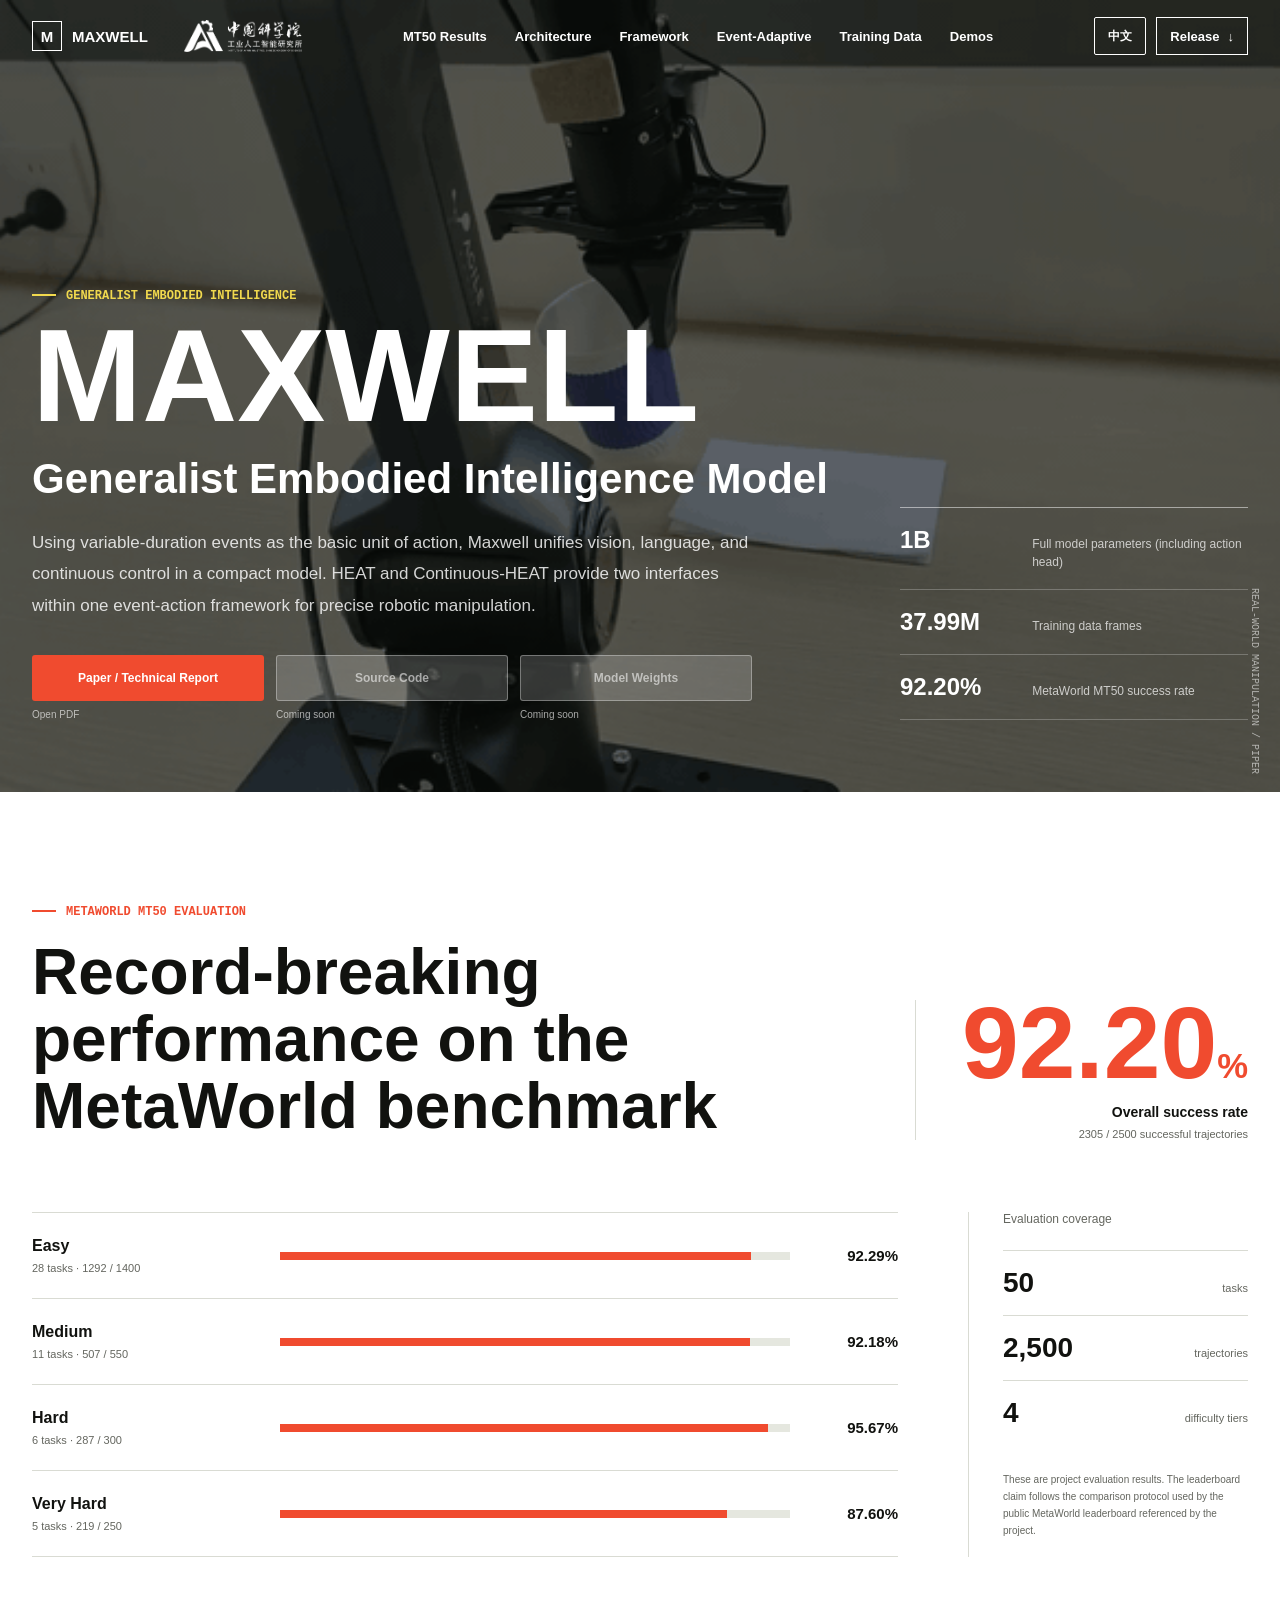
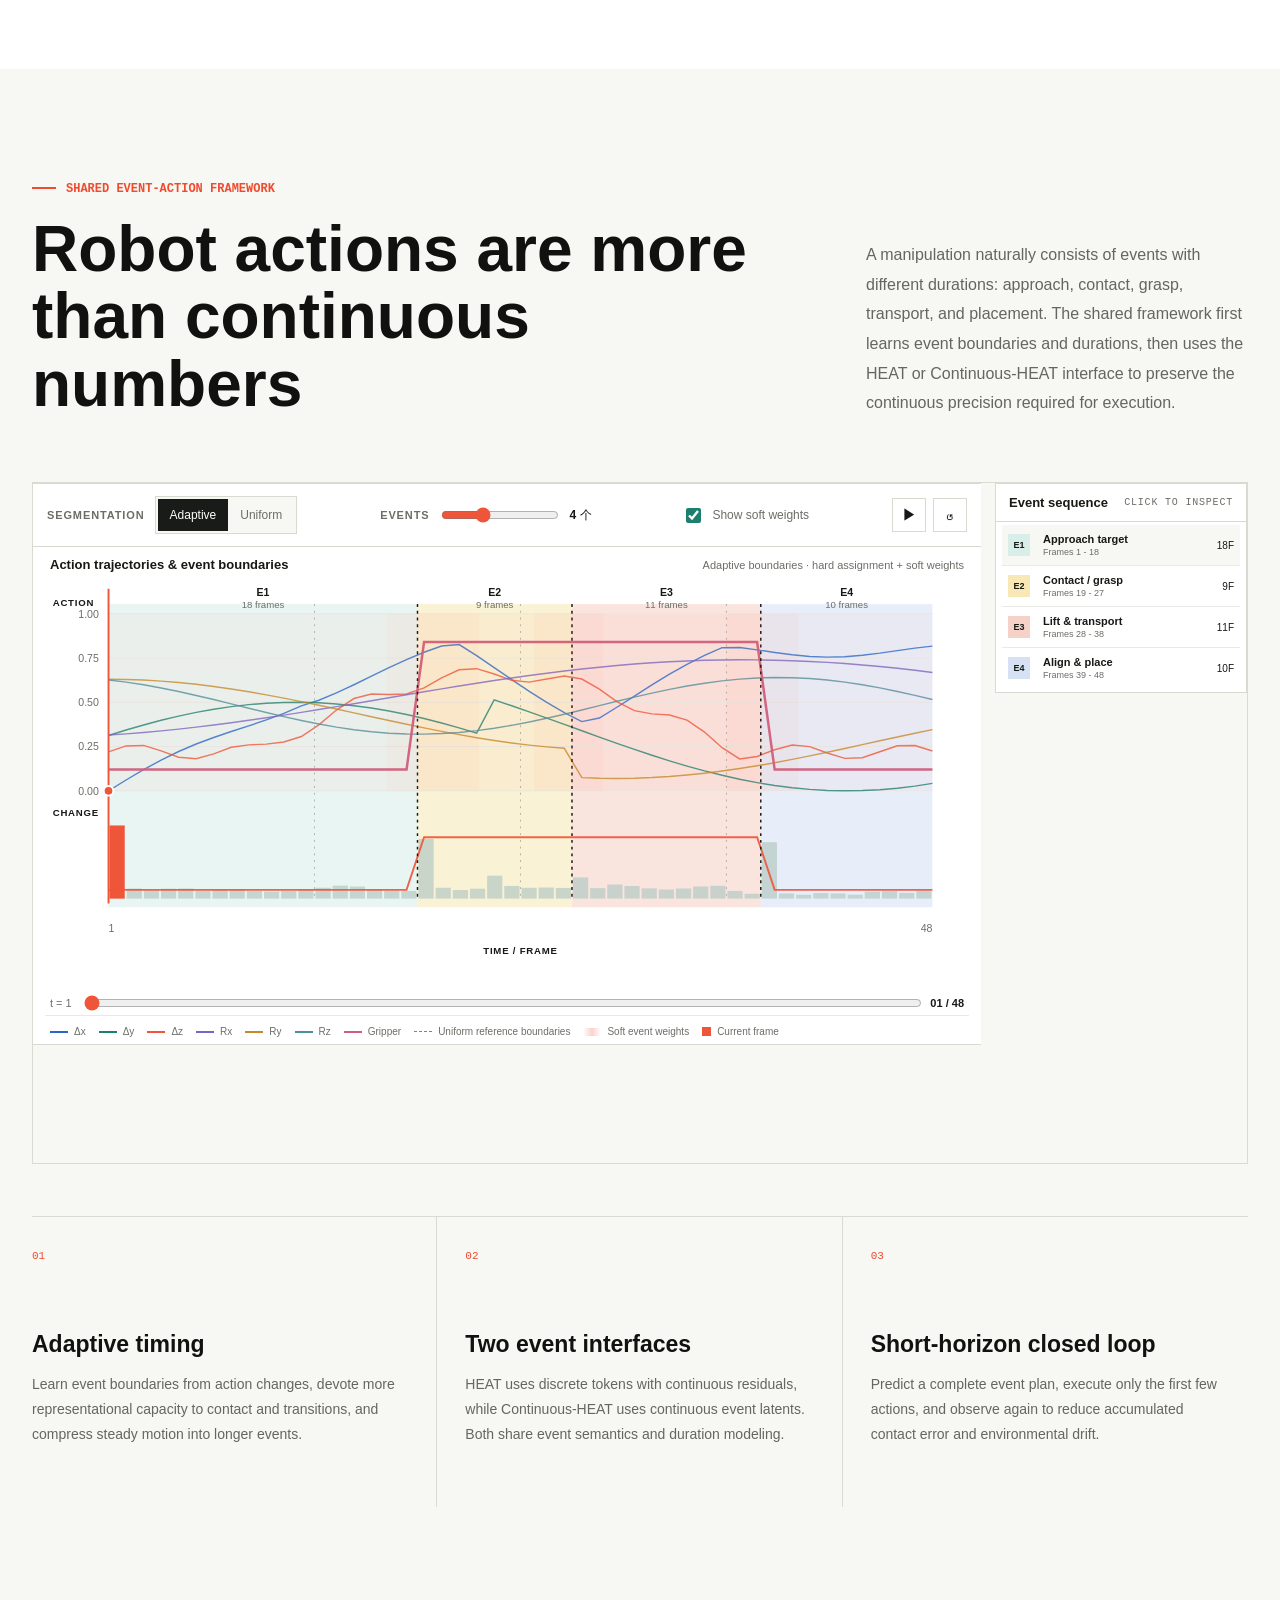
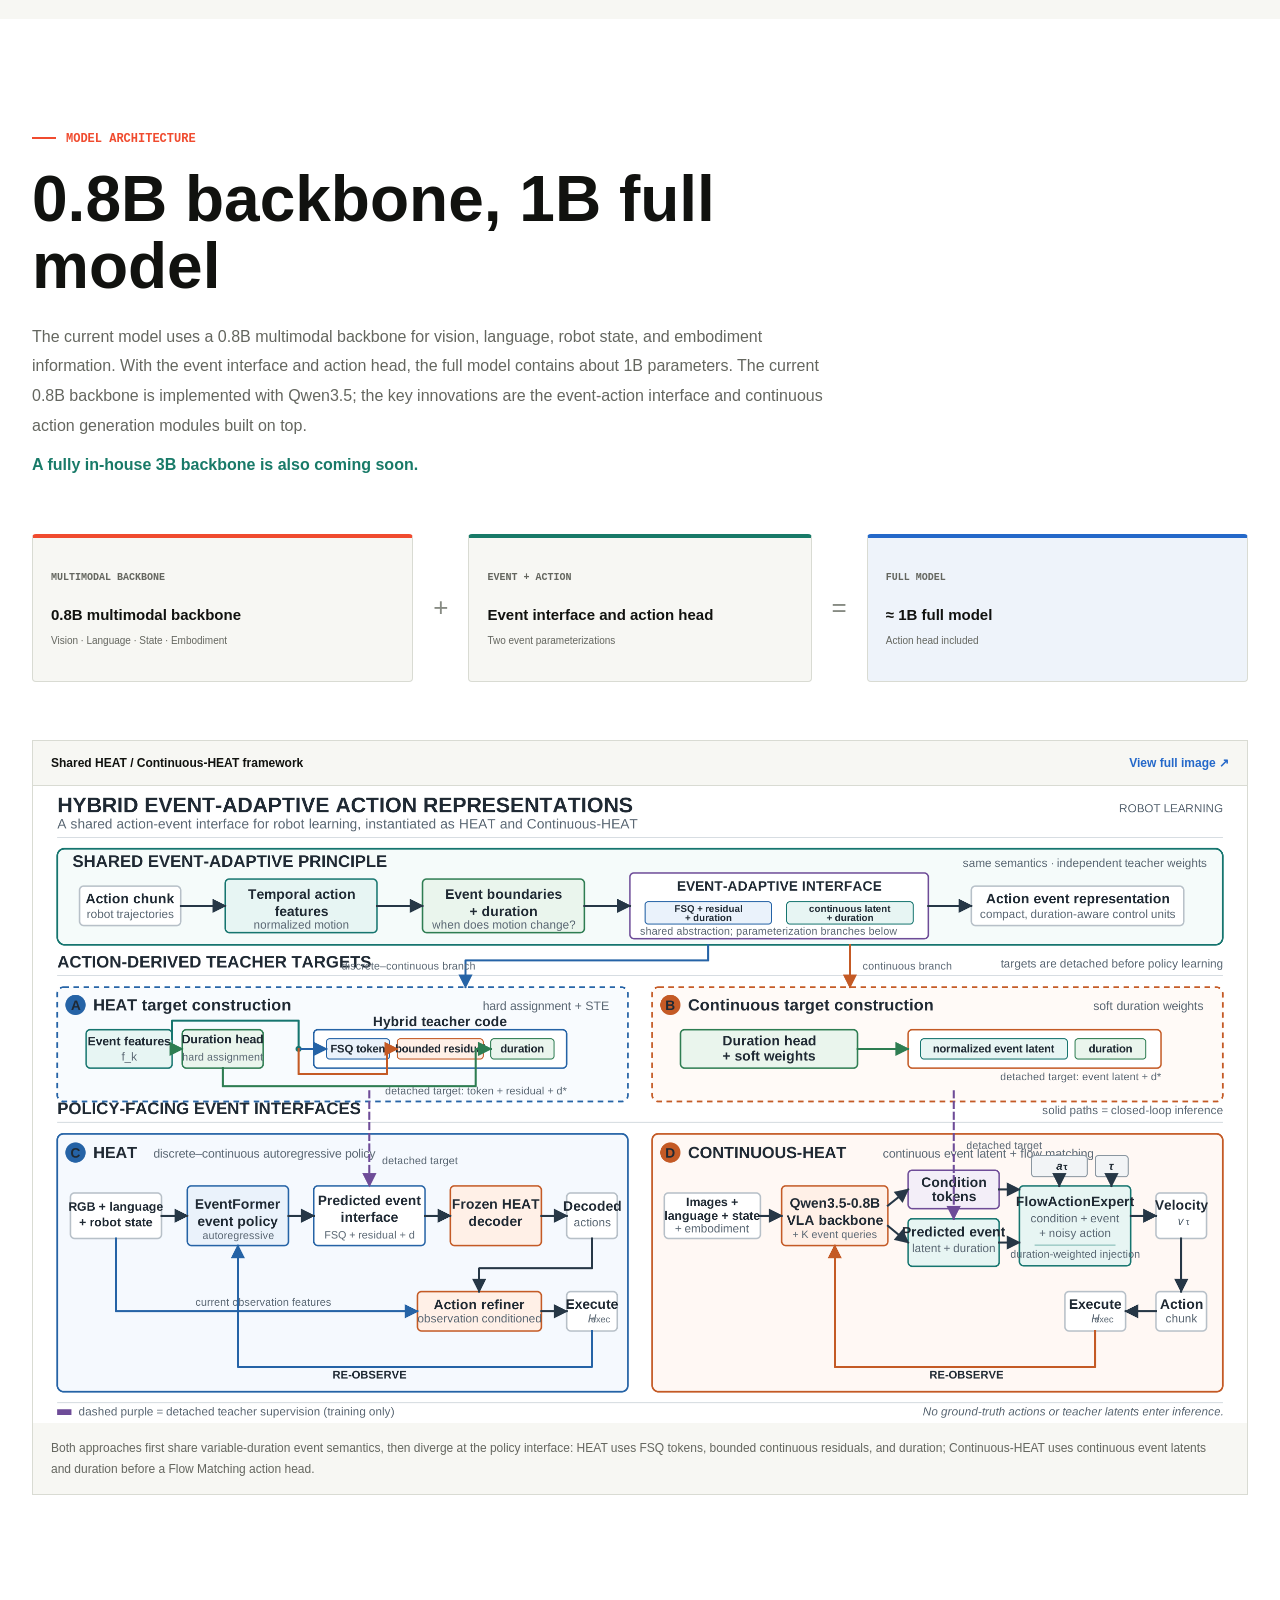
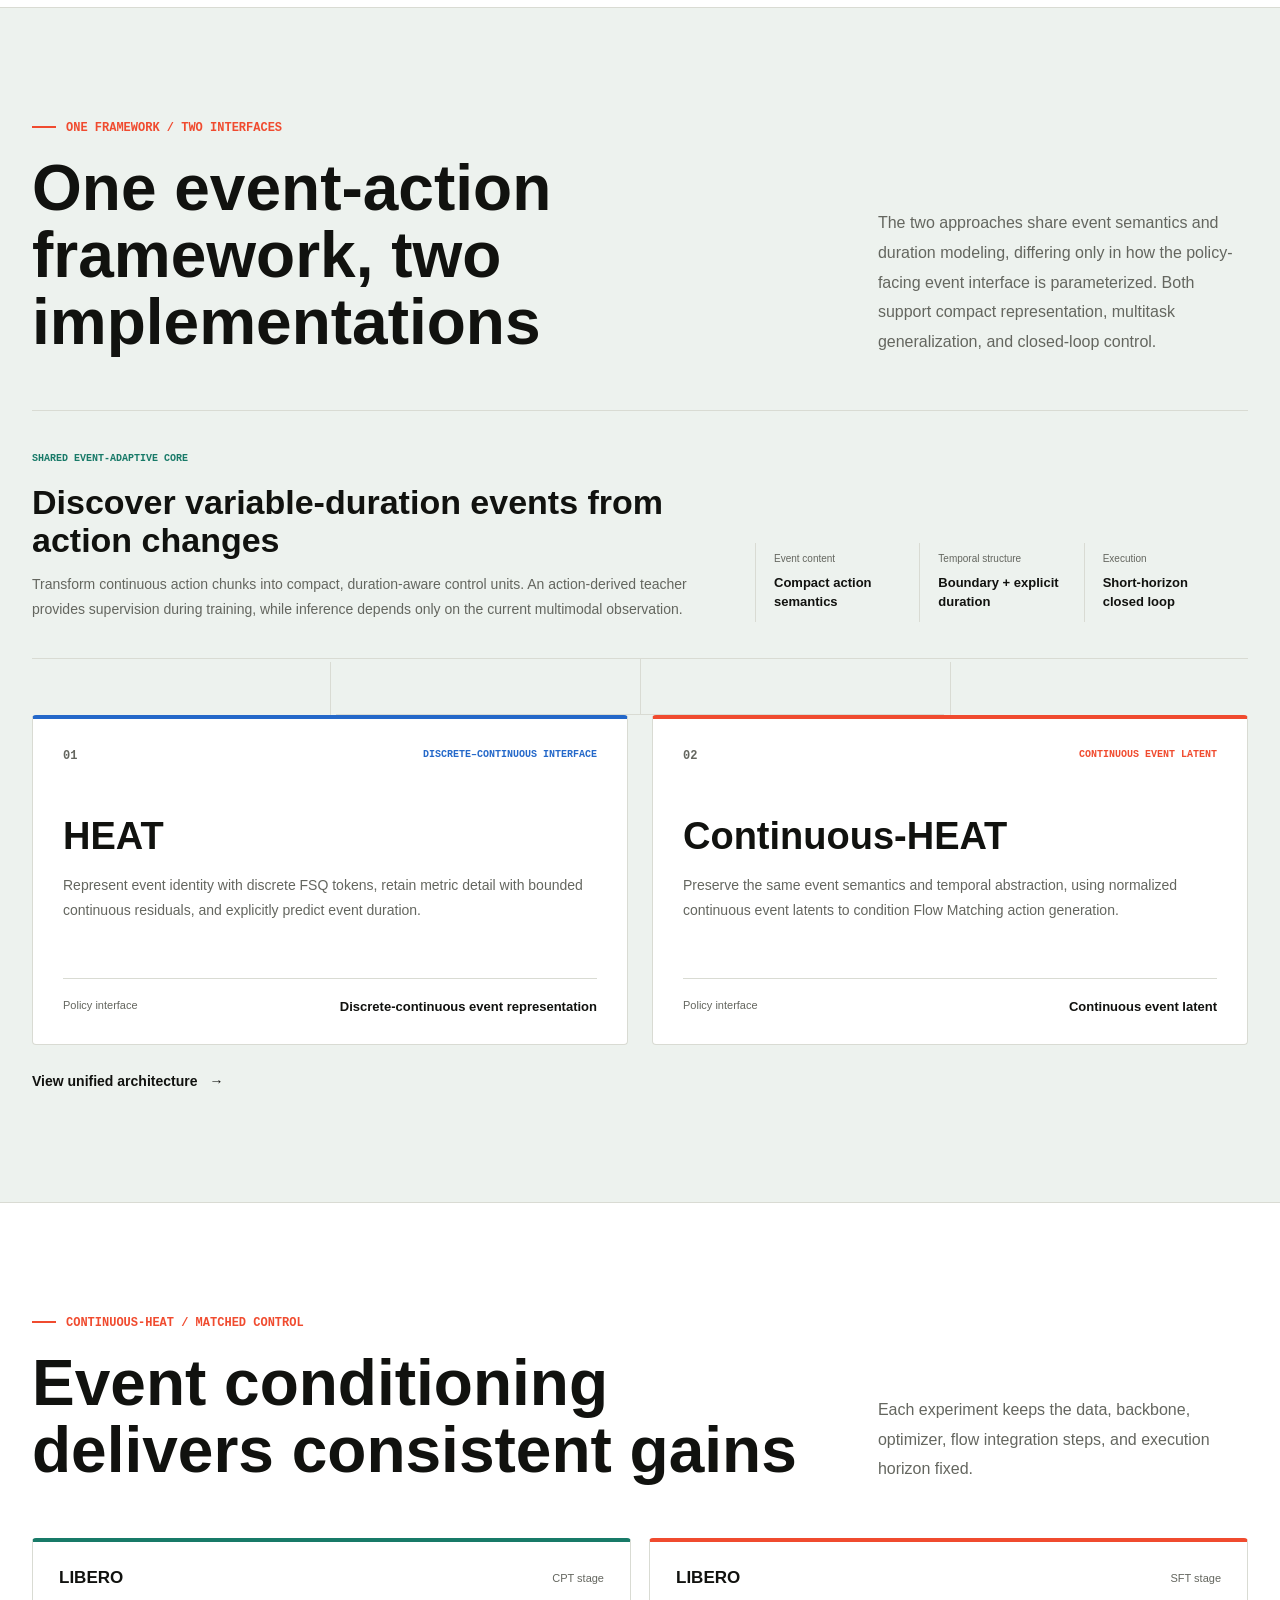
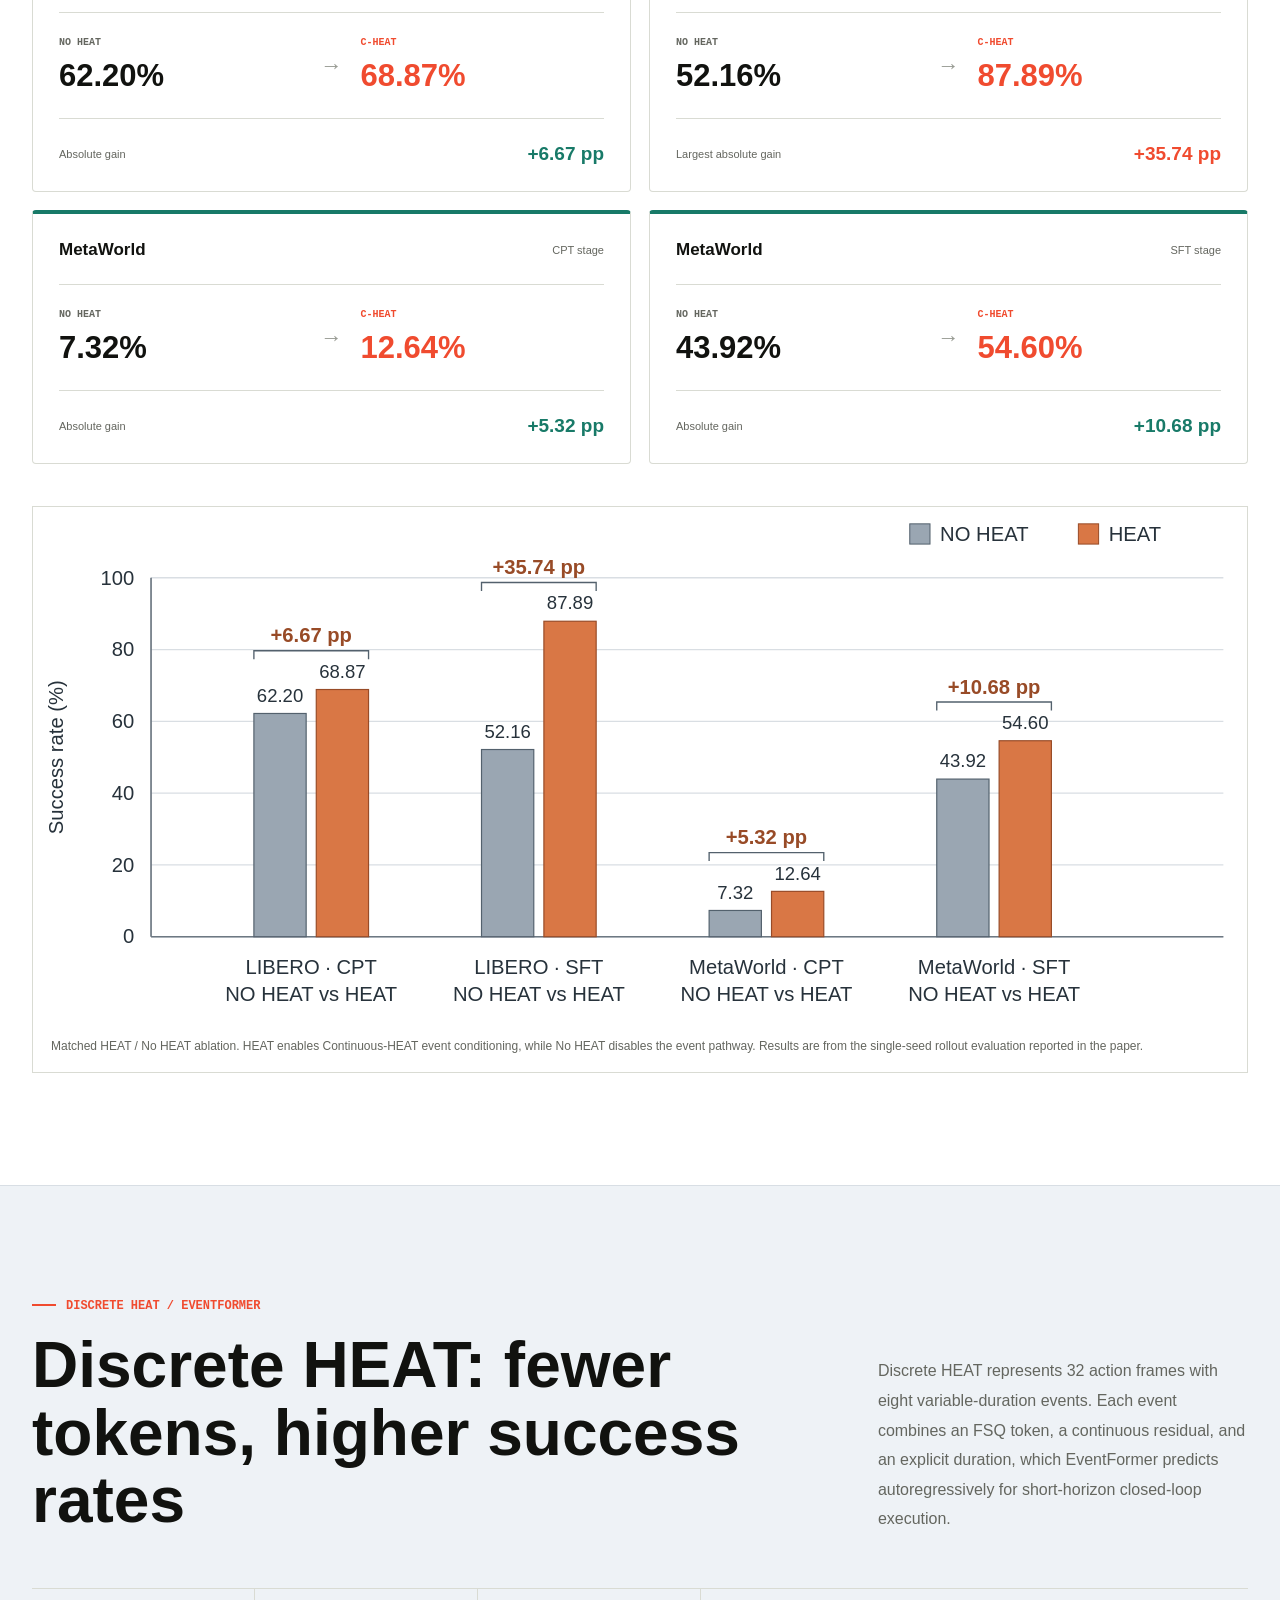
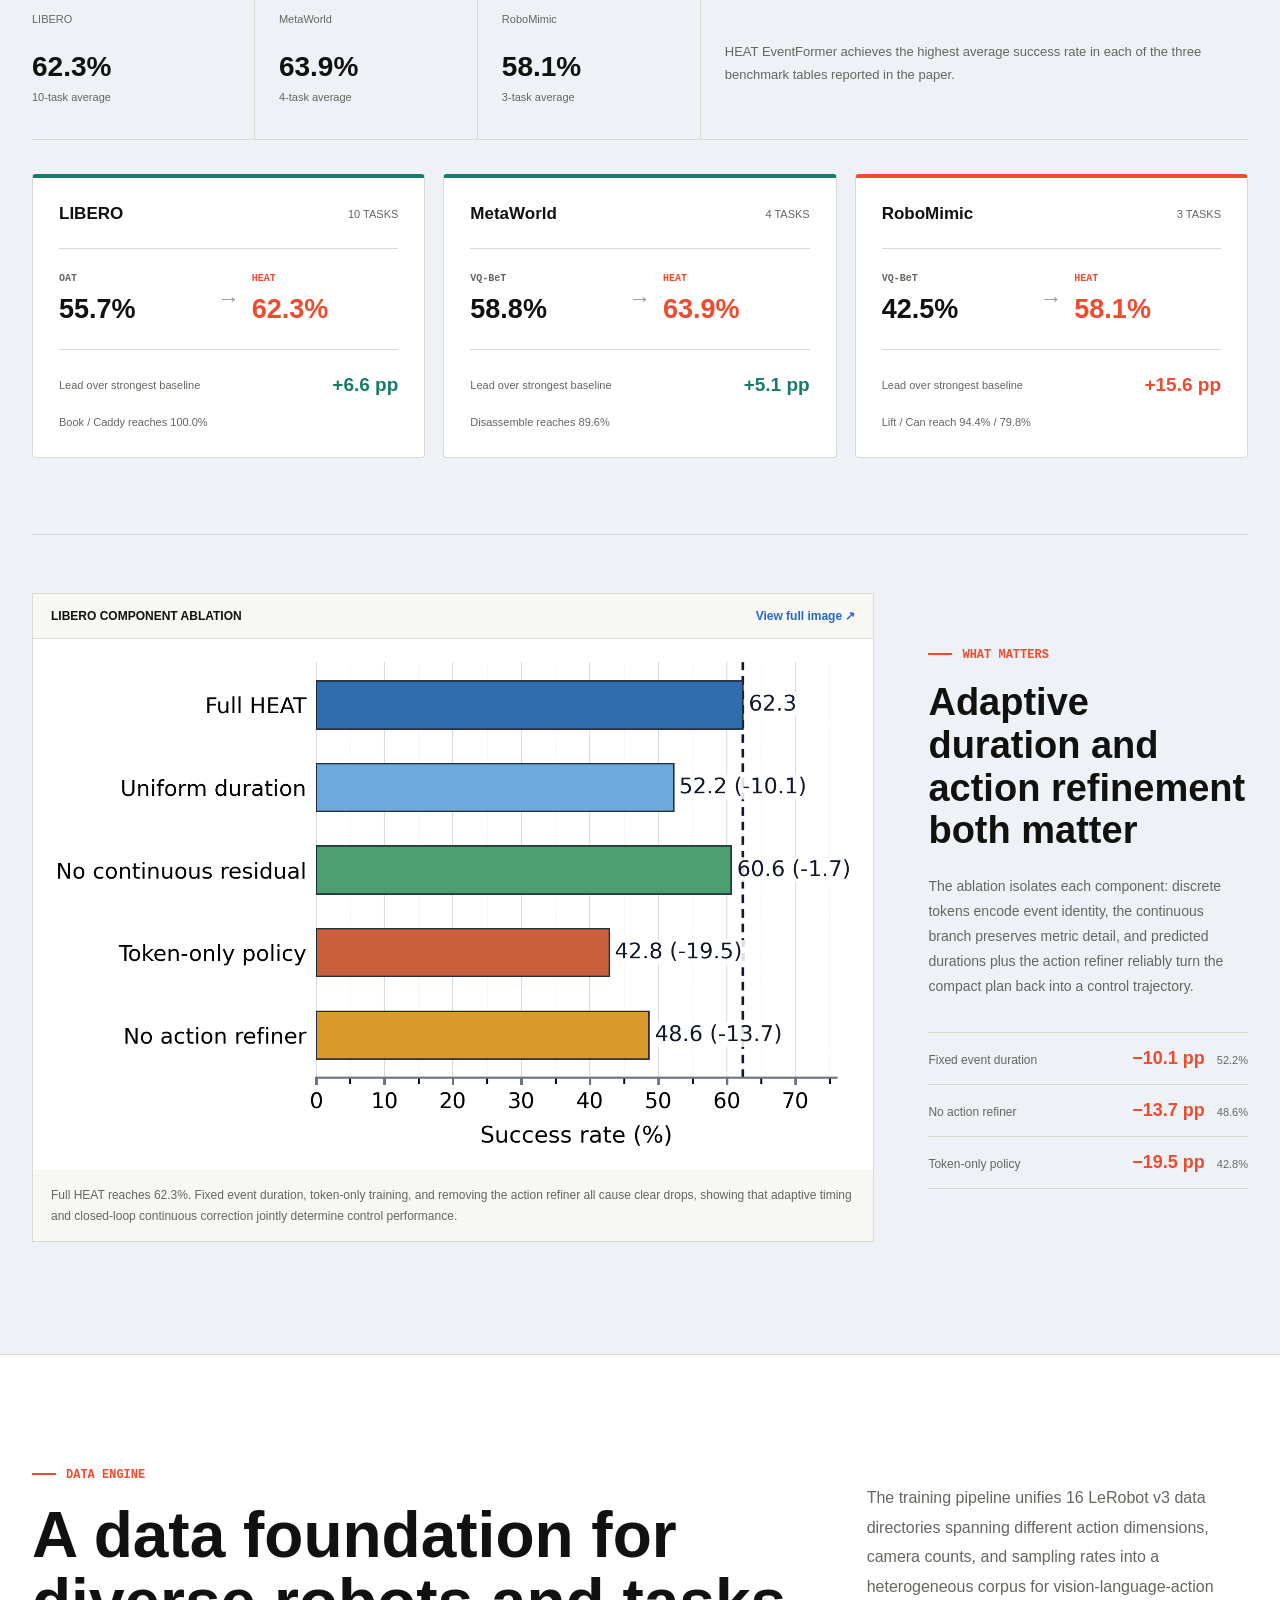
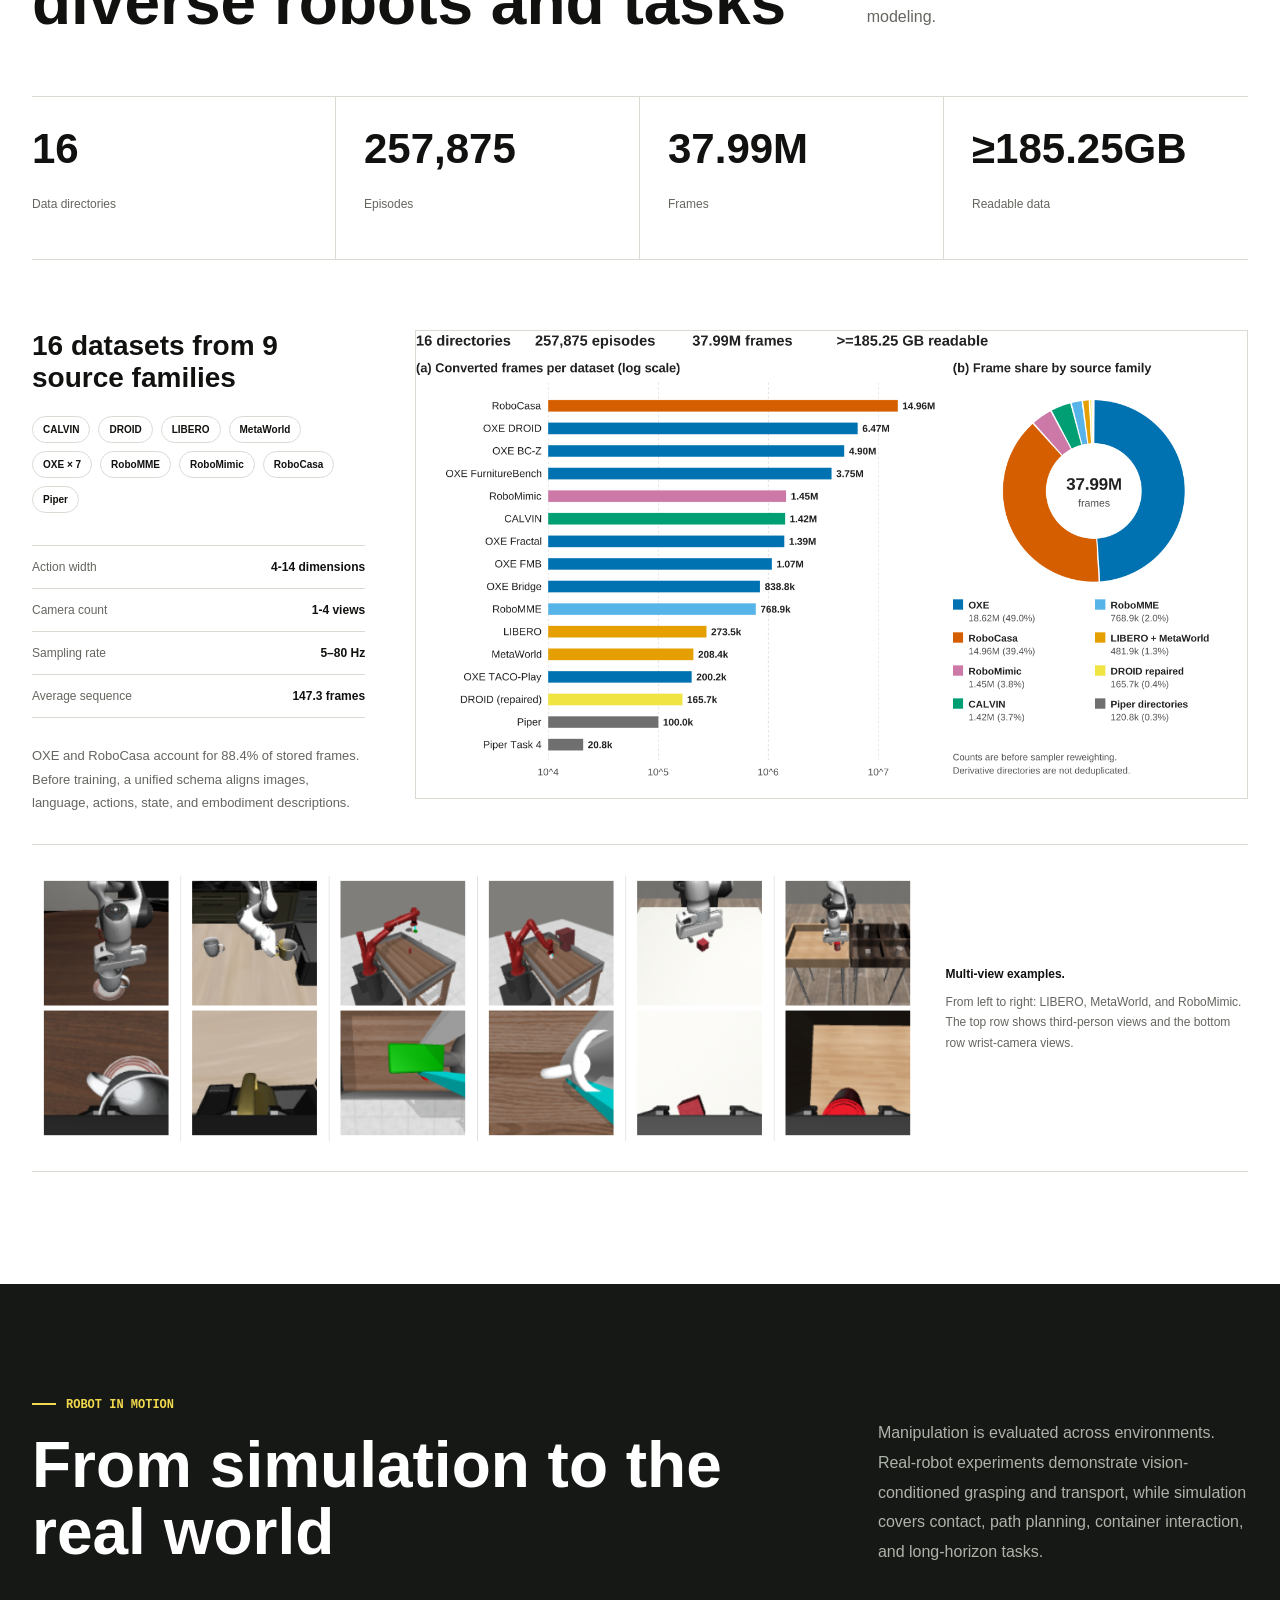
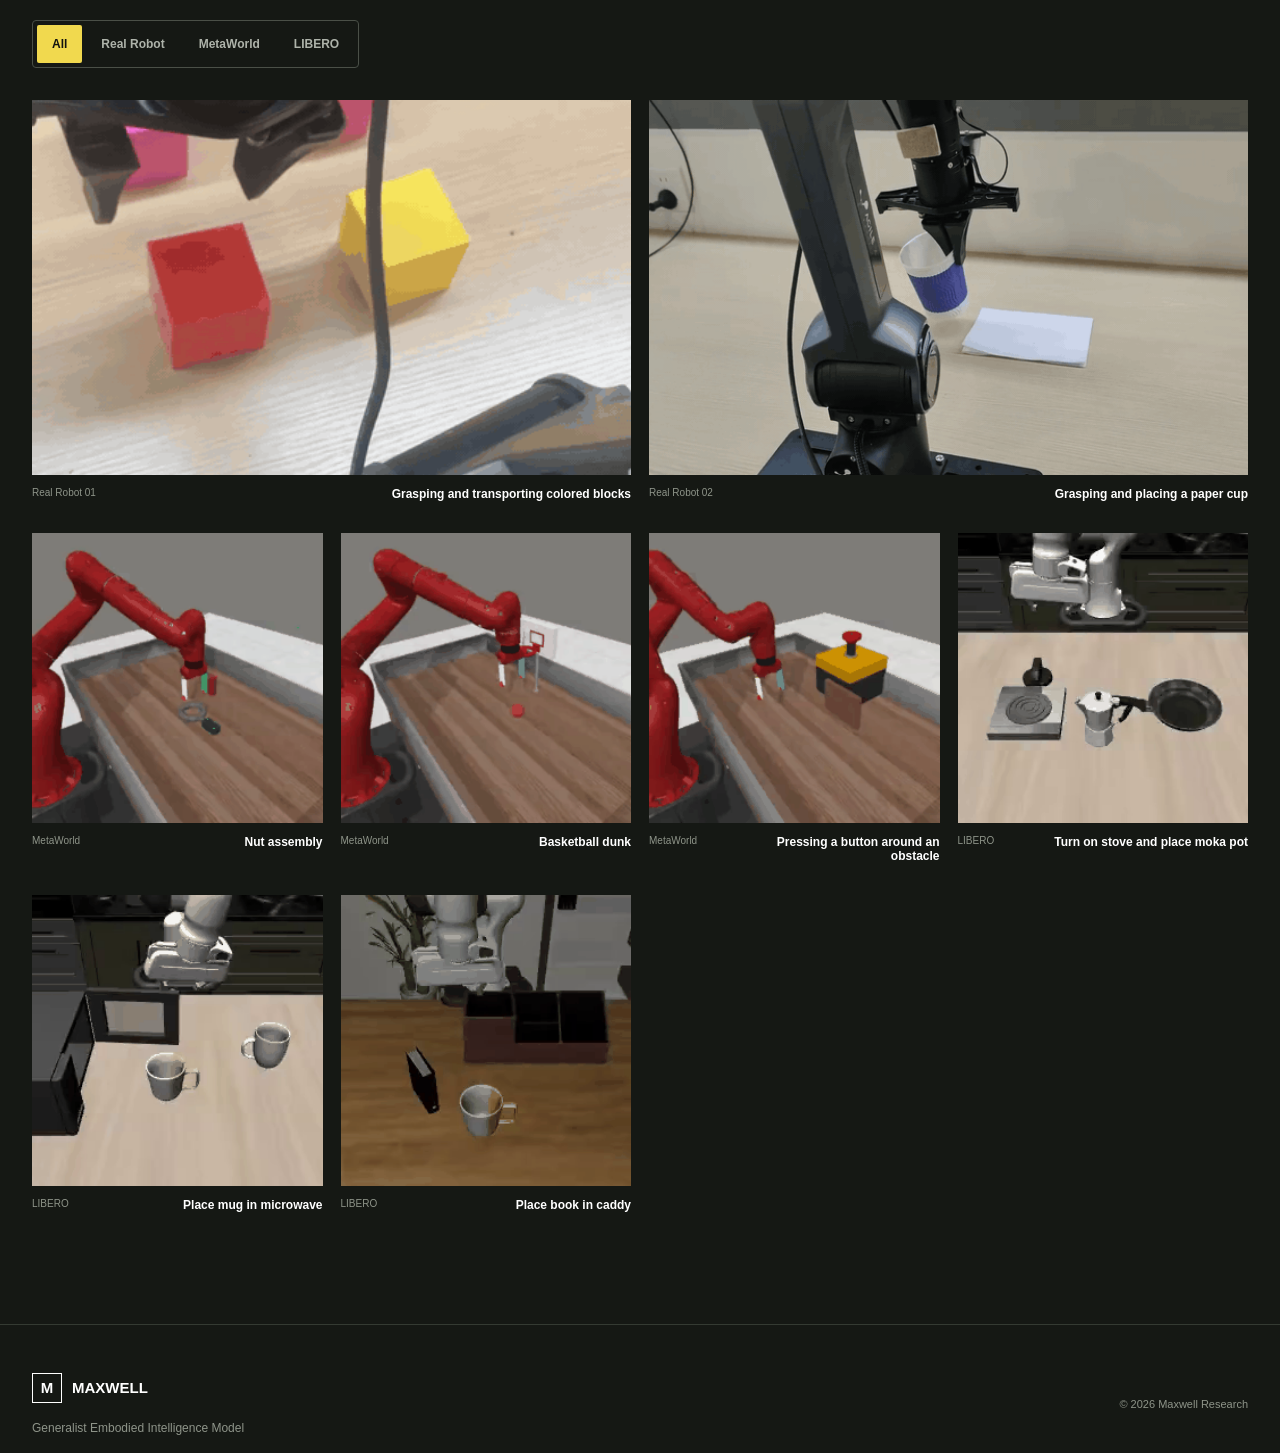
==== index.html @ ae1c8bd9 "Add files via upload" ====
<!doctype html>
<html lang="en">
<head>
  <meta charset="UTF-8">
  <meta name="viewport" content="width=device-width, initial-scale=1">
  <meta name="description" content="Maxwell is a generalist embodied intelligence model that connects multimodal understanding with continuous robot control through event-adaptive action representations.">
  <meta name="theme-color" content="#f7f7f3">
  <title>MAXWELL | Generalist Embodied Intelligence</title>
  <link rel="icon" href="data:,">
  <link rel="stylesheet" href="styles.css">
</head>
<body>
  <a class="skip-link" href="#main">跳转到主要内容</a>

  <header class="site-header" id="top">
    <nav class="nav shell" aria-label="主导航">
      <a class="brand" href="#top" aria-label="Maxwell 首页">
        <span class="brand-mark" aria-hidden="true">M</span>
        <span>MAXWELL</span>
      </a>
      <a class="institute-link nav-institute" href="#top" aria-label="中国科学院工业人工智能研究所">
        <img src="assets/brand/iaii.png" alt="中国科学院工业人工智能研究所">
      </a>
      <div class="nav-links" id="navLinks">
        <a href="#evaluation">MT50 成绩</a>
        <a href="#architecture">模型架构</a>
        <a href="#framework">技术框架</a>
        <a href="#event-adaptive">动态事件</a>
        <a href="#data">训练数据</a>
        <a href="#demos">实验演示</a>
      </div>
      <div class="nav-actions">
        <button class="language-toggle" id="languageToggle" type="button" aria-label="Switch to Chinese" title="Switch to Chinese">中文</button>
        <a class="nav-paper" href="#release-actions">
          发布信息 <span aria-hidden="true">↓</span>
        </a>
        <button class="menu-toggle" type="button" aria-controls="navLinks" aria-expanded="false" aria-label="打开导航" title="导航菜单">
          <span></span><span></span><span></span>
        </button>
      </div>
    </nav>
  </header>

  <main id="main">
    <section class="hero" aria-labelledby="hero-title">
      <img class="hero-media" src="assets/media/real-cup.gif" alt="Maxwell 控制机械臂抓取并移动纸杯的真机实验">
      <div class="hero-shade" aria-hidden="true"></div>
      <div class="hero-grid shell">
        <div class="hero-copy reveal">
          <p class="eyebrow light">GENERALIST EMBODIED INTELLIGENCE</p>
          <h1 id="hero-title">MAXWELL</h1>
          <p class="hero-subtitle">通用具身智能模型</p>
          <p class="hero-intro">以可变时长事件为动作的基本单元，让视觉、语言与连续控制在一个紧凑模型中协同工作。HEAT 与 Continuous-HEAT 在同一事件动作框架下，以两种接口实现面向机器人操作的精细控制。</p>
          <div class="hero-release-actions" id="release-actions" aria-label="论文与模型发布信息">
            <div class="hero-release-item">
              <a class="button button-primary" href="Hybrid_Event_Adaptive_Action_Representations_for_Robot_Learning.pdf" target="_blank" rel="noreferrer">论文 / 技术报告</a>
              <small>查看论文 PDF</small>
            </div>
            <div class="hero-release-item">
              <button class="button button-ghost" type="button" disabled>开源代码</button>
              <small>即将发布</small>
            </div>
            <div class="hero-release-item">
              <button class="button button-ghost" type="button" disabled>模型权重</button>
              <small>即将发布</small>
            </div>
          </div>
        </div>
        <div class="hero-facts reveal" aria-label="核心指标">
          <div><strong>1B</strong><span>完整模型参数规模（含动作头）</span></div>
          <div><strong>37.99M</strong><span>训练数据帧规模</span></div>
          <div><strong>92.20%</strong><span>MetaWorld MT50 成功率</span></div>
        </div>
      </div>
      <div class="hero-caption">REAL-WORLD MANIPULATION / PIPER</div>
    </section>

    <section class="closed section" id="evaluation" aria-labelledby="evaluation-title">
      <div class="shell">
        <div class="closed-heading reveal">
          <div>
            <p class="eyebrow">METAWORLD MT50 EVALUATION</p>
            <h2 id="evaluation-title">性能指标打破 MetaWorld 权威榜单纪录</h2>
          </div>
          <div class="closed-total">
            <strong>92.20<small>%</small></strong>
            <span>总体成功率</span>
            <small>2305 / 2500 条轨迹成功</small>
          </div>
        </div>

        <div class="score-layout">
          <div class="score-bars reveal" aria-label="MetaWorld 难度分档成功率">
            <div class="score-row">
              <div class="score-name"><strong>Easy</strong><span>28 项任务 · 1292 / 1400</span></div>
              <div class="bar-track"><span style="--score: 92.29%"></span></div>
              <strong class="score-value">92.29%</strong>
            </div>
            <div class="score-row">
              <div class="score-name"><strong>Medium</strong><span>11 项任务 · 507 / 550</span></div>
              <div class="bar-track"><span style="--score: 92.18%"></span></div>
              <strong class="score-value">92.18%</strong>
            </div>
            <div class="score-row">
              <div class="score-name"><strong>Hard</strong><span>6 项任务 · 287 / 300</span></div>
              <div class="bar-track"><span style="--score: 95.67%"></span></div>
              <strong class="score-value">95.67%</strong>
            </div>
            <div class="score-row">
              <div class="score-name"><strong>Very Hard</strong><span>5 项任务 · 219 / 250</span></div>
              <div class="bar-track"><span style="--score: 87.60%"></span></div>
              <strong class="score-value">87.60%</strong>
            </div>
          </div>

          <div class="score-summary reveal">
            <p>评测覆盖</p>
            <div><strong>50</strong><span>项任务</span></div>
            <div><strong>2,500</strong><span>条轨迹</span></div>
            <div><strong>4</strong><span>档难度</span></div>
            <small>以上为项目评测数据；榜单表述依据项目所采用的 MetaWorld 公开榜单比较口径。</small>
          </div>
        </div>
      </div>
    </section>

    <section class="method-overview section method-section" id="method" aria-labelledby="method-title">
      <div class="shell">
        <div class="open-title-grid reveal">
          <div>
            <p class="eyebrow">SHARED EVENT-ACTION FRAMEWORK</p>
            <h2 id="method-title">机器人动作，不只是连续数字</h2>
          </div>
          <p>一次操作天然由若干持续时间不同的事件构成：接近、接触、抓取、搬运与放置。共享框架先学习事件边界与时长，再由 HEAT 或 Continuous-HEAT 接口保留真实执行所需的连续精度。</p>
        </div>

        <div class="event-lab-frame reveal" id="event-adaptive" aria-label="动态事件划分交互演示">
          <iframe src="event-adaptive-demo.html?embed=1" title="动态事件划分交互演示" loading="lazy"></iframe>
        </div>

        <div class="principles">
          <article class="principle reveal">
            <span class="principle-number">01</span>
            <h3>自适应时序</h3>
            <p>根据动作变化学习事件边界，把更多表示能力分配给接触与转换阶段，把稳定运动压缩为更长事件。</p>
          </article>
          <article class="principle reveal">
            <span class="principle-number">02</span>
            <h3>双路径事件接口</h3>
            <p>HEAT 采用离散 token 与连续残差，Continuous-HEAT 采用连续事件潜变量；二者共享事件语义与持续时间建模。</p>
          </article>
          <article class="principle reveal">
            <span class="principle-number">03</span>
            <h3>短时域闭环</h3>
            <p>先预测完整事件计划，再只执行前几个动作并重新观察环境，降低接触误差与环境变化的累积影响。</p>
          </article>
        </div>
      </div>
    </section>

    <section class="architecture section" id="architecture" aria-labelledby="architecture-title">
      <div class="shell">
        <div class="section-heading reveal">
          <p class="eyebrow">MODEL ARCHITECTURE</p>
          <h2 id="architecture-title">0.8B 主干，1B 完整模型</h2>
          <p>当前模型以 0.8B 多模态主干承接视觉、语言、机器人状态与本体信息，接入事件接口与动作头后，完整参数规模约为 1B。当前 0.8B 主干采用 Qwen3.5 实现；模型的关键设计位于其上的事件动作接口与连续动作生成模块。<span class="architecture-roadmap">3B 全自研主干版本也即将推出。</span></p>
        </div>

        <div class="architecture-flow reveal" aria-label="模型参数规模构成">
          <div class="flow-node backbone-node"><span class="node-label">MULTIMODAL BACKBONE</span><strong>0.8B 多模态主干</strong><small>视觉 · 语言 · 状态 · 本体</small></div>
          <span class="flow-operator" aria-hidden="true">+</span>
          <div class="flow-node event-node"><span class="node-label">EVENT + ACTION</span><strong>事件接口与动作头</strong><small>两种事件参数化路线</small></div>
          <span class="flow-operator" aria-hidden="true">=</span>
          <div class="flow-node model-total-node"><span class="node-label">FULL MODEL</span><strong>≈ 1B 完整模型</strong><small>包含动作头</small></div>
        </div>

        <figure class="paper-figure reveal">
          <div class="figure-bar">
            <span>HEAT / Continuous-HEAT 共享框架</span>
            <a href="assets/figures/shared-event-action-framework.png" target="_blank" rel="noreferrer">查看原图 <span aria-hidden="true">↗</span></a>
          </div>
          <img src="assets/figures/shared-event-action-framework.png" alt="HEAT 与 Continuous-HEAT 共享的事件自适应动作表征框架，展示事件边界与持续时间学习，以及离散连续和连续潜变量两种策略接口" loading="lazy">
          <figcaption>两种路线先共享可变时长事件语义，再在面向策略的接口层分化：HEAT 使用 FSQ token、有界连续残差与时长；Continuous-HEAT 使用连续事件潜变量与时长，并衔接 Flow Matching 动作头。</figcaption>
        </figure>
      </div>
    </section>

    <section class="framework-intro section" id="framework" aria-labelledby="framework-title">
      <div class="shell">
        <div class="section-heading split-heading reveal">
          <div>
            <p class="eyebrow">ONE FRAMEWORK / TWO INTERFACES</p>
            <h2 id="framework-title">一个事件动作框架，两种实现路线</h2>
          </div>
          <p>两种路线共享事件语义与持续时间建模，只在面向策略的事件接口上采用不同参数化方式，并共同服务于紧凑表征、多任务泛化与闭环控制。</p>
        </div>

        <div class="framework-core reveal">
          <div class="framework-core-copy">
            <span class="framework-label">SHARED EVENT-ADAPTIVE CORE</span>
            <h3>从动作变化中发现可变时长事件</h3>
            <p>把连续动作块转化为紧凑、具备持续时间感知的控制单元；训练阶段由动作派生教师提供监督，推理阶段只依赖当前多模态观察。</p>
          </div>
          <dl class="framework-core-specs">
            <div><dt>事件内容</dt><dd>紧凑动作语义</dd></div>
            <div><dt>时间结构</dt><dd>边界 + 显式时长</dd></div>
            <div><dt>执行机制</dt><dd>短时域闭环</dd></div>
          </dl>
        </div>

        <div class="route-connector reveal" aria-hidden="true"></div>

        <div class="route-grid">
          <article class="route route-heat reveal">
            <div class="route-topline">
              <span class="route-index">01</span>
              <span class="route-label">DISCRETE–CONTINUOUS INTERFACE</span>
            </div>
            <h3>HEAT</h3>
            <p>以 FSQ 离散 token 表达事件身份，以有界连续残差保留度量细节，并显式预测事件持续时间。</p>
            <div class="route-detail"><span>策略接口</span><strong>离散—连续事件表示</strong></div>
          </article>

          <article class="route route-continuous reveal">
            <div class="route-topline">
              <span class="route-index">02</span>
              <span class="route-label">CONTINUOUS EVENT LATENT</span>
            </div>
            <h3>Continuous-HEAT</h3>
            <p>保留相同的事件语义与时间抽象，以归一化连续事件潜变量为 Flow Matching 动作生成提供条件。</p>
            <div class="route-detail"><span>策略接口</span><strong>连续事件潜变量</strong></div>
          </article>
        </div>

        <a class="text-link framework-link reveal" href="#architecture">查看统一架构 <span aria-hidden="true">→</span></a>
      </div>
    </section>

    <section class="results section tint-section" aria-labelledby="results-title">
      <div class="shell">
        <div class="section-heading split-heading reveal">
          <div>
            <p class="eyebrow">CONTINUOUS-HEAT / MATCHED CONTROL</p>
            <h2 id="results-title">事件条件带来稳定增益</h2>
          </div>
          <p>每组实验都保持数据、骨干、优化器、流积分步数与执行时域一致。</p>
        </div>

        <div class="comparison-grid reveal" aria-label="HEAT 与 No HEAT 成功率对照">
          <article class="comparison-card">
            <header><span>LIBERO</span><small>CPT 阶段</small></header>
            <div class="heat-pair">
              <div><span>NO HEAT</span><strong>62.20%</strong></div>
              <span class="pair-arrow" aria-hidden="true">→</span>
              <div class="with-heat"><span>C-HEAT</span><strong>68.87%</strong></div>
            </div>
            <footer><span>绝对增益</span><strong>+6.67 pp</strong></footer>
          </article>
          <article class="comparison-card largest-gain">
            <header><span>LIBERO</span><small>SFT 阶段</small></header>
            <div class="heat-pair">
              <div><span>NO HEAT</span><strong>52.16%</strong></div>
              <span class="pair-arrow" aria-hidden="true">→</span>
              <div class="with-heat"><span>C-HEAT</span><strong>87.89%</strong></div>
            </div>
            <footer><span>最大绝对增益</span><strong>+35.74 pp</strong></footer>
          </article>
          <article class="comparison-card">
            <header><span>MetaWorld</span><small>CPT 阶段</small></header>
            <div class="heat-pair">
              <div><span>NO HEAT</span><strong>7.32%</strong></div>
              <span class="pair-arrow" aria-hidden="true">→</span>
              <div class="with-heat"><span>C-HEAT</span><strong>12.64%</strong></div>
            </div>
            <footer><span>绝对增益</span><strong>+5.32 pp</strong></footer>
          </article>
          <article class="comparison-card">
            <header><span>MetaWorld</span><small>SFT 阶段</small></header>
            <div class="heat-pair">
              <div><span>NO HEAT</span><strong>43.92%</strong></div>
              <span class="pair-arrow" aria-hidden="true">→</span>
              <div class="with-heat"><span>C-HEAT</span><strong>54.60%</strong></div>
            </div>
            <footer><span>绝对增益</span><strong>+10.68 pp</strong></footer>
          </article>
        </div>

        <figure class="chart-figure reveal">
          <img src="assets/figures/heat-vs-noheat.svg" alt="在相同 CPT 或 SFT 训练阶段内，HEAT 与 No HEAT 在 LIBERO 和 MetaWorld 上的成功率对比" loading="lazy">
          <figcaption>HEAT / No HEAT 匹配消融。这里的 HEAT 表示启用 Continuous-HEAT 事件条件，No HEAT 表示关闭事件通路；结果来自论文所列的单次种子 rollout 评测。</figcaption>
        </figure>

      </div>
    </section>

    <section class="discrete-results section" id="discrete-heat" aria-labelledby="discrete-heat-title">
      <div class="shell">
        <div class="section-heading split-heading reveal">
          <div>
            <p class="eyebrow">DISCRETE HEAT / EVENTFORMER</p>
            <h2 id="discrete-heat-title">离散 HEAT：更少 token，更高成功率</h2>
          </div>
          <p>离散版 HEAT 用 8 个可变时长事件表示 32 帧动作，每个事件由 FSQ token、连续残差与显式时长组成，再由 EventFormer 自回归预测并以短时域闭环执行。</p>
        </div>

        <div class="benchmark-strip reveal" aria-label="离散 HEAT 基准成功率">
          <div><span>LIBERO</span><strong>62.3%</strong><small>10 项任务平均</small></div>
          <div><span>MetaWorld</span><strong>63.9%</strong><small>4 项任务平均</small></div>
          <div><span>RoboMimic</span><strong>58.1%</strong><small>3 项任务平均</small></div>
          <p>HEAT EventFormer 在论文列出的三组基准中均达到相应表格的最高平均成功率。</p>
        </div>

        <div class="comparison-grid discrete-comparison-grid reveal" aria-label="离散 HEAT 与各基准最强对照方法的成功率比较">
          <article class="comparison-card discrete-heat-card">
            <header><span>LIBERO</span><small>10 TASKS</small></header>
            <div class="heat-pair">
              <div><span>OAT</span><strong>55.7%</strong></div>
              <span class="pair-arrow" aria-hidden="true">→</span>
              <div class="with-heat"><span>HEAT</span><strong>62.3%</strong></div>
            </div>
            <footer><span>领先最强对照</span><strong>+6.6 pp</strong></footer>
            <small class="task-highlight">Book / Caddy 任务达到 100.0%</small>
          </article>
          <article class="comparison-card discrete-heat-card">
            <header><span>MetaWorld</span><small>4 TASKS</small></header>
            <div class="heat-pair">
              <div><span>VQ-BeT</span><strong>58.8%</strong></div>
              <span class="pair-arrow" aria-hidden="true">→</span>
              <div class="with-heat"><span>HEAT</span><strong>63.9%</strong></div>
            </div>
            <footer><span>领先最强对照</span><strong>+5.1 pp</strong></footer>
            <small class="task-highlight">Disassemble 任务达到 89.6%</small>
          </article>
          <article class="comparison-card discrete-heat-card largest-gain">
            <header><span>RoboMimic</span><small>3 TASKS</small></header>
            <div class="heat-pair">
              <div><span>VQ-BeT</span><strong>42.5%</strong></div>
              <span class="pair-arrow" aria-hidden="true">→</span>
              <div class="with-heat"><span>HEAT</span><strong>58.1%</strong></div>
            </div>
            <footer><span>领先最强对照</span><strong>+15.6 pp</strong></footer>
            <small class="task-highlight">Lift / Can 分别达到 94.4% / 79.8%</small>
          </article>
        </div>

        <div class="experiment-evidence">
          <figure class="heat-experiment-figure reveal">
            <div class="figure-bar">
              <span>LIBERO COMPONENT ABLATION</span>
              <a href="assets/figures/discrete-heat-ablation.png" target="_blank" rel="noreferrer">查看原图 <span aria-hidden="true">↗</span></a>
            </div>
            <img src="assets/figures/discrete-heat-ablation.png" alt="离散 HEAT 在 LIBERO 上的组件消融成功率" loading="lazy">
            <figcaption>完整 HEAT 达到 62.3%。固定事件时长、仅训练 token 或移除动作修正器都会带来明显下降，说明自适应时序与闭环连续修正共同决定最终控制性能。</figcaption>
          </figure>

          <div class="experiment-notes reveal">
            <p class="eyebrow">WHAT MATTERS</p>
            <h3>自适应时长与动作修正不可或缺</h3>
            <p>消融结果把增益拆到具体组件：离散 token 提供事件身份，连续分支保留度量细节，预测时长与动作修正器负责将紧凑计划可靠地还原为控制轨迹。</p>
            <dl class="ablation-metrics">
              <div><dt>固定事件时长</dt><dd><strong>−10.1 pp</strong><span>52.2%</span></dd></div>
              <div><dt>移除动作修正器</dt><dd><strong>−13.7 pp</strong><span>48.6%</span></dd></div>
              <div><dt>仅 token 策略</dt><dd><strong>−19.5 pp</strong><span>42.8%</span></dd></div>
            </dl>
          </div>
        </div>

      </div>
    </section>

    <section class="data section" id="data" aria-labelledby="data-title">
      <div class="shell">
        <div class="data-heading reveal">
          <div>
            <p class="eyebrow">DATA ENGINE</p>
            <h2 id="data-title">面向不同机器人与任务的数据底座</h2>
          </div>
          <p>训练管线统一整理 16 组 LeRobot v3 数据目录，覆盖不同动作维度、相机数量与采集频率，为视觉语言动作模型提供异构训练语料。</p>
        </div>

        <div class="data-metrics reveal">
          <div><strong>16</strong><span>数据目录</span></div>
          <div><strong>257,875</strong><span>Episodes</span></div>
          <div><strong>37.99M</strong><span>Frames</span></div>
          <div><strong>≥185.25GB</strong><span>可读取数据</span></div>
        </div>

        <div class="dataset-layout">
          <div class="dataset-copy reveal">
            <h3>16 组数据，覆盖 9 类来源</h3>
            <div class="dataset-tags" aria-label="数据集来源">
              <span>CALVIN</span><span>DROID</span><span>LIBERO</span><span>MetaWorld</span><span>OXE × 7</span><span>RoboMME</span><span>RoboMimic</span><span>RoboCasa</span><span>Piper</span>
            </div>
            <dl class="data-specs">
              <div><dt>动作宽度</dt><dd>4–14 维</dd></div>
              <div><dt>相机数量</dt><dd>1–4 路</dd></div>
              <div><dt>采集频率</dt><dd>5–80 Hz</dd></div>
              <div><dt>平均序列</dt><dd>147.3 帧</dd></div>
            </dl>
            <p>OXE 与 RoboCasa 合计占已存储帧数的 88.4%。训练前通过统一 schema 对齐图像、语言、动作、状态与本体描述。</p>
          </div>
          <figure class="data-figure reveal">
            <img src="assets/figures/dataset-distribution.png" alt="16 组训练数据的帧数量与来源占比分布" loading="lazy">
          </figure>
        </div>

        <figure class="dataset-samples reveal">
          <img src="assets/figures/dataset-examples.png" alt="LIBERO、MetaWorld 与 RoboMimic 的第三人称和腕部相机样例" loading="lazy">
          <figcaption><strong>多视角样例。</strong> 从左至右为 LIBERO、MetaWorld 与 RoboMimic；上排是第三人称视角，下排是腕部视角。</figcaption>
        </figure>
      </div>
    </section>

    <section class="demos section dark-section" id="demos" aria-labelledby="demos-title">
      <div class="shell">
        <div class="section-heading split-heading reveal">
          <div>
            <p class="eyebrow light">ROBOT IN MOTION</p>
            <h2 id="demos-title">从仿真到真机</h2>
          </div>
          <p>操作能力在不同环境中接受验证。真机实验展示视觉条件下的抓取与搬运；仿真任务覆盖接触、路径规划、容器操作与长序列任务。</p>
        </div>

        <div class="filter-bar reveal" role="group" aria-label="演示筛选">
          <button class="filter-button active" type="button" data-filter="all" aria-pressed="true">全部</button>
          <button class="filter-button" type="button" data-filter="real" aria-pressed="false">真机</button>
          <button class="filter-button" type="button" data-filter="metaworld" aria-pressed="false">MetaWorld</button>
          <button class="filter-button" type="button" data-filter="libero" aria-pressed="false">LIBERO</button>
        </div>

        <div class="demo-grid">
          <figure class="demo-item demo-real demo-portrait reveal" data-group="real">
            <div class="demo-media"><img src="assets/media/real-blocks.gif" alt="机械臂抓取并搬运彩色积木的真机实验" loading="lazy"></div>
            <figcaption><span>真机实验 01</span><strong>彩色积木抓取与搬运</strong></figcaption>
          </figure>
          <figure class="demo-item demo-real demo-wide reveal" data-group="real">
            <div class="demo-media"><img src="assets/media/real-cup.gif" alt="机械臂抓取纸杯并移动到目标位置的真机实验" loading="lazy"></div>
            <figcaption><span>真机实验 02</span><strong>纸杯抓取与定点放置</strong></figcaption>
          </figure>
          <figure class="demo-item reveal" data-group="metaworld">
            <div class="demo-media"><img src="assets/media/metaworld-nut-peg.gif" alt="MetaWorld 螺母套柱仿真任务" loading="lazy"></div>
            <figcaption><span>MetaWorld</span><strong>螺母套柱</strong></figcaption>
          </figure>
          <figure class="demo-item reveal" data-group="metaworld">
            <div class="demo-media"><img src="assets/media/metaworld-basketball.gif" alt="MetaWorld 抓球入筐仿真任务" loading="lazy"></div>
            <figcaption><span>MetaWorld</span><strong>抓球入筐</strong></figcaption>
          </figure>
          <figure class="demo-item reveal" data-group="metaworld">
            <div class="demo-media"><img src="assets/media/metaworld-wall-button.gif" alt="MetaWorld 绕过障碍按下按钮仿真任务" loading="lazy"></div>
            <figcaption><span>MetaWorld</span><strong>绕障按按钮</strong></figcaption>
          </figure>
          <figure class="demo-item reveal" data-group="libero">
            <div class="demo-media"><img src="assets/media/libero-stove-moka.gif" alt="LIBERO 开启炉灶并放置摩卡壶仿真任务" loading="lazy"></div>
            <figcaption><span>LIBERO</span><strong>开灶放壶</strong></figcaption>
          </figure>
          <figure class="demo-item reveal" data-group="libero">
            <div class="demo-media"><img src="assets/media/libero-mug-microwave.gif" alt="LIBERO 将杯子放入微波炉并关闭炉门仿真任务" loading="lazy"></div>
            <figcaption><span>LIBERO</span><strong>移杯入微波炉</strong></figcaption>
          </figure>
          <figure class="demo-item reveal" data-group="libero">
            <div class="demo-media"><img src="assets/media/libero-book-caddy.gif" alt="LIBERO 将书本放入收纳盒后部仿真任务" loading="lazy"></div>
            <figcaption><span>LIBERO</span><strong>书本放入收纳盒</strong></figcaption>
          </figure>
        </div>
      </div>
    </section>

  </main>

  <footer class="footer">
    <div class="shell footer-grid">
      <div>
        <a class="brand footer-brand" href="#top"><span class="brand-mark" aria-hidden="true">M</span><span>MAXWELL</span></a>
        <p>通用具身智能模型</p>
      </div>
      <div class="footer-meta">
        <span>© <span id="year">2026</span> Maxwell Research</span>
      </div>
    </div>
  </footer>

  <script src="script.js"></script>
</body>
</html>
---- styles.css ----
:root {
  color-scheme: light;
  --paper: #f7f7f3;
  --white: #ffffff;
  --ink: #11120f;
  --muted: #64665f;
  --line: #d9dbd3;
  --orange: #f04b2f;
  --yellow: #f1d94e;
  --green: #187a68;
  --blue: #2468c9;
  --dark: #151814;
  --mist-green: #edf2ee;
  --mist-blue: #eef2f6;
  --shell: 1240px;
}

* { box-sizing: border-box; }
html { scroll-behavior: smooth; scroll-padding-top: 78px; }
body {
  min-width: 320px;
  margin: 0;
  overflow-x: hidden;
  background: var(--paper);
  color: var(--ink);
  font-family: Inter, "Helvetica Neue", Arial, "PingFang SC", "Microsoft YaHei", sans-serif;
  letter-spacing: 0;
}
body.nav-open { overflow: hidden; }
img { max-width: 100%; }
button, a { font: inherit; }
a { color: inherit; }

.skip-link {
  position: fixed;
  z-index: 100;
  top: 10px;
  left: 10px;
  padding: 10px 14px;
  background: var(--white);
  color: var(--ink);
  transform: translateY(-150%);
}
.skip-link:focus { transform: translateY(0); }
.shell { width: min(var(--shell), calc(100% - 64px)); margin: 0 auto; }
.section { padding: 112px 0; }

.site-header {
  position: fixed;
  z-index: 50;
  top: 0;
  left: 0;
  width: 100%;
  border-bottom: 1px solid transparent;
  color: var(--white);
  transition: color 180ms ease, background-color 180ms ease, border-color 180ms ease;
}
.site-header.scrolled, .site-header.menu-active {
  border-color: var(--line);
  background: rgba(247, 247, 243, 0.96);
  color: var(--ink);
  backdrop-filter: blur(14px);
}
.institute-link { display: inline-flex; align-items: center; }
.nav-institute img {
  width: 118px;
  height: auto;
  display: block;
  filter: brightness(0) invert(1);
  transition: filter 180ms ease;
}
.site-header.scrolled .nav-institute img, .site-header.menu-active .nav-institute img { filter: none; }
.nav {
  position: relative;
  min-height: 72px;
  display: grid;
  grid-template-columns: auto auto 1fr auto;
  align-items: center;
  gap: 36px;
}
.nav-actions { display: flex; align-items: center; gap: 10px; }
.brand {
  display: inline-flex;
  align-items: center;
  gap: 10px;
  font-size: 15px;
  font-weight: 800;
  text-decoration: none;
}
.brand-mark {
  width: 30px;
  height: 30px;
  display: inline-grid;
  place-items: center;
  border: 1px solid currentColor;
  font-size: 15px;
  line-height: 1;
}
.nav-links { display: flex; justify-content: center; gap: 28px; }
.nav-links a, .nav-paper { font-size: 13px; font-weight: 650; text-decoration: none; }
.nav-links a { position: relative; padding: 26px 0; color: inherit; }
.nav-links a::after {
  position: absolute;
  right: 0;
  bottom: 19px;
  left: 0;
  height: 2px;
  background: var(--orange);
  content: "";
  transform: scaleX(0);
  transform-origin: left;
  transition: transform 160ms ease;
}
.nav-links a:hover::after, .nav-links a:focus-visible::after { transform: scaleX(1); }
.nav-paper {
  min-height: 38px;
  display: inline-flex;
  align-items: center;
  gap: 8px;
  border: 1px solid currentColor;
  padding: 0 13px;
}
.language-toggle {
  min-width: 52px;
  height: 38px;
  border: 1px solid currentColor;
  border-radius: 2px;
  padding: 0 10px;
  background: transparent;
  color: inherit;
  font-size: 12px;
  font-weight: 750;
  cursor: pointer;
  transition: background-color 160ms ease, color 160ms ease;
}
.language-toggle:hover, .language-toggle:focus-visible { background: var(--white); color: var(--ink); }
.site-header.scrolled .language-toggle:hover, .site-header.menu-active .language-toggle:hover { background: var(--ink); color: var(--white); }
.menu-toggle {
  width: 42px;
  height: 42px;
  display: none;
  border: 0;
  background: transparent;
  color: currentColor;
  cursor: pointer;
}
.menu-toggle span {
  width: 20px;
  height: 1px;
  display: block;
  margin: 5px auto;
  background: currentColor;
  transition: transform 160ms ease, opacity 160ms ease;
}
.menu-active .menu-toggle span:nth-child(1) { transform: translateY(6px) rotate(45deg); }
.menu-active .menu-toggle span:nth-child(2) { opacity: 0; }
.menu-active .menu-toggle span:nth-child(3) { transform: translateY(-6px) rotate(-45deg); }

.hero {
  position: relative;
  min-height: 88svh;
  display: flex;
  align-items: end;
  overflow: hidden;
  background: #272b25;
  color: var(--white);
  isolation: isolate;
}
.hero-media, .hero-shade {
  position: absolute;
  z-index: -2;
  inset: 0;
  width: 100%;
  height: 100%;
}
.hero-media { object-fit: cover; object-position: center 48%; }
.hero-shade { z-index: -1; background: rgba(8, 11, 8, 0.58); }
.hero-grid {
  display: grid;
  grid-template-columns: minmax(0, 1.4fr) minmax(240px, 0.6fr);
  gap: 56px;
  align-items: end;
  padding-top: 144px;
  padding-bottom: 72px;
}
.hero-copy { max-width: 850px; }
.eyebrow {
  margin: 0 0 18px;
  color: var(--orange);
  font-family: ui-monospace, SFMono-Regular, Menlo, Consolas, monospace;
  font-size: 12px;
  font-weight: 700;
  line-height: 1.4;
}
.eyebrow.light { color: var(--yellow); }
.eyebrow::before {
  width: 24px;
  height: 2px;
  display: inline-block;
  margin-right: 10px;
  background: currentColor;
  content: "";
  vertical-align: 3px;
}
.hero h1 {
  margin: 0;
  font-size: 132px;
  font-weight: 850;
  line-height: 0.82;
}
.hero-subtitle { margin: 24px 0 0; font-size: 42px; font-weight: 650; }
.hero-intro {
  max-width: 720px;
  margin: 24px 0 0;
  color: rgba(255, 255, 255, 0.82);
  font-size: 17px;
  line-height: 1.85;
}
.hero-release-actions {
  max-width: 720px;
  display: grid;
  grid-template-columns: repeat(3, minmax(0, 1fr));
  gap: 12px;
  margin-top: 34px;
}
.hero-release-item { min-width: 0; }
.hero-release-item .button { width: 100%; min-height: 46px; padding: 0 12px; font-size: 12px; }
.hero-release-item small { display: block; margin-top: 8px; color: rgba(255, 255, 255, 0.64); font-size: 10px; }
.button {
  min-height: 50px;
  display: inline-flex;
  align-items: center;
  justify-content: center;
  gap: 12px;
  border: 1px solid transparent;
  border-radius: 3px;
  padding: 0 20px;
  font-size: 14px;
  font-weight: 750;
  text-decoration: none;
  transition: background-color 160ms ease, color 160ms ease, border-color 160ms ease, transform 160ms ease;
}
.button:hover { transform: translateY(-2px); }
.button-primary { background: var(--orange); color: var(--white); }
.button-primary:hover { background: #d93f26; }
.button-ghost { border-color: rgba(255, 255, 255, 0.58); color: var(--white); }
.button-ghost:hover { border-color: var(--white); background: var(--white); color: var(--ink); }
.button:disabled { opacity: 0.64; cursor: not-allowed; pointer-events: none; }
.hero-facts { border-top: 1px solid rgba(255, 255, 255, 0.5); }
.hero-facts div {
  display: grid;
  grid-template-columns: 0.7fr 1.3fr;
  gap: 16px;
  align-items: baseline;
  padding: 18px 0;
  border-bottom: 1px solid rgba(255, 255, 255, 0.24);
}
.hero-facts strong { font-size: 24px; font-variant-numeric: tabular-nums; }
.hero-facts span { color: rgba(255, 255, 255, 0.72); font-size: 12px; line-height: 1.5; }
.hero-caption {
  position: absolute;
  right: 20px;
  bottom: 18px;
  color: rgba(255, 255, 255, 0.58);
  font-family: ui-monospace, SFMono-Regular, Menlo, Consolas, monospace;
  font-size: 10px;
  writing-mode: vertical-rl;
}

.section-heading { max-width: 800px; margin-bottom: 54px; }
.section-heading h2, .open-title-grid h2, .data-heading h2, .closed-heading h2 {
  margin: 0;
  font-size: 64px;
  font-weight: 800;
  line-height: 1.05;
}
.section-heading > p:last-child, .split-heading > p, .open-title-grid > p, .data-heading > p {
  margin: 22px 0 0;
  color: var(--muted);
  font-size: 16px;
  line-height: 1.85;
}
.split-heading {
  max-width: none;
  display: grid;
  grid-template-columns: minmax(0, 1.15fr) minmax(300px, 0.55fr);
  gap: 72px;
  align-items: end;
}
.split-heading > p { margin: 0 0 4px; }

.framework-core {
  display: grid;
  grid-template-columns: minmax(0, 1.15fr) minmax(420px, 0.85fr);
  gap: 56px;
  align-items: end;
  border-top: 1px solid var(--line);
  border-bottom: 1px solid var(--line);
  padding: 36px 0;
}
.framework-label, .route-label, .route-index {
  font-family: ui-monospace, SFMono-Regular, Menlo, Consolas, monospace;
  font-size: 10px;
  font-weight: 750;
}
.framework-label { color: var(--green); }
.framework-core h3 { margin: 18px 0 12px; font-size: 34px; line-height: 1.12; }
.framework-core-copy p { max-width: 660px; margin: 0; color: var(--muted); font-size: 14px; line-height: 1.8; }
.framework-core-specs { display: grid; grid-template-columns: repeat(3, 1fr); margin: 0; }
.framework-core-specs div { min-width: 0; padding: 10px 18px; border-left: 1px solid var(--line); }
.framework-core-specs dt, .framework-core-specs dd { margin: 0; }
.framework-core-specs dt { color: var(--muted); font-size: 10px; }
.framework-core-specs dd { margin-top: 10px; font-size: 13px; font-weight: 750; line-height: 1.45; }
.route-connector { position: relative; height: 56px; }
.route-connector::before, .route-connector::after { position: absolute; background: var(--line); content: ""; }
.route-connector::before { top: 0; left: 50%; width: 1px; height: 100%; }
.route-connector::after { bottom: 0; left: 25%; width: 50%; height: 1px; }
.route-grid { display: grid; grid-template-columns: repeat(2, minmax(0, 1fr)); gap: 24px; }
.route {
  position: relative;
  min-height: 330px;
  display: flex;
  flex-direction: column;
  border: 1px solid var(--line);
  border-top: 4px solid var(--blue);
  border-radius: 4px;
  padding: 30px;
  background: var(--white);
}
.route::before { position: absolute; top: -57px; left: 50%; width: 1px; height: 53px; background: var(--line); content: ""; }
.route-continuous { border-top-color: var(--orange); }
.route-topline { display: flex; justify-content: space-between; gap: 20px; }
.route-index { color: var(--muted); font-size: 12px; }
.route-label { color: var(--blue); text-align: right; }
.route-continuous .route-label { color: var(--orange); }
.route h3 { margin: 54px 0 16px; font-size: 38px; line-height: 1.05; }
.route p { max-width: 620px; margin: 0; color: var(--muted); font-size: 14px; line-height: 1.8; }
.route-detail {
  display: flex;
  justify-content: space-between;
  gap: 22px;
  margin-top: auto;
  border-top: 1px solid var(--line);
  padding-top: 20px;
}
.route-detail span { color: var(--muted); font-size: 11px; }
.route-detail strong { font-size: 13px; text-align: right; }
.framework-link { margin-top: 28px; }
.text-link {
  display: inline-flex;
  align-items: center;
  gap: 12px;
  width: fit-content;
  color: var(--ink);
  font-size: 14px;
  font-weight: 750;
  text-decoration: none;
}
.text-link span { transition: transform 160ms ease; }
.text-link:hover span { transform: translateX(5px); }

.dark-section { background: var(--dark); color: var(--white); }
.method-section { background: var(--paper); color: var(--ink); }
.method-section .open-title-grid > p { color: var(--muted); }
.method-section .principles { border-top-color: var(--line); }
.method-section .principle { border-right-color: var(--line); }
.method-section .principle p { color: var(--muted); }
.method-section .principle-number { color: var(--orange); }
.open-title-grid {
  display: grid;
  grid-template-columns: minmax(0, 1.2fr) minmax(300px, 0.6fr);
  gap: 70px;
  align-items: end;
  margin-bottom: 64px;
}
.open-title-grid > p, .dark-section .split-heading > p { color: #aeb3aa; }
.event-timeline { border-top: 1px solid #4c5149; border-bottom: 1px solid #4c5149; padding: 34px 0 28px; }
.event-lab-frame { margin: 0; border: 1px solid var(--line); background: var(--paper); }
.event-lab-frame iframe { width: 100%; height: 710px; display: block; border: 0; background: var(--paper); }
.timeline-axis {
  display: flex;
  justify-content: space-between;
  margin-bottom: 10px;
  color: #8f958b;
  font-family: ui-monospace, SFMono-Regular, Menlo, Consolas, monospace;
  font-size: 10px;
}
.timeline-events { display: grid; grid-template-columns: 2fr 3fr 3fr; min-height: 126px; }
.event {
  display: grid;
  grid-template-columns: auto 1fr;
  grid-template-rows: auto auto;
  gap: 4px 16px;
  align-content: center;
  padding: 20px;
  color: var(--ink);
}
.event strong { grid-row: 1 / 3; font-size: 28px; }
.event span { font-size: 17px; font-weight: 750; }
.event small { font-size: 11px; }
.event.reach { background: #a8cbee; }
.event.grasp { background: #f3a36c; }
.event.transport { background: #a9cfa3; }
.timeline-note { margin-top: 14px; color: #aeb3aa; font-size: 12px; text-align: right; }
.principles { display: grid; grid-template-columns: repeat(3, 1fr); margin-top: 52px; border-top: 1px solid #42473f; }
.principle { min-height: 290px; padding: 28px 28px 10px 0; border-right: 1px solid #42473f; }
.principle + .principle { padding-left: 28px; }
.principle:last-child { border-right: 0; }
.principle-number {
  color: var(--yellow);
  font-family: ui-monospace, SFMono-Regular, Menlo, Consolas, monospace;
  font-size: 11px;
}
.principle h3 { margin: 68px 0 14px; font-size: 23px; }
.principle p { margin: 0; color: #aeb3aa; font-size: 14px; line-height: 1.8; }

.architecture { background: var(--white); }
.architecture-roadmap { display: block; margin-top: 10px; color: var(--green); font-weight: 750; }
.architecture-flow {
  display: grid;
  grid-template-columns: minmax(0, 1fr) auto minmax(0, 0.9fr) auto minmax(0, 1fr);
  align-items: center;
  gap: 20px;
  margin: 46px 0 58px;
}
.flow-node {
  min-width: 0;
  min-height: 148px;
  display: flex;
  flex-direction: column;
  justify-content: center;
  border: 1px solid var(--line);
  border-top: 4px solid var(--blue);
  border-radius: 4px;
  padding: 18px;
  background: var(--paper);
}
.flow-node strong { margin: 20px 0 8px; font-size: 15px; line-height: 1.35; }
.flow-node small, .node-label { color: var(--muted); font-size: 10px; line-height: 1.5; }
.node-label { font-family: ui-monospace, SFMono-Regular, Menlo, Consolas, monospace; font-weight: 800; }
.backbone-node { border-top-color: var(--orange); }
.event-node { border-top-color: var(--green); }
.model-total-node { border-top-color: var(--blue); background: #eef3fa; }
.flow-operator { color: #878b83; font-size: 26px; font-weight: 500; }
.paper-figure, .chart-figure, .data-figure, .dataset-samples, .demo-item { margin: 0; }
.paper-figure { border: 1px solid var(--line); background: var(--paper); }
.figure-bar {
  display: flex;
  justify-content: space-between;
  gap: 20px;
  padding: 15px 18px;
  border-bottom: 1px solid var(--line);
  font-size: 12px;
  font-weight: 750;
}
.figure-bar a { color: var(--blue); text-decoration: none; }
.paper-figure img { width: 100%; display: block; background: var(--white); }
.paper-figure figcaption, .chart-figure figcaption, .data-figure figcaption, .dataset-samples figcaption {
  padding: 15px 18px;
  color: var(--muted);
  font-size: 12px;
  line-height: 1.7;
}

.framework-intro {
  border-top: 1px solid var(--line);
  background: var(--mist-green);
}
.tint-section {
  border-top: 1px solid var(--line);
  background: var(--white);
}
.comparison-grid { display: grid; grid-template-columns: repeat(2, minmax(0, 1fr)); gap: 18px; }
.comparison-card { border: 1px solid var(--line); border-top: 4px solid var(--green); border-radius: 4px; padding: 26px; background: var(--white); }
.comparison-card.largest-gain { border-top-color: var(--orange); }
.comparison-card header, .comparison-card footer { display: flex; align-items: center; justify-content: space-between; gap: 18px; }
.comparison-card header span { font-size: 17px; font-weight: 800; }
.comparison-card header small { color: var(--muted); font-size: 11px; }
.heat-pair {
  display: grid;
  grid-template-columns: minmax(0, 1fr) auto minmax(0, 1fr);
  gap: 18px;
  align-items: center;
  margin: 24px 0;
  border-top: 1px solid var(--line);
  border-bottom: 1px solid var(--line);
  padding: 24px 0;
}
.heat-pair > div { min-width: 0; }
.heat-pair span { display: block; color: var(--muted); font-family: ui-monospace, SFMono-Regular, Menlo, Consolas, monospace; font-size: 10px; font-weight: 750; }
.heat-pair strong { display: block; margin-top: 10px; font-size: 31px; font-variant-numeric: tabular-nums; }
.heat-pair .with-heat span, .heat-pair .with-heat strong { color: var(--orange); }
.heat-pair .pair-arrow { color: #989b93; font-family: inherit; font-size: 22px; }
.comparison-card footer span { color: var(--muted); font-size: 11px; }
.comparison-card footer strong { color: var(--green); font-size: 19px; font-variant-numeric: tabular-nums; }
.comparison-card.largest-gain footer strong { color: var(--orange); }
.chart-figure { margin-top: 42px; border: 1px solid var(--line); background: var(--white); }
.chart-figure img { width: 100%; display: block; }
.benchmark-strip {
  display: grid;
  grid-template-columns: repeat(3, 0.55fr) 1.35fr;
  margin-top: 42px;
  border-top: 1px solid var(--line);
  border-bottom: 1px solid var(--line);
}
.benchmark-strip div, .benchmark-strip > p {
  min-height: 150px;
  margin: 0;
  padding: 24px;
  border-right: 1px solid var(--line);
}
.benchmark-strip div:first-child { padding-left: 0; }
.benchmark-strip span, .benchmark-strip small { display: block; color: var(--muted); font-size: 11px; }
.benchmark-strip strong { display: block; margin: 26px 0 8px; font-size: 28px; }
.benchmark-strip > p {
  display: flex;
  align-items: center;
  border-right: 0;
  color: var(--muted);
  font-size: 13px;
  line-height: 1.75;
}

.discrete-results {
  border-top: 1px solid #d8dee4;
  background: var(--mist-blue);
}
.discrete-results .benchmark-strip { margin-top: 0; }
.discrete-comparison-grid { grid-template-columns: repeat(3, minmax(0, 1fr)); margin-top: 34px; }
.discrete-heat-card { min-width: 0; }
.discrete-heat-card .heat-pair { gap: 12px; }
.discrete-heat-card .heat-pair strong { font-size: 27px; }
.task-highlight {
  display: block;
  margin-top: 18px;
  color: var(--muted);
  font-size: 11px;
  line-height: 1.55;
}
.experiment-evidence {
  display: grid;
  grid-template-columns: minmax(0, 1.45fr) minmax(300px, 0.55fr);
  gap: 54px;
  align-items: center;
  margin-top: 76px;
  border-top: 1px solid var(--line);
  padding-top: 58px;
}
.heat-experiment-figure { margin: 0; }
.heat-experiment-figure { border: 1px solid var(--line); background: var(--paper); }
.heat-experiment-figure img { width: 100%; display: block; background: var(--white); }
.heat-experiment-figure figcaption {
  padding: 15px 18px;
  color: var(--muted);
  font-size: 12px;
  line-height: 1.7;
}
.experiment-notes h3 { margin: 0; font-size: 38px; line-height: 1.12; }
.experiment-notes > p:not(.eyebrow) {
  margin: 22px 0 0;
  color: var(--muted);
  font-size: 14px;
  line-height: 1.8;
}
.ablation-metrics { margin: 32px 0 0; border-top: 1px solid var(--line); }
.ablation-metrics > div {
  display: flex;
  align-items: baseline;
  justify-content: space-between;
  gap: 20px;
  padding: 15px 0;
  border-bottom: 1px solid var(--line);
}
.ablation-metrics dt, .ablation-metrics dd { margin: 0; }
.ablation-metrics dt { color: var(--muted); font-size: 12px; }
.ablation-metrics dd { display: flex; align-items: baseline; gap: 12px; }
.ablation-metrics dd strong { color: var(--orange); font-size: 18px; font-variant-numeric: tabular-nums; }
.ablation-metrics dd span { color: var(--muted); font-size: 11px; font-variant-numeric: tabular-nums; }
.data {
  border-top: 1px solid var(--line);
  background: var(--white);
}
.data-heading {
  display: grid;
  grid-template-columns: minmax(0, 1.2fr) minmax(300px, 0.6fr);
  gap: 72px;
  align-items: end;
}
.data-heading > p { margin: 0 0 5px; }
.data-metrics {
  display: grid;
  grid-template-columns: repeat(4, 1fr);
  margin-top: 60px;
  border-top: 1px solid var(--line);
  border-bottom: 1px solid var(--line);
}
.data-metrics div { min-width: 0; min-height: 162px; padding: 28px; border-right: 1px solid var(--line); }
.data-metrics div:first-child { padding-left: 0; }
.data-metrics div:last-child { border-right: 0; }
.data-metrics strong, .data-metrics span { display: block; }
.data-metrics strong { font-size: 42px; font-variant-numeric: tabular-nums; }
.data-metrics span { margin-top: 24px; color: var(--muted); font-size: 12px; }
.dataset-layout {
  display: grid;
  grid-template-columns: minmax(300px, 0.4fr) minmax(0, 1fr);
  gap: 50px;
  align-items: start;
  margin-top: 70px;
}
.dataset-copy { position: sticky; top: 108px; }
.dataset-copy h3 { margin: 0 0 22px; font-size: 28px; }
.dataset-copy > p { margin: 26px 0 0; color: var(--muted); font-size: 13px; line-height: 1.8; }
.dataset-tags { display: flex; flex-wrap: wrap; gap: 8px; }
.dataset-tags span {
  border: 1px solid var(--line);
  border-radius: 100px;
  padding: 7px 10px;
  background: var(--white);
  font-size: 10px;
  font-weight: 750;
}
.data-specs { margin: 32px 0 0; border-top: 1px solid var(--line); }
.data-specs div { display: flex; justify-content: space-between; gap: 20px; padding: 14px 0; border-bottom: 1px solid var(--line); }
.data-specs dt, .data-specs dd { margin: 0; font-size: 12px; }
.data-specs dt { color: var(--muted); }
.data-specs dd { font-weight: 750; }
.data-figure { aspect-ratio: 16 / 9; overflow: hidden; border: 1px solid var(--line); background: var(--white); }
.data-figure img { width: 100%; height: 100%; display: block; object-fit: cover; }
.dataset-samples {
  display: grid;
  grid-template-columns: minmax(0, 1fr) minmax(250px, 0.34fr);
  gap: 24px;
  align-items: center;
  margin-top: 30px;
  border-top: 1px solid var(--line);
  border-bottom: 1px solid var(--line);
  padding: 24px 0;
}
.dataset-samples img { width: 100%; display: block; }
.dataset-samples figcaption { padding: 0; }
.dataset-samples figcaption strong { display: block; margin-bottom: 8px; color: var(--ink); }

.filter-bar {
  width: fit-content;
  display: flex;
  gap: 4px;
  margin-bottom: 32px;
  border: 1px solid #4a4f47;
  border-radius: 4px;
  padding: 4px;
}
.filter-button {
  min-height: 38px;
  border: 0;
  border-radius: 2px;
  padding: 0 15px;
  background: transparent;
  color: #aeb3aa;
  font-size: 12px;
  font-weight: 700;
  cursor: pointer;
}
.filter-button.active { background: var(--yellow); color: var(--ink); }
.demo-grid { display: grid; grid-template-columns: repeat(4, minmax(0, 1fr)); gap: 32px 18px; }
.demo-item { min-width: 0; transition: opacity 180ms ease, transform 180ms ease; }
.demo-item.filtered-out { display: none; }
.demo-real { grid-column: span 2; }
.demo-media { position: relative; overflow: hidden; aspect-ratio: 1; background: #292d28; }
.demo-real .demo-media { aspect-ratio: 16 / 10; }
.demo-portrait .demo-media img { object-position: center 46%; }
.demo-media img {
  width: 100%;
  height: 100%;
  display: block;
  object-fit: cover;
  transition: transform 260ms ease;
}
.demo-item:hover .demo-media img { transform: scale(1.025); }
.demo-item figcaption { display: flex; justify-content: space-between; gap: 14px; padding-top: 12px; }
.demo-item figcaption span { color: #8e9489; font-size: 10px; }
.demo-item figcaption strong { max-width: 70%; font-size: 12px; text-align: right; }

.closed { background: var(--white); }
.closed-heading {
  display: grid;
  grid-template-columns: minmax(0, 1fr) auto;
  gap: 72px;
  align-items: end;
}
.closed-heading .tag { margin-bottom: 22px; }
.closed-heading h2 { max-width: 820px; }
.closed-total {
  display: flex;
  flex-direction: column;
  align-items: flex-end;
  padding-left: 46px;
  border-left: 1px solid var(--line);
}
.closed-total strong {
  color: var(--orange);
  font-size: 102px;
  line-height: 0.85;
  font-variant-numeric: tabular-nums;
}
.closed-total strong small { font-size: 0.34em; }
.closed-total > span { margin-top: 18px; font-size: 14px; font-weight: 750; }
.closed-total > small { margin-top: 8px; color: var(--muted); font-size: 11px; }
.score-layout { display: grid; grid-template-columns: minmax(0, 1fr) 280px; gap: 70px; margin-top: 72px; }
.score-bars { border-top: 1px solid var(--line); }
.score-row {
  display: grid;
  grid-template-columns: 220px minmax(140px, 1fr) 80px;
  gap: 28px;
  align-items: center;
  padding: 24px 0;
  border-bottom: 1px solid var(--line);
}
.score-name strong, .score-name span { display: block; }
.score-name strong { margin-bottom: 7px; font-size: 16px; }
.score-name span { color: var(--muted); font-size: 11px; }
.bar-track { height: 8px; overflow: hidden; background: #e5e7df; }
.bar-track span {
  width: 0;
  height: 100%;
  display: block;
  background: var(--orange);
  transition: width 900ms cubic-bezier(0.2, 0.7, 0.2, 1);
}
.score-bars.visible .bar-track span { width: var(--score); }
.score-value { font-size: 15px; font-variant-numeric: tabular-nums; text-align: right; }
.score-summary { border-left: 1px solid var(--line); padding-left: 34px; }
.score-summary > p { margin: 0 0 24px; color: var(--muted); font-size: 12px; }
.score-summary > div {
  display: flex;
  align-items: baseline;
  justify-content: space-between;
  padding: 16px 0;
  border-top: 1px solid var(--line);
}
.score-summary > div strong { font-size: 28px; }
.score-summary > div span { color: var(--muted); font-size: 11px; }
.score-summary > small { display: block; margin-top: 26px; color: var(--muted); font-size: 10px; line-height: 1.7; }

.footer { border-top: 1px solid #343a32; padding: 48px 0; background: var(--dark); color: var(--white); }
.footer-grid { display: flex; align-items: center; justify-content: space-between; gap: 56px; }
.footer-brand { width: fit-content; }
.footer-grid p { margin: 18px 0 0; color: #8e9489; font-size: 12px; }
.footer-meta { display: flex; flex-direction: column; align-items: flex-end; gap: 12px; color: #8e9489; font-size: 11px; text-align: right; }

.reveal { opacity: 0; transform: translateY(18px); transition: opacity 600ms ease, transform 600ms ease; }
.reveal.visible { opacity: 1; transform: translateY(0); }

@media (max-width: 1080px) {
  .nav-links { gap: 18px; }
  .hero-grid { grid-template-columns: minmax(0, 1fr) 260px; }
  .demo-grid { grid-template-columns: repeat(3, minmax(0, 1fr)); }
}

@media (max-width: 860px) {
  html { scroll-padding-top: 70px; }
  .shell { width: min(var(--shell), calc(100% - 36px)); }
  .section { padding: 84px 0; }
  .nav { min-height: 64px; grid-template-columns: auto 1fr auto; gap: 10px; }
  .nav-institute { justify-self: start; }
  .nav-institute img { width: 90px; }
  .nav-actions { grid-column: 3; }
  .nav-paper { display: none; }
  .menu-toggle { display: block; }
  .nav-links {
    position: fixed;
    top: 64px;
    right: 0;
    bottom: 0;
    left: 0;
    display: flex;
    flex-direction: column;
    justify-content: flex-start;
    gap: 0;
    padding: 30px 18px;
    background: var(--paper);
    color: var(--ink);
    opacity: 0;
    transform: translateY(-12px);
    pointer-events: none;
    transition: opacity 160ms ease, transform 160ms ease;
  }
  .menu-active .nav-links { opacity: 1; transform: translateY(0); pointer-events: auto; }
  .nav-links a { padding: 20px 4px; border-bottom: 1px solid var(--line); font-size: 20px; }
  .nav-links a::after { display: none; }
  .hero { min-height: 86svh; }
  .hero-grid { display: block; padding-top: 124px; padding-bottom: 54px; }
  .hero h1 { font-size: 86px; }
  .hero-subtitle { font-size: 30px; }
  .section-heading h2, .open-title-grid h2, .data-heading h2, .closed-heading h2 { font-size: 48px; }
  .hero-facts { display: grid; grid-template-columns: repeat(3, 1fr); margin-top: 46px; }
  .hero-facts div { display: block; padding: 16px 12px; border-right: 1px solid rgba(255, 255, 255, 0.24); border-bottom: 0; }
  .hero-facts div:first-child { padding-left: 0; }
  .hero-facts div:last-child { border-right: 0; }
  .hero-facts strong, .hero-facts span { display: block; }
  .hero-facts span { margin-top: 8px; }
  .split-heading, .open-title-grid, .data-heading, .closed-heading { grid-template-columns: 1fr; gap: 28px; }
  .split-heading > p, .open-title-grid > p, .data-heading > p { max-width: 620px; }
  .framework-core { grid-template-columns: 1fr; gap: 30px; }
  .principles { grid-template-columns: 1fr; }
  .principle, .principle + .principle {
    min-height: 0;
    padding: 28px 0 34px;
    border-right: 0;
    border-bottom: 1px solid #42473f;
  }
  .principle h3 { margin-top: 30px; }
  .architecture-flow { grid-template-columns: minmax(0, 1fr) auto minmax(0, 1fr) auto minmax(0, 1fr); gap: 10px; }
  .benchmark-strip { grid-template-columns: repeat(3, 1fr); }
  .benchmark-strip > p { grid-column: 1 / -1; min-height: 100px; border-top: 1px solid var(--line); }
  .discrete-comparison-grid { grid-template-columns: 1fr; }
  .experiment-evidence { grid-template-columns: 1fr; gap: 42px; }
  .data-metrics { grid-template-columns: repeat(2, 1fr); }
  .data-metrics div:nth-child(2) { border-right: 0; }
  .data-metrics div:nth-child(-n+2) { border-bottom: 1px solid var(--line); }
  .data-metrics div:nth-child(3) { padding-left: 0; }
  .dataset-layout { grid-template-columns: 1fr; }
  .dataset-copy { position: static; }
  .demo-grid { grid-template-columns: repeat(2, minmax(0, 1fr)); }
  .closed-total { align-items: flex-start; padding: 26px 0 0; border-top: 1px solid var(--line); border-left: 0; }
  .score-layout { grid-template-columns: 1fr; gap: 44px; }
  .score-summary { border-top: 1px solid var(--line); border-left: 0; padding: 26px 0 0; }
}

@media (max-width: 600px) {
  .section { padding: 70px 0; }
  .hero-media { object-position: 62% center; }
  .hero h1 { font-size: 56px; }
  .hero-subtitle { margin-top: 18px; font-size: 23px; }
  .hero-intro { font-size: 14px; line-height: 1.75; }
  .hero-release-actions { gap: 7px; }
  .hero-release-item .button { min-height: 42px; padding: 0 7px; font-size: 11px; }
  .hero-release-item small { font-size: 9px; }
  .hero-facts strong { font-size: 18px; }
  .hero-facts span { font-size: 9px; }
  .hero-caption { display: none; }
  .section-heading, .open-title-grid { margin-bottom: 38px; }
  .section-heading h2, .open-title-grid h2, .data-heading h2, .closed-heading h2 { font-size: 34px; }
  .framework-core { padding: 28px 0; }
  .event-lab-frame iframe { height: 1180px; }
  .framework-core h3 { font-size: 27px; }
  .framework-core-specs { grid-template-columns: 1fr; }
  .framework-core-specs div { padding: 12px 0; border-top: 1px solid var(--line); border-left: 0; }
  .route-connector { display: none; }
  .route-grid { grid-template-columns: 1fr; gap: 18px; margin-top: 24px; }
  .route { min-height: 290px; padding: 24px; }
  .route::before { display: none; }
  .route h3 { margin-top: 42px; font-size: 30px; }
  .timeline-events { min-height: 0; }
  .event { display: flex; flex-direction: column; gap: 8px; padding: 14px 10px; }
  .event strong { font-size: 20px; }
  .event span { min-height: 38px; font-size: 12px; }
  .architecture-flow { grid-template-columns: 1fr; }
  .flow-node { min-height: 112px; }
  .flow-operator { line-height: 1; text-align: center; }
  .flow-node strong { margin-top: 12px; }
  .paper-figure img { width: 100%; }
  .comparison-grid { grid-template-columns: 1fr; }
  .comparison-card { padding: 22px; }
  .heat-pair { gap: 12px; }
  .heat-pair strong { font-size: 27px; }
  .benchmark-strip { grid-template-columns: 1fr; }
  .benchmark-strip div, .benchmark-strip div:first-child, .benchmark-strip > p {
    min-height: 110px;
    padding: 20px 0;
    border-right: 0;
    border-bottom: 1px solid var(--line);
  }
  .benchmark-strip > p { grid-column: auto; border-top: 0; }
  .benchmark-strip strong { margin-top: 18px; }
  .experiment-notes h3 { font-size: 29px; }
  .data-metrics div { min-height: 130px; padding: 22px 16px; }
  .data-metrics strong { font-size: 24px; }
  .dataset-samples { grid-template-columns: 1fr; }
  .filter-bar { width: 100%; overflow-x: auto; }
  .filter-button { flex: 1 0 auto; padding: 0 12px; }
  .demo-grid { grid-template-columns: 1fr; }
  .demo-real { grid-column: auto; }
  .score-row { grid-template-columns: 1fr auto; gap: 14px; }
  .bar-track { grid-column: 1 / -1; grid-row: 2; }
  .score-value { grid-column: 2; grid-row: 1; }
  .footer-grid { align-items: flex-start; flex-direction: column; }
  .footer-meta { width: 100%; align-items: flex-start; text-align: left; }
}

@media (max-width: 370px) {
  .brand > span:last-child { display: none; }
  .nav-institute img { width: 82px; }
}

@media (prefers-reduced-motion: reduce) {
  html { scroll-behavior: auto; }
  *, *::before, *::after {
    scroll-behavior: auto !important;
    transition-duration: 0.01ms !important;
    animation-duration: 0.01ms !important;
    animation-iteration-count: 1 !important;
  }
  .reveal { opacity: 1; transform: none; }
}
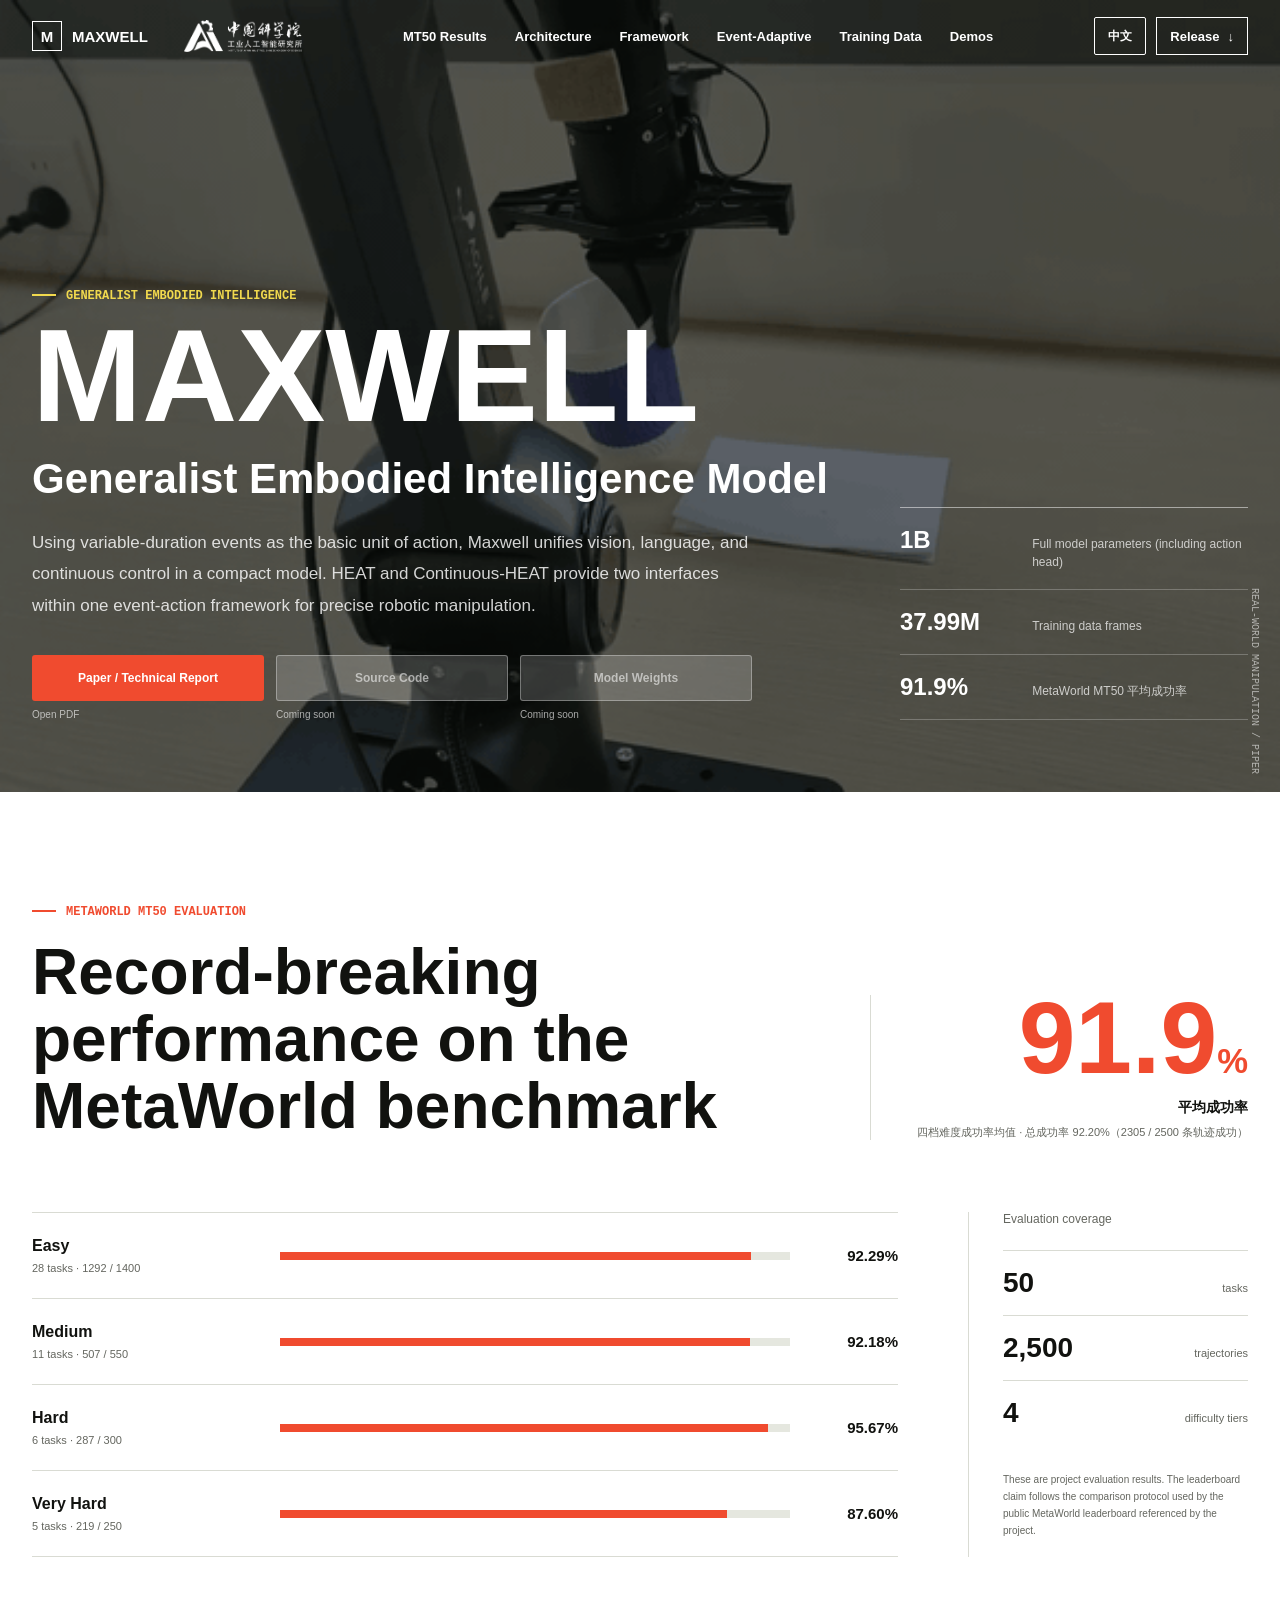
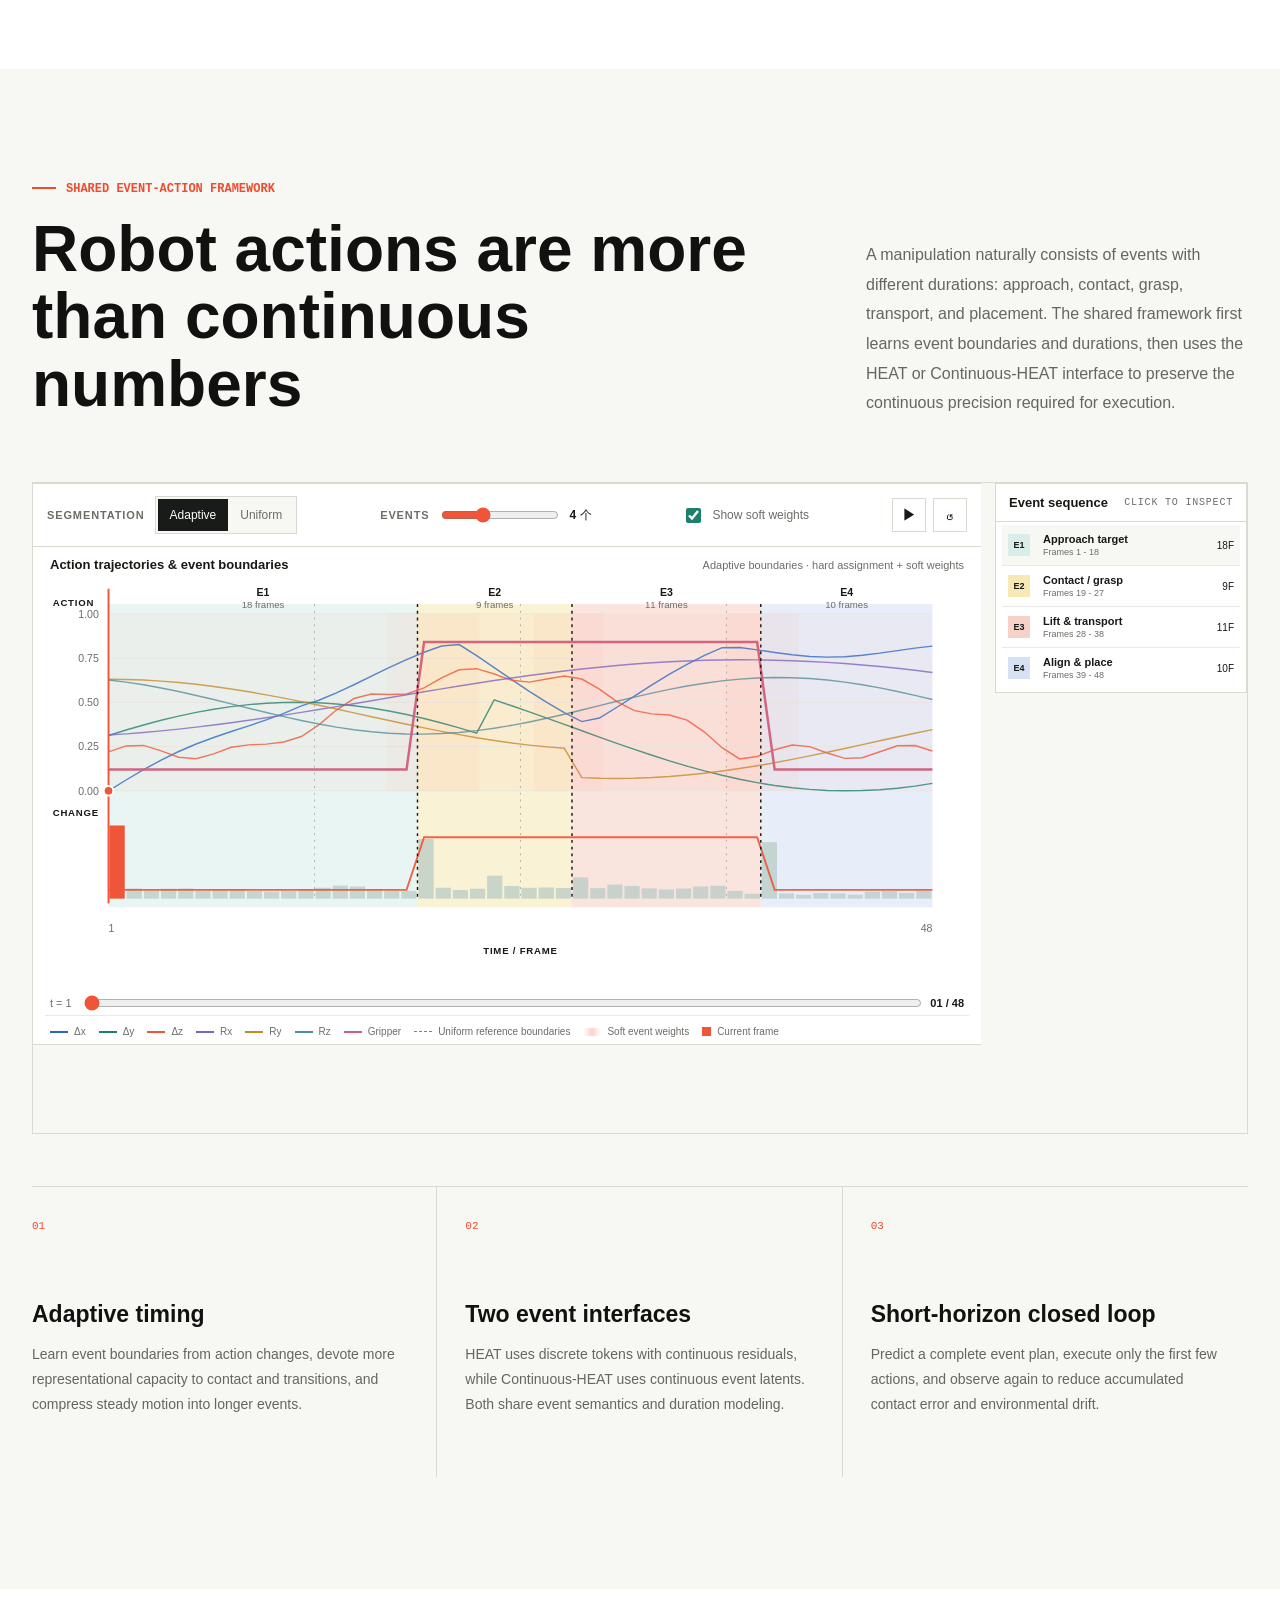
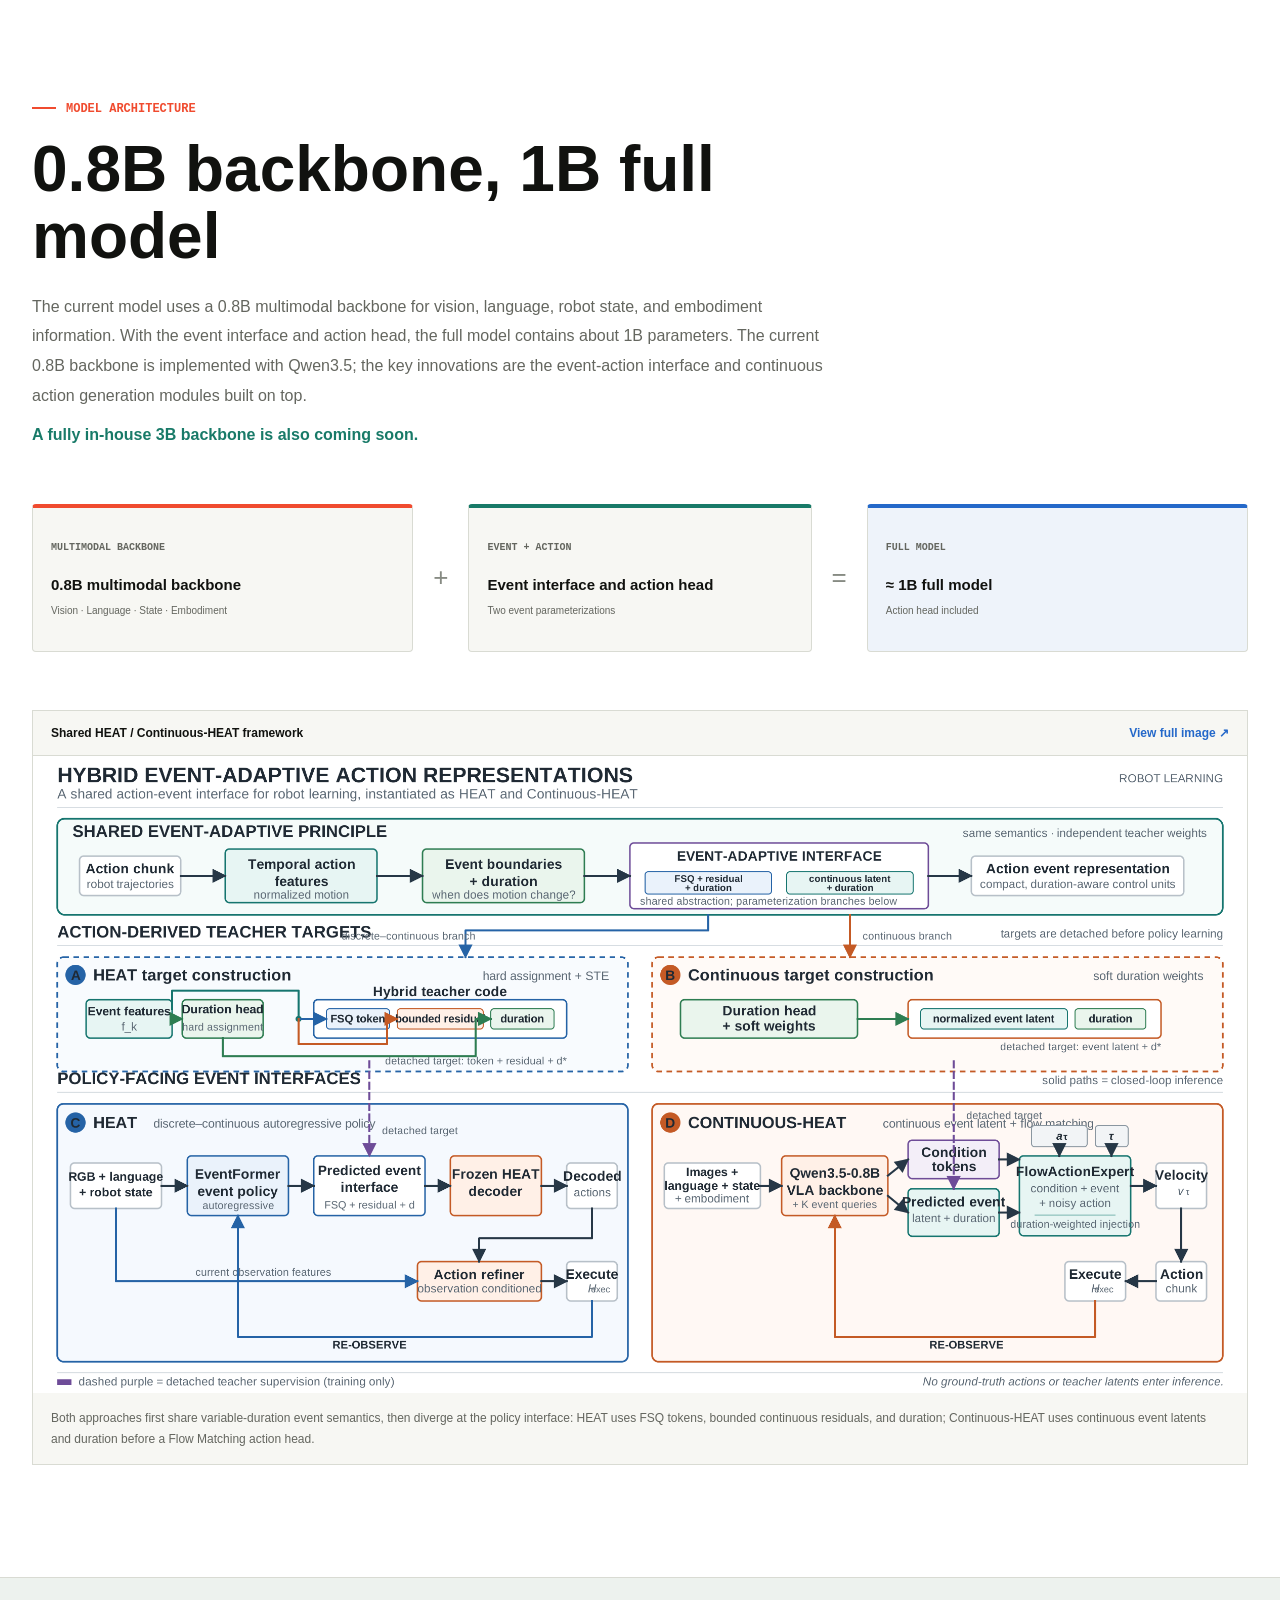
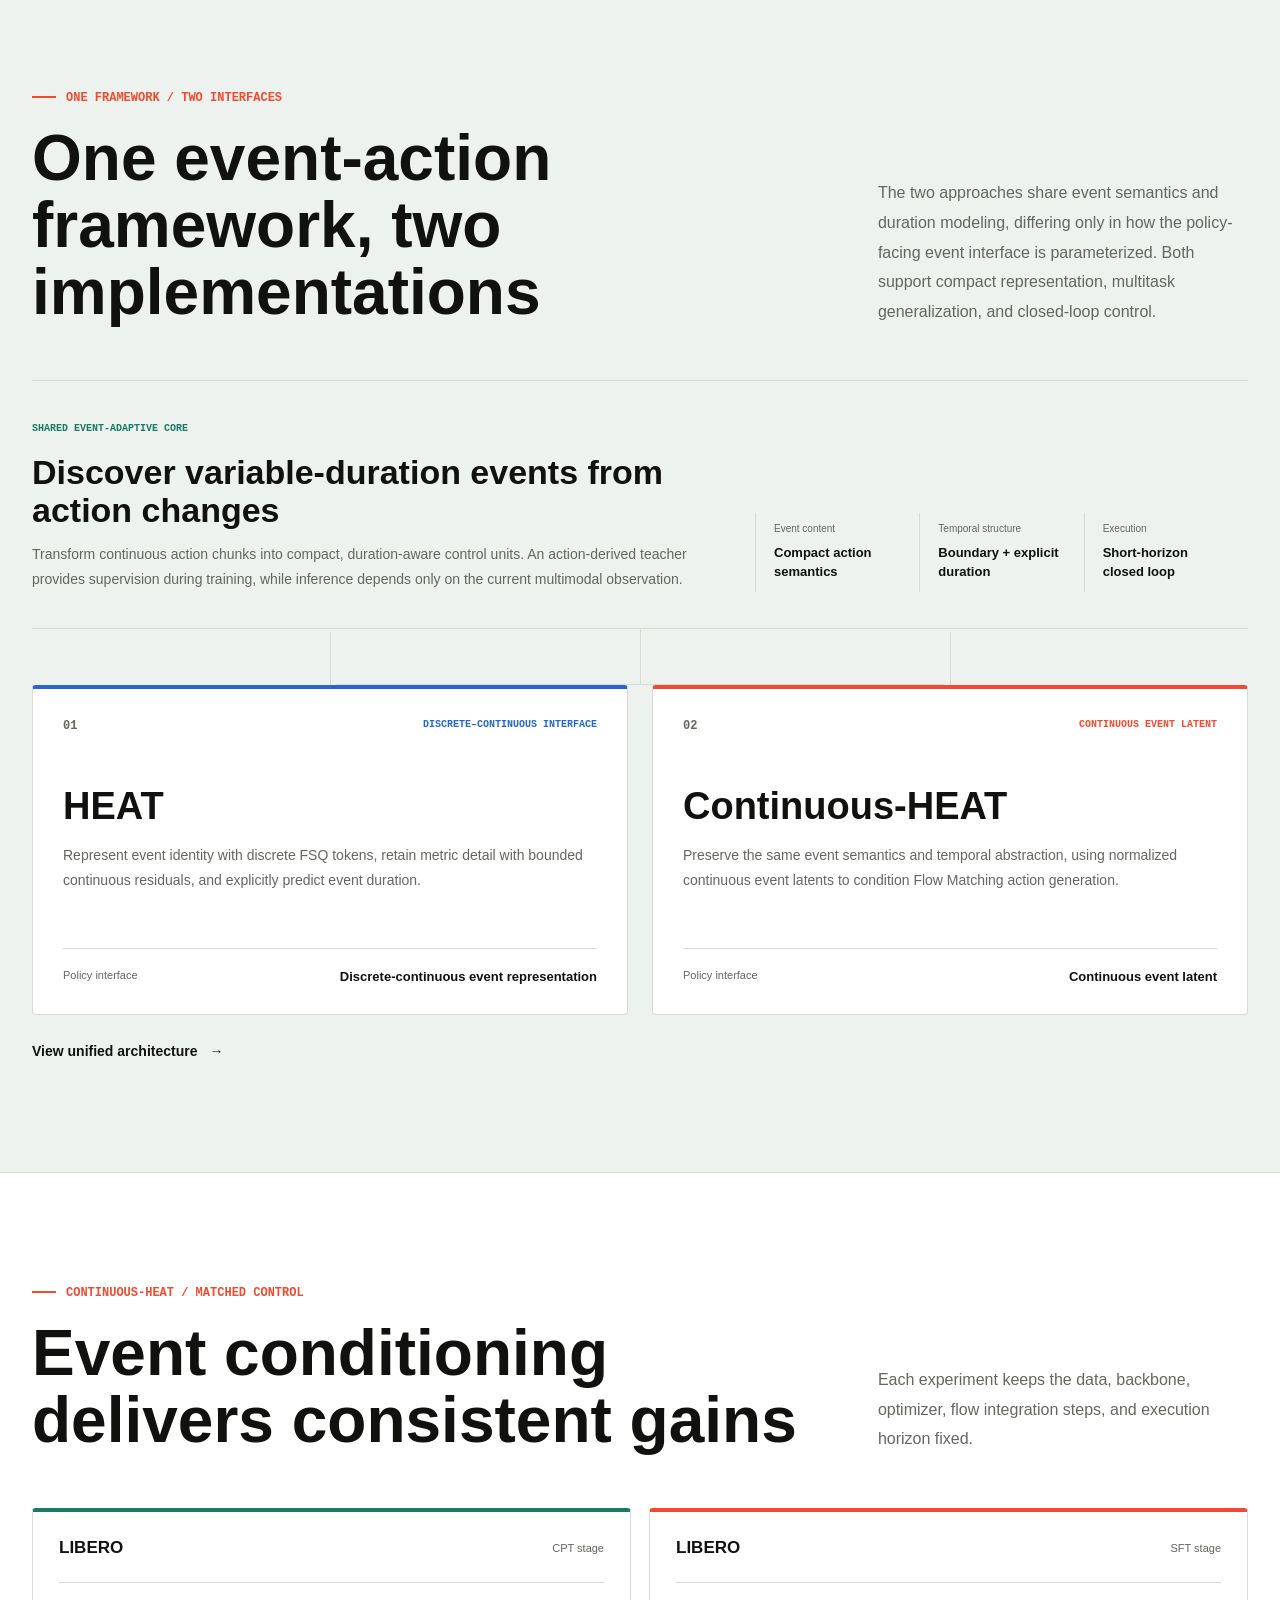
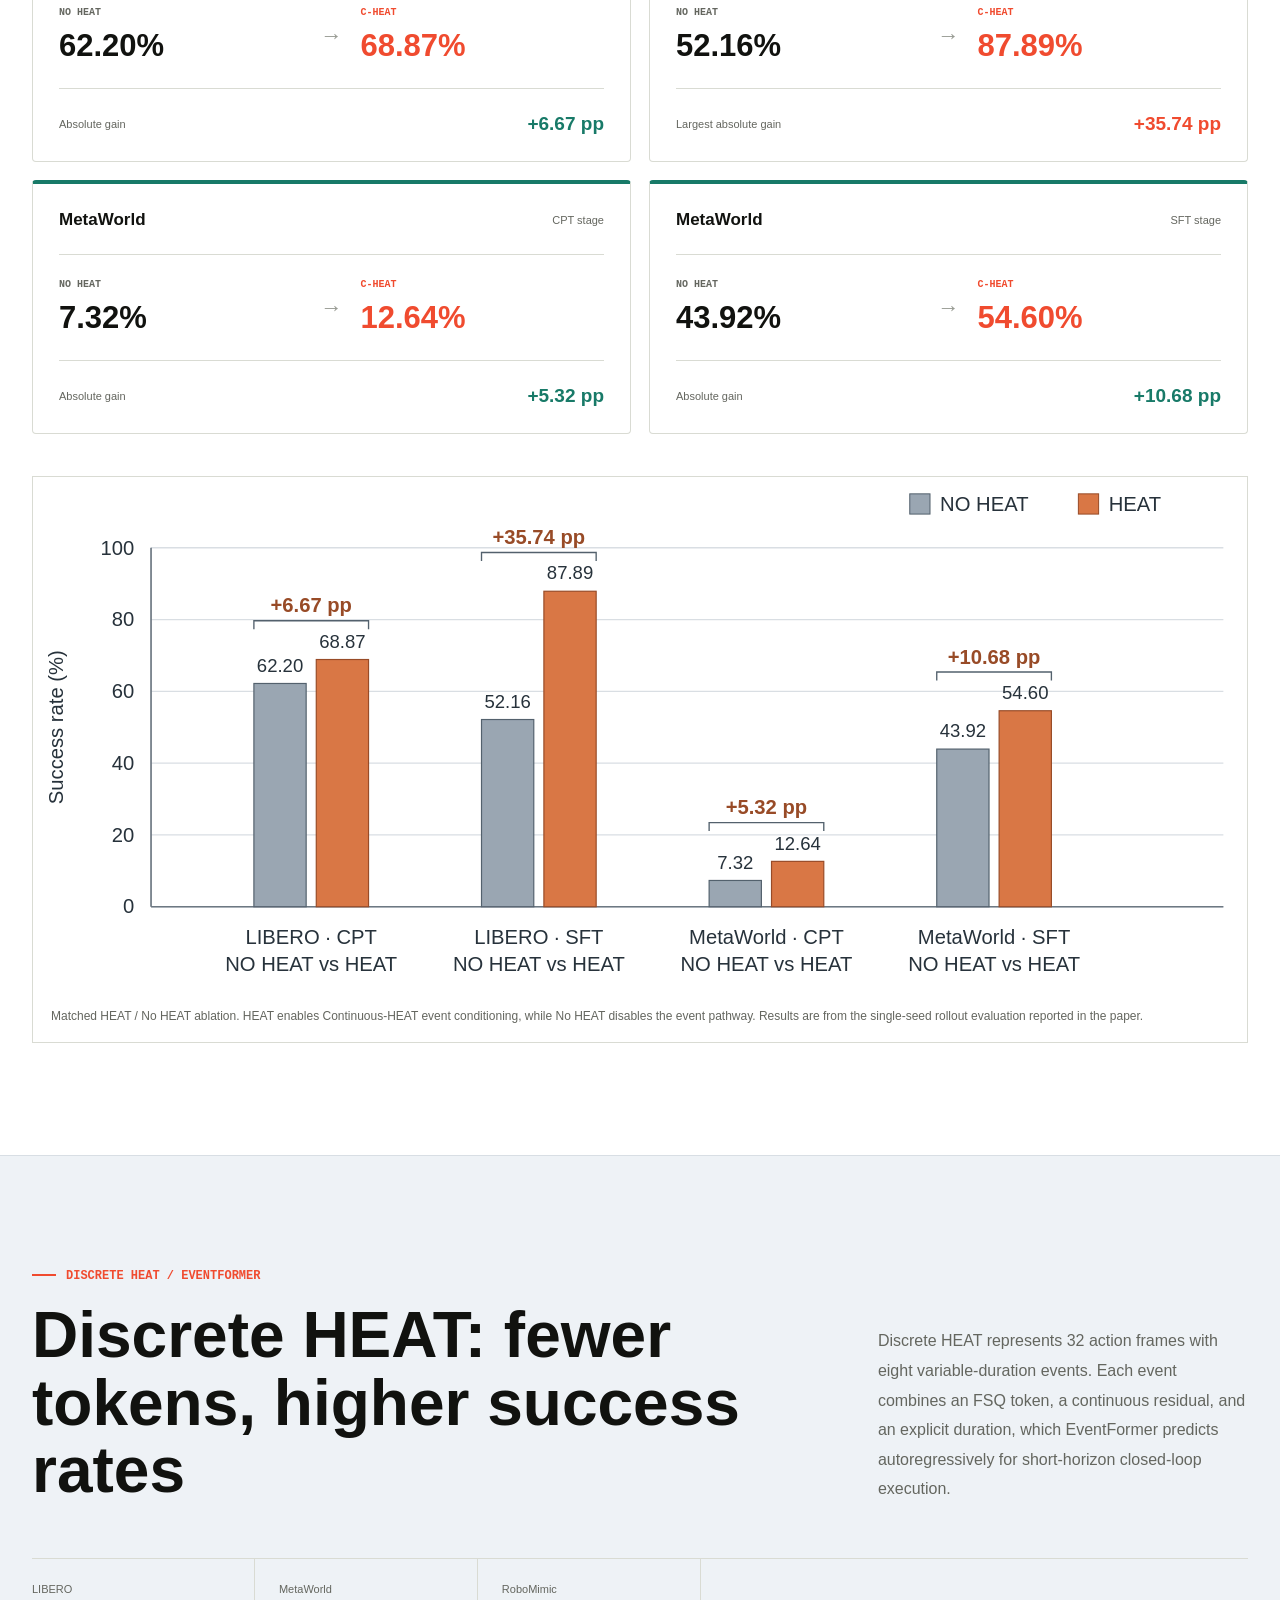
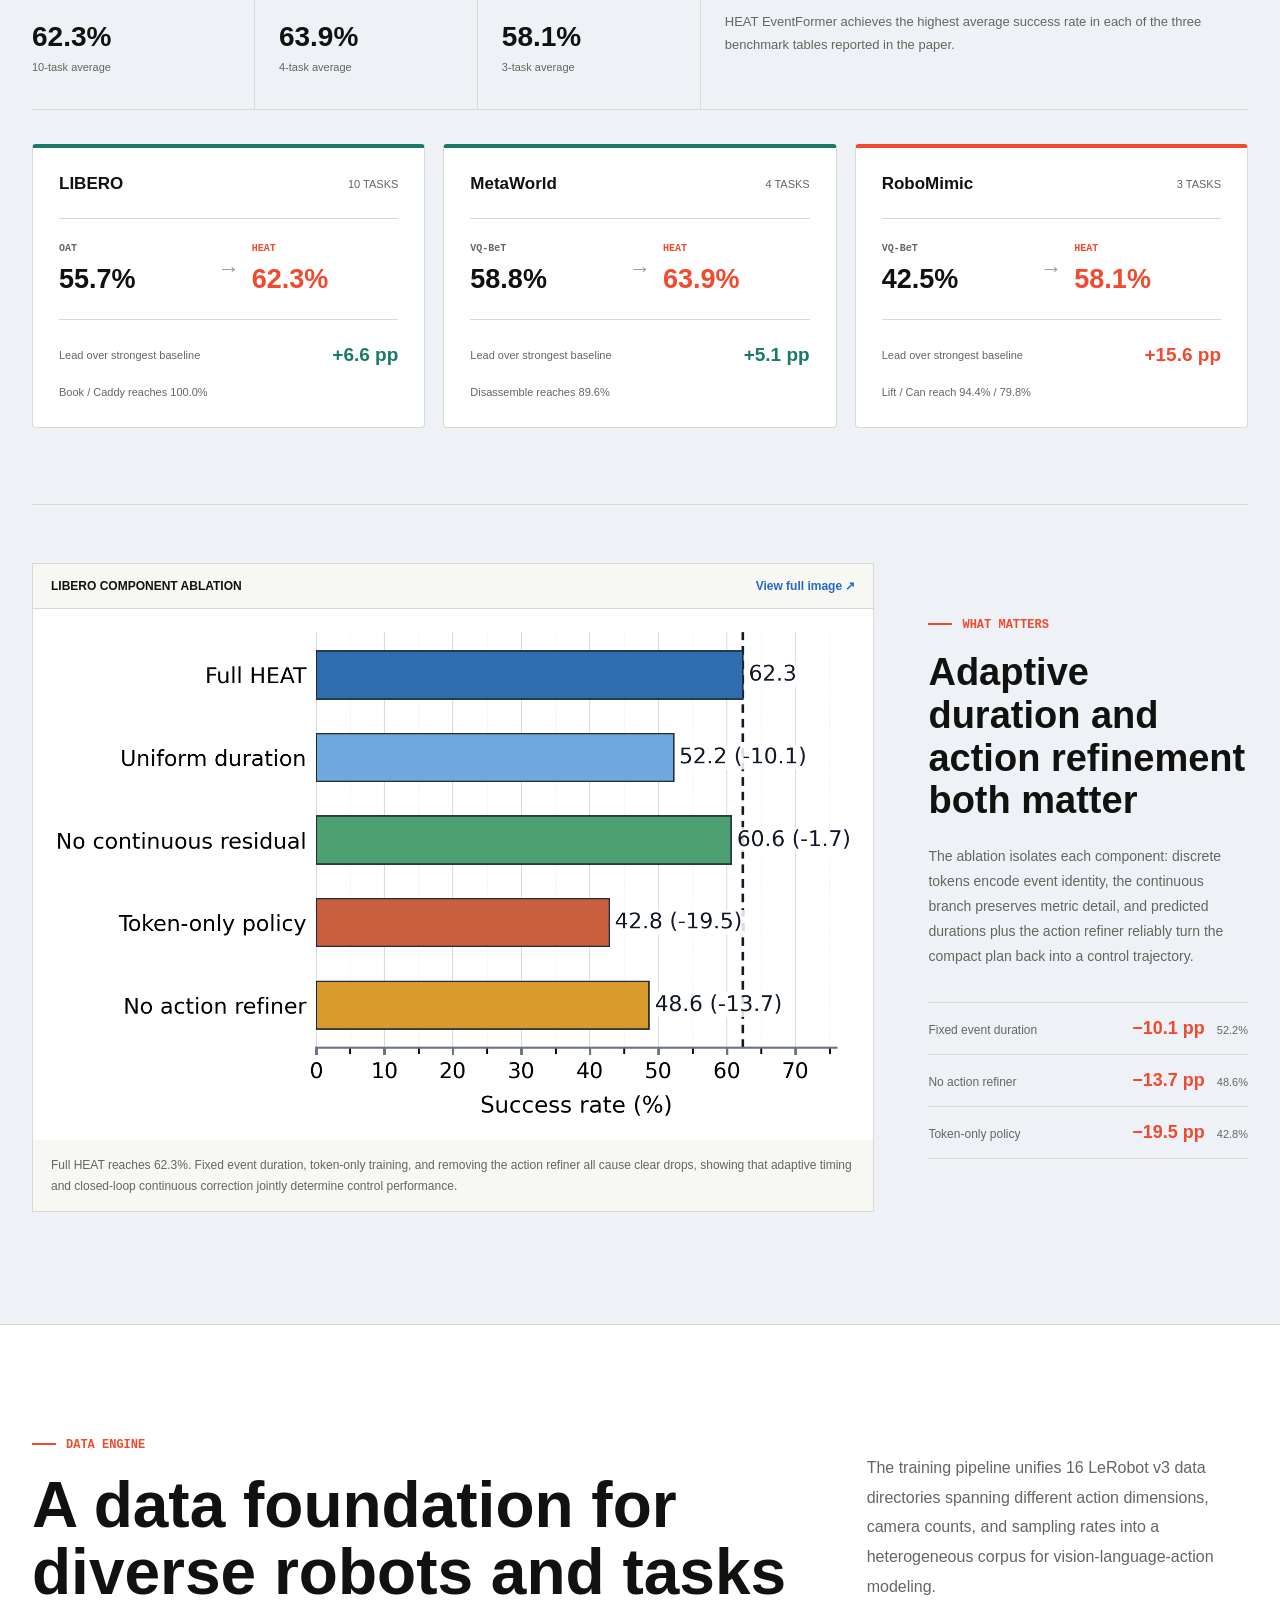
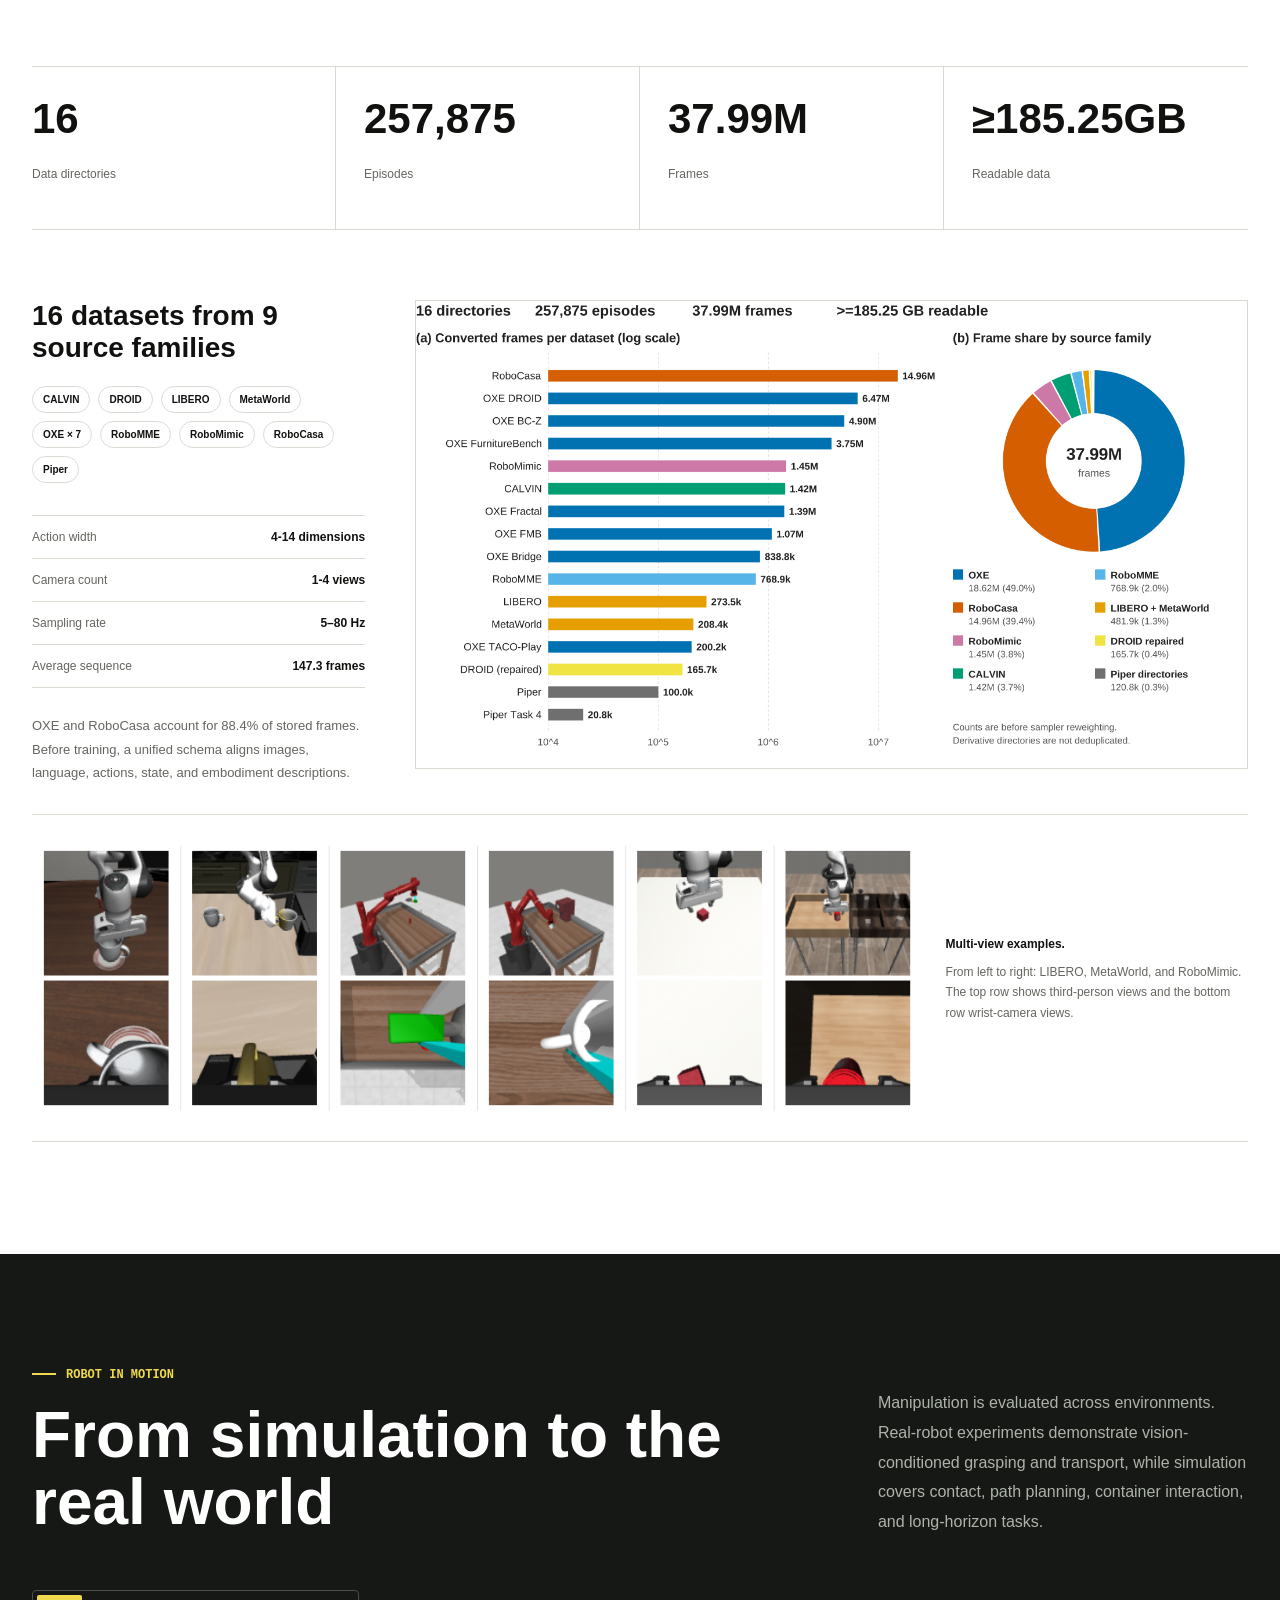
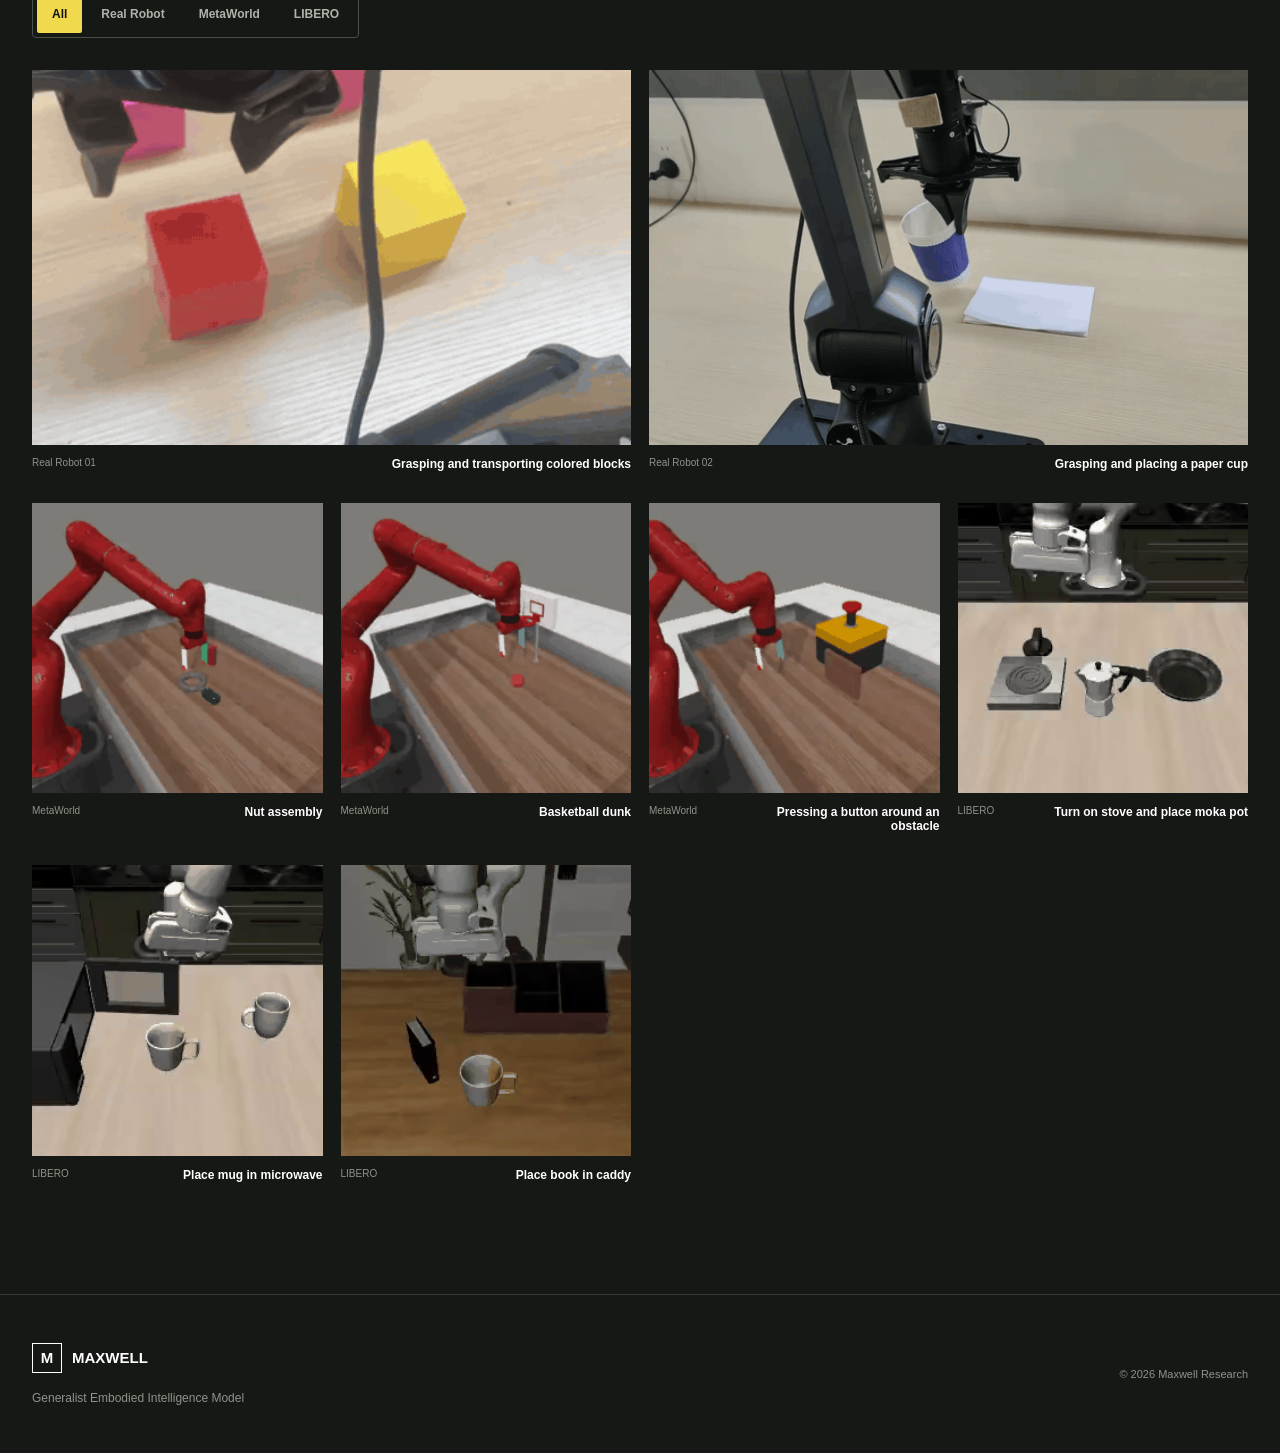
==== commit 91586d5e: "Update index.html" ====
--- a/index.html
+++ b/index.html
@@ -69,7 +69,7 @@
         <div class="hero-facts reveal" aria-label="核心指标">
           <div><strong>1B</strong><span>完整模型参数规模（含动作头）</span></div>
           <div><strong>37.99M</strong><span>训练数据帧规模</span></div>
-          <div><strong>92.20%</strong><span>MetaWorld MT50 成功率</span></div>
+          <div><strong>91.9%</strong><span>MetaWorld MT50 平均成功率</span></div>
         </div>
       </div>
       <div class="hero-caption">REAL-WORLD MANIPULATION / PIPER</div>
@@ -83,9 +83,9 @@
             <h2 id="evaluation-title">性能指标打破 MetaWorld 权威榜单纪录</h2>
           </div>
           <div class="closed-total">
-            <strong>92.20<small>%</small></strong>
-            <span>总体成功率</span>
-            <small>2305 / 2500 条轨迹成功</small>
+            <strong>91.9<small>%</small></strong>
+            <span>平均成功率</span>
+            <small>四档难度成功率均值 · 总成功率 92.20%（2305 / 2500 条轨迹成功）</small>
           </div>
         </div>
 
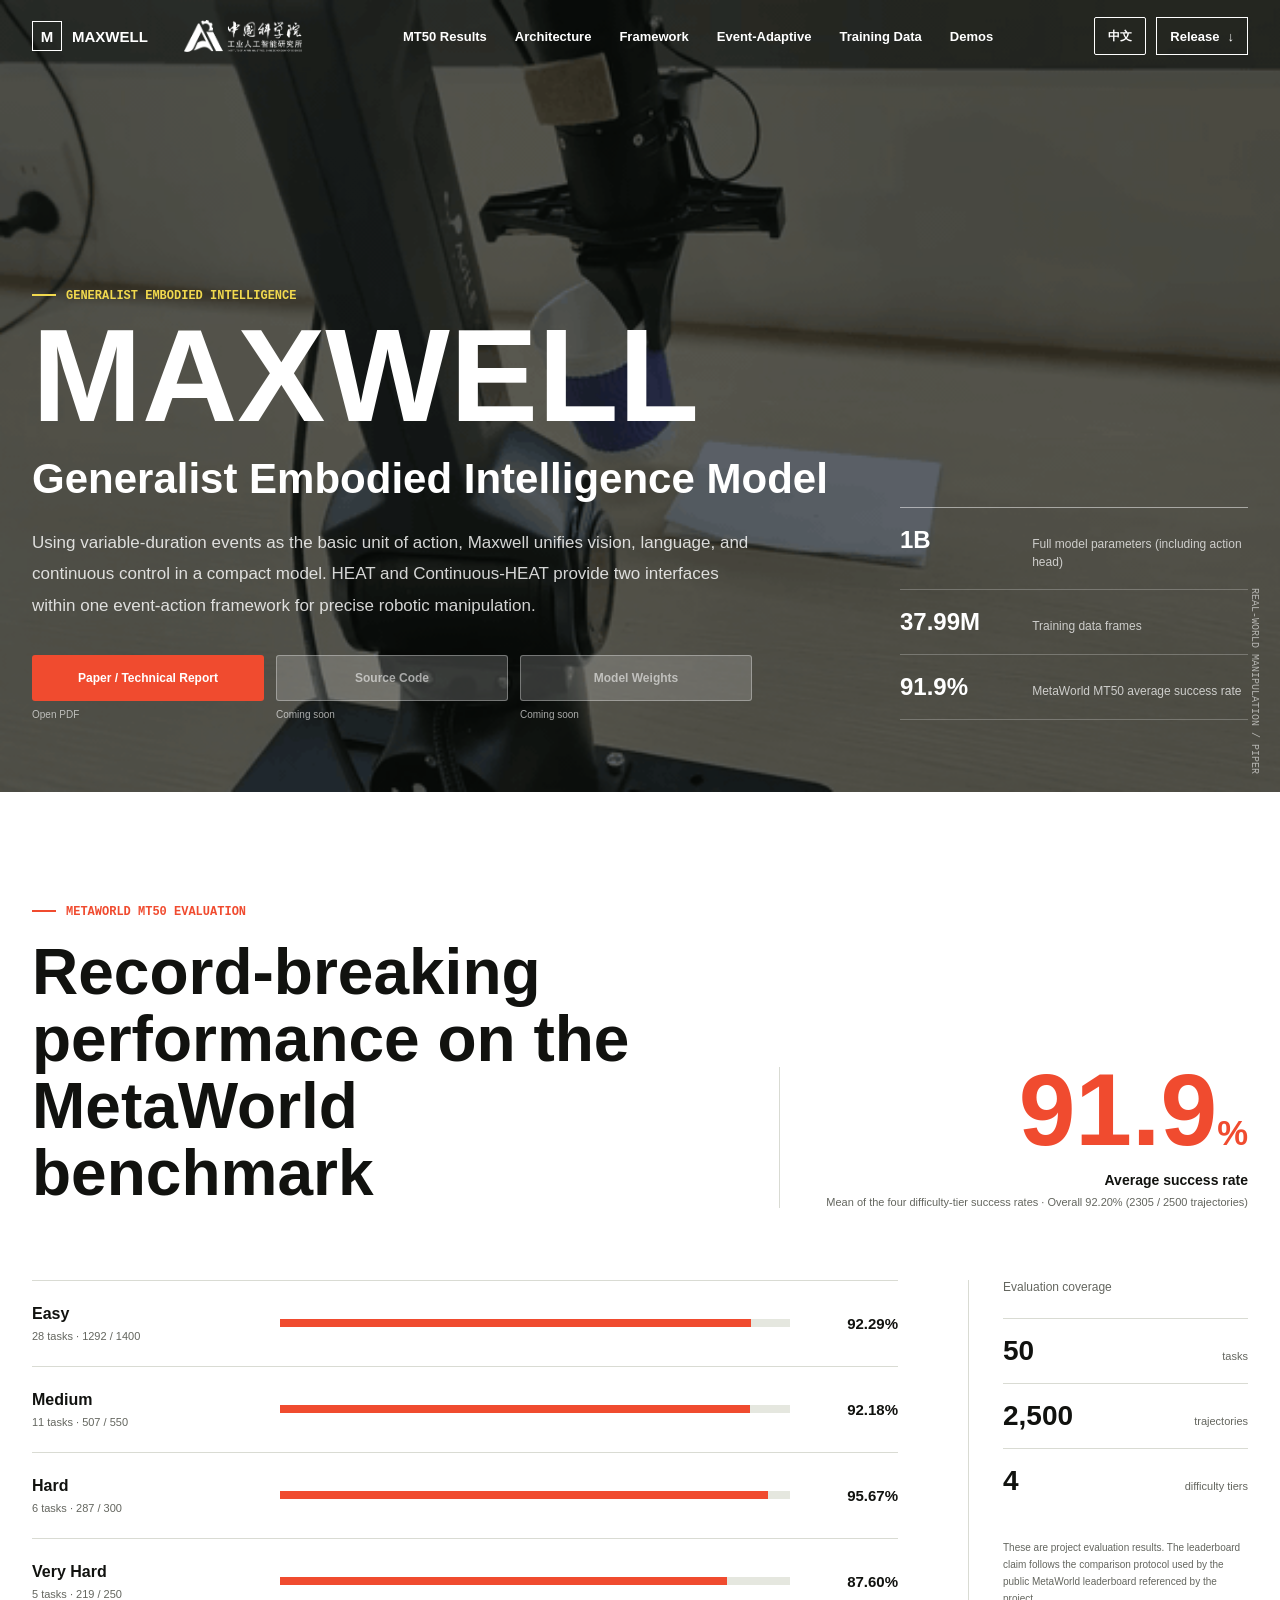
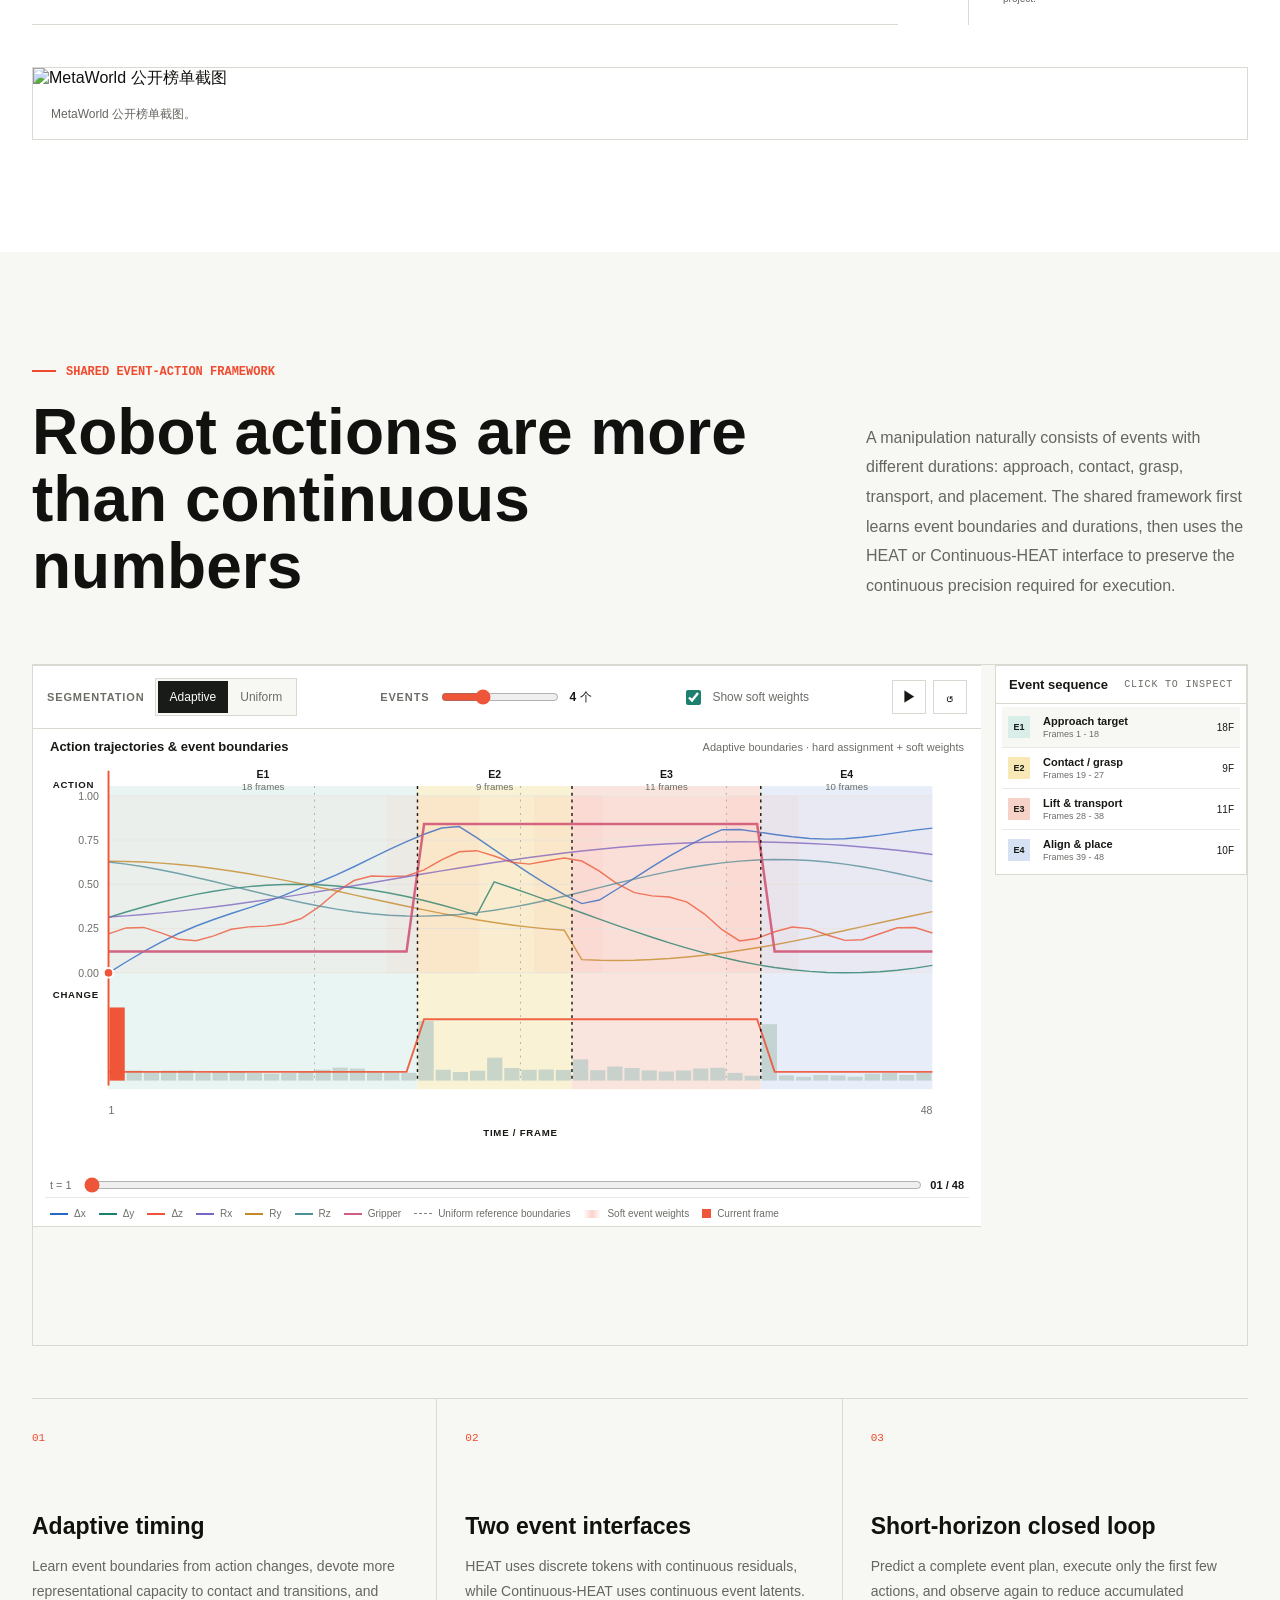
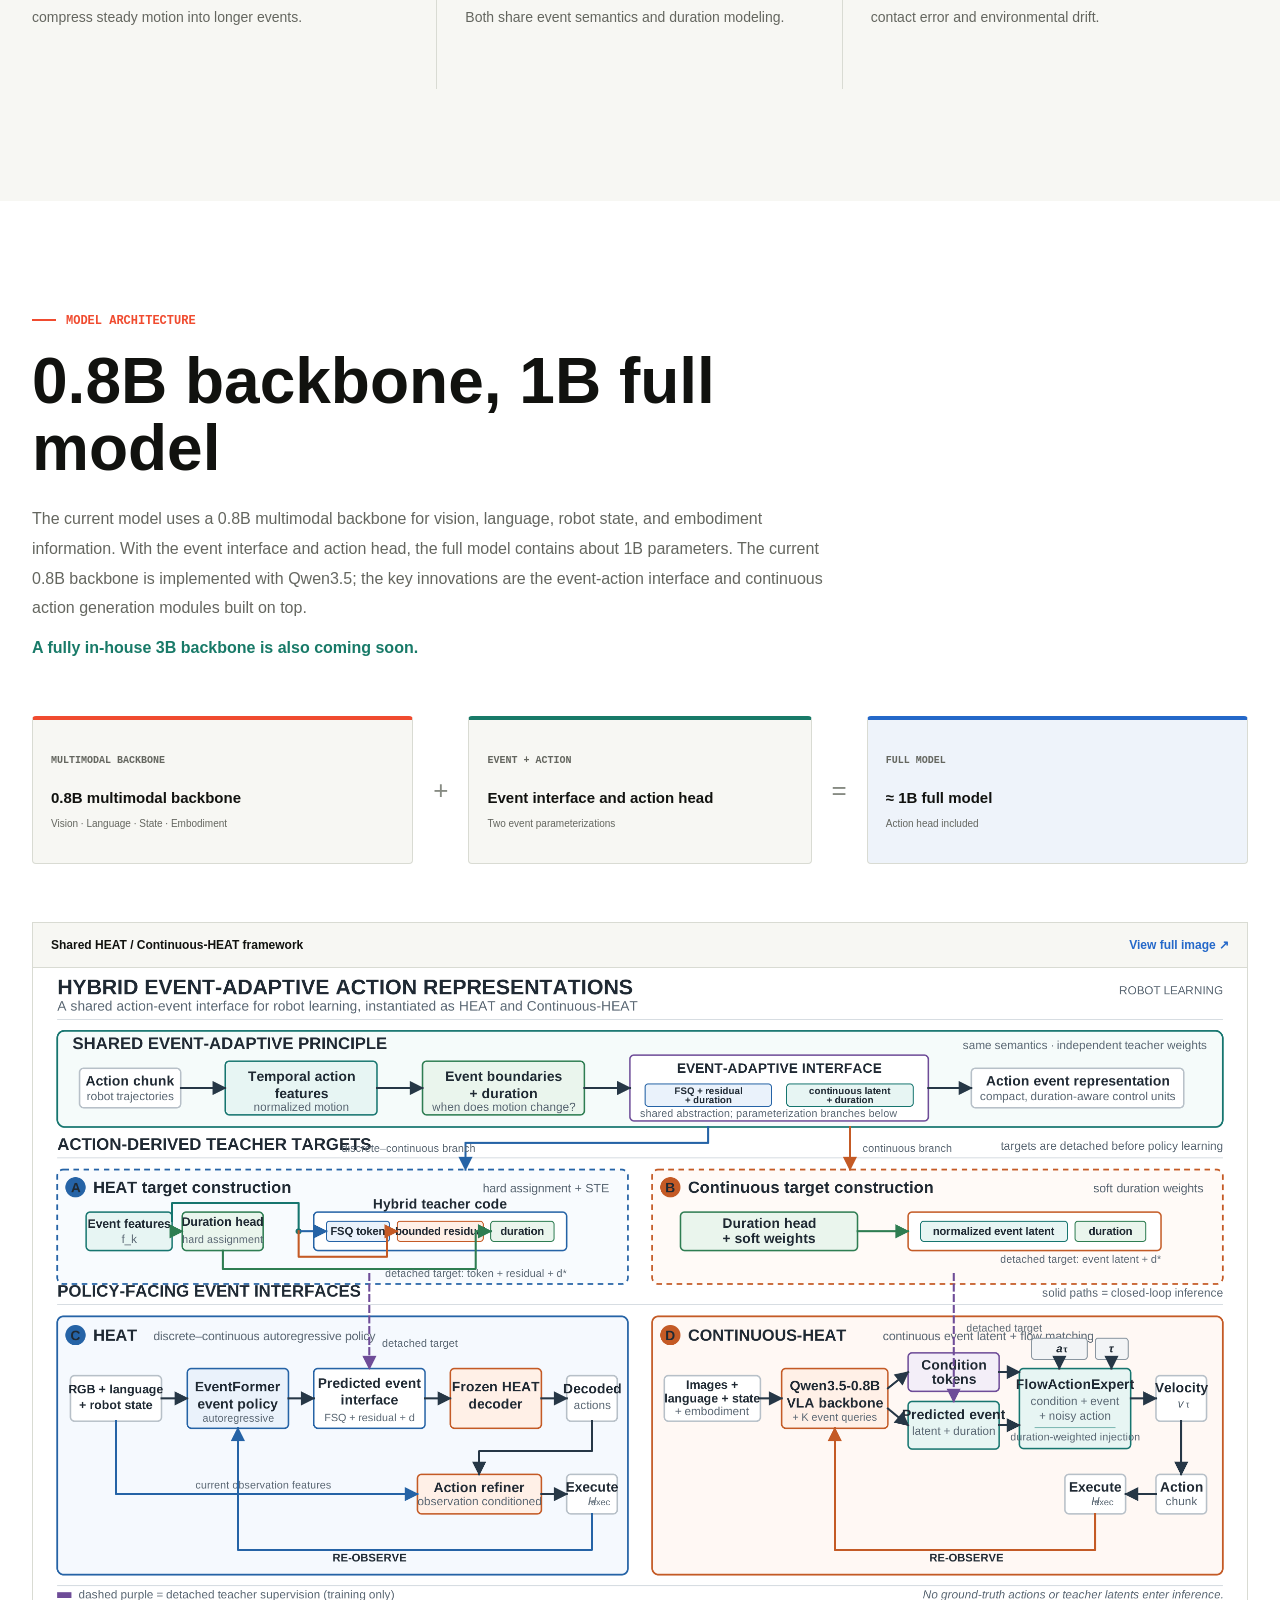
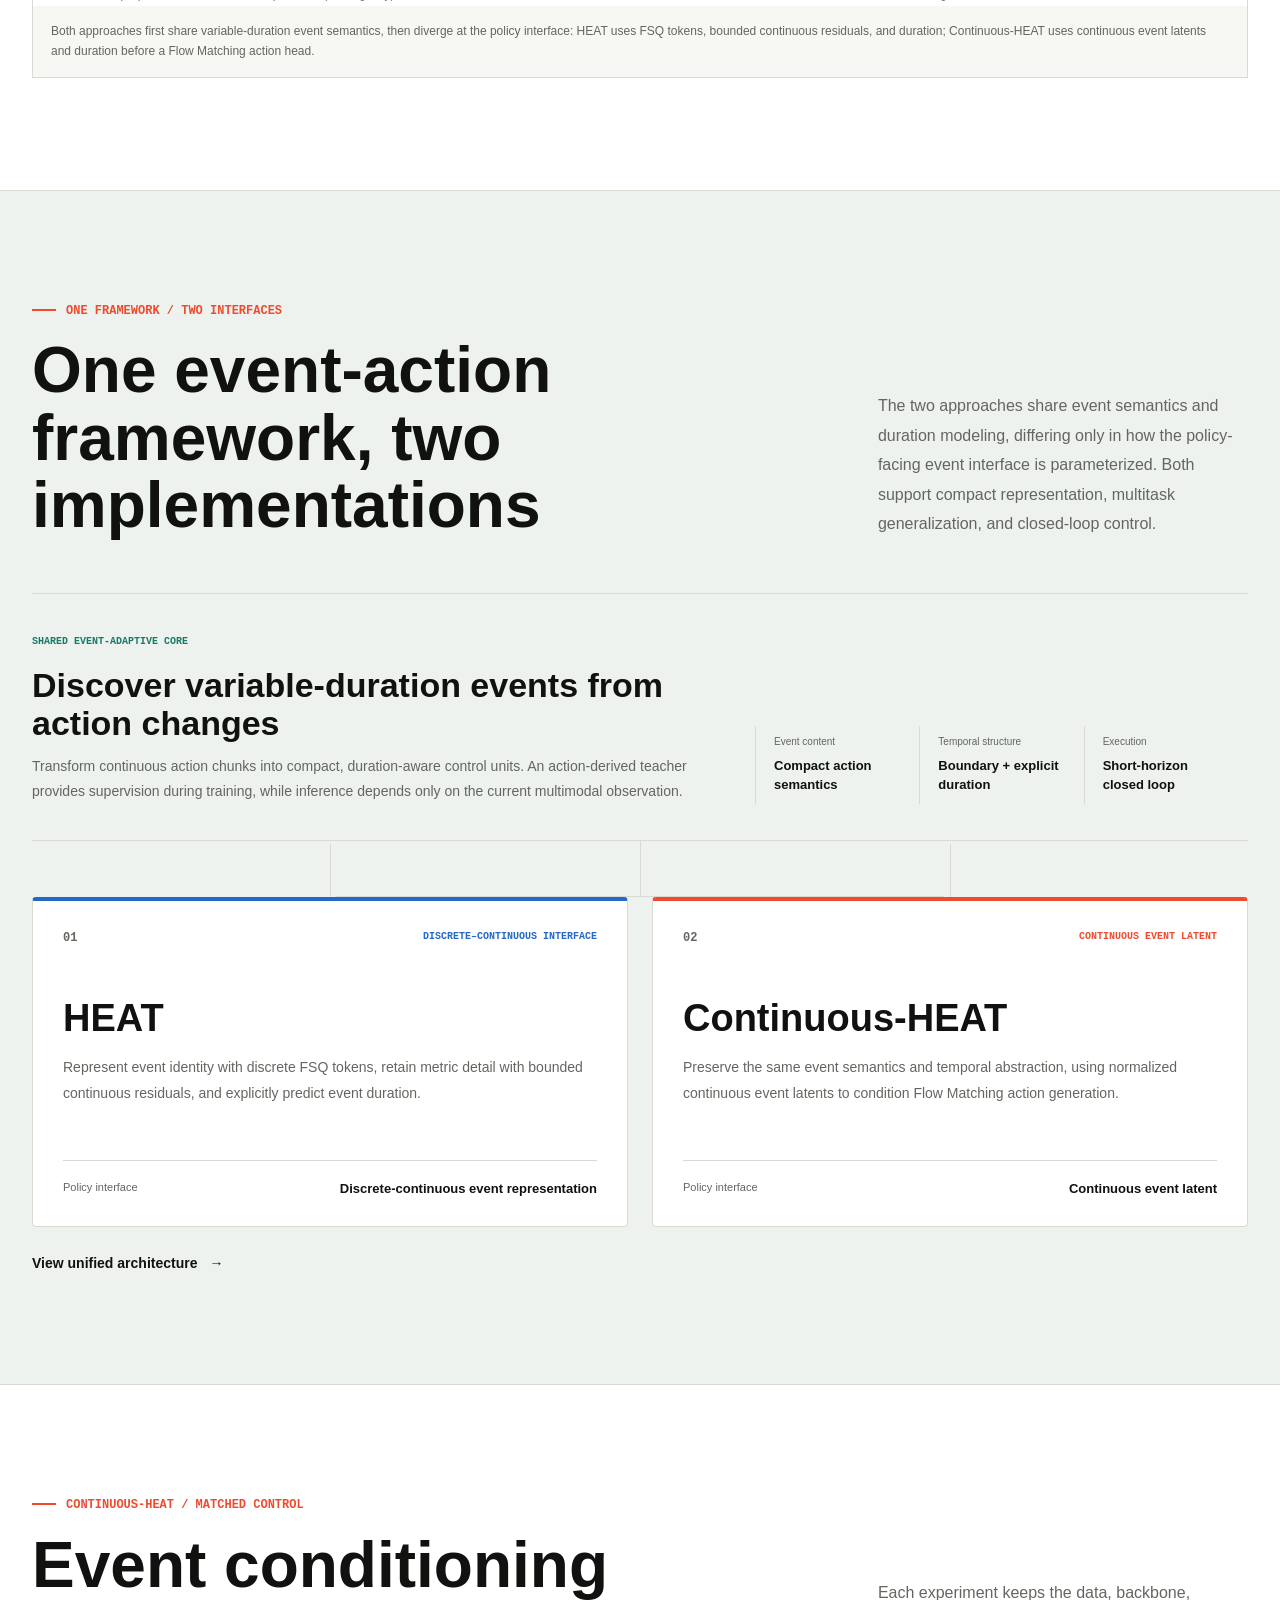
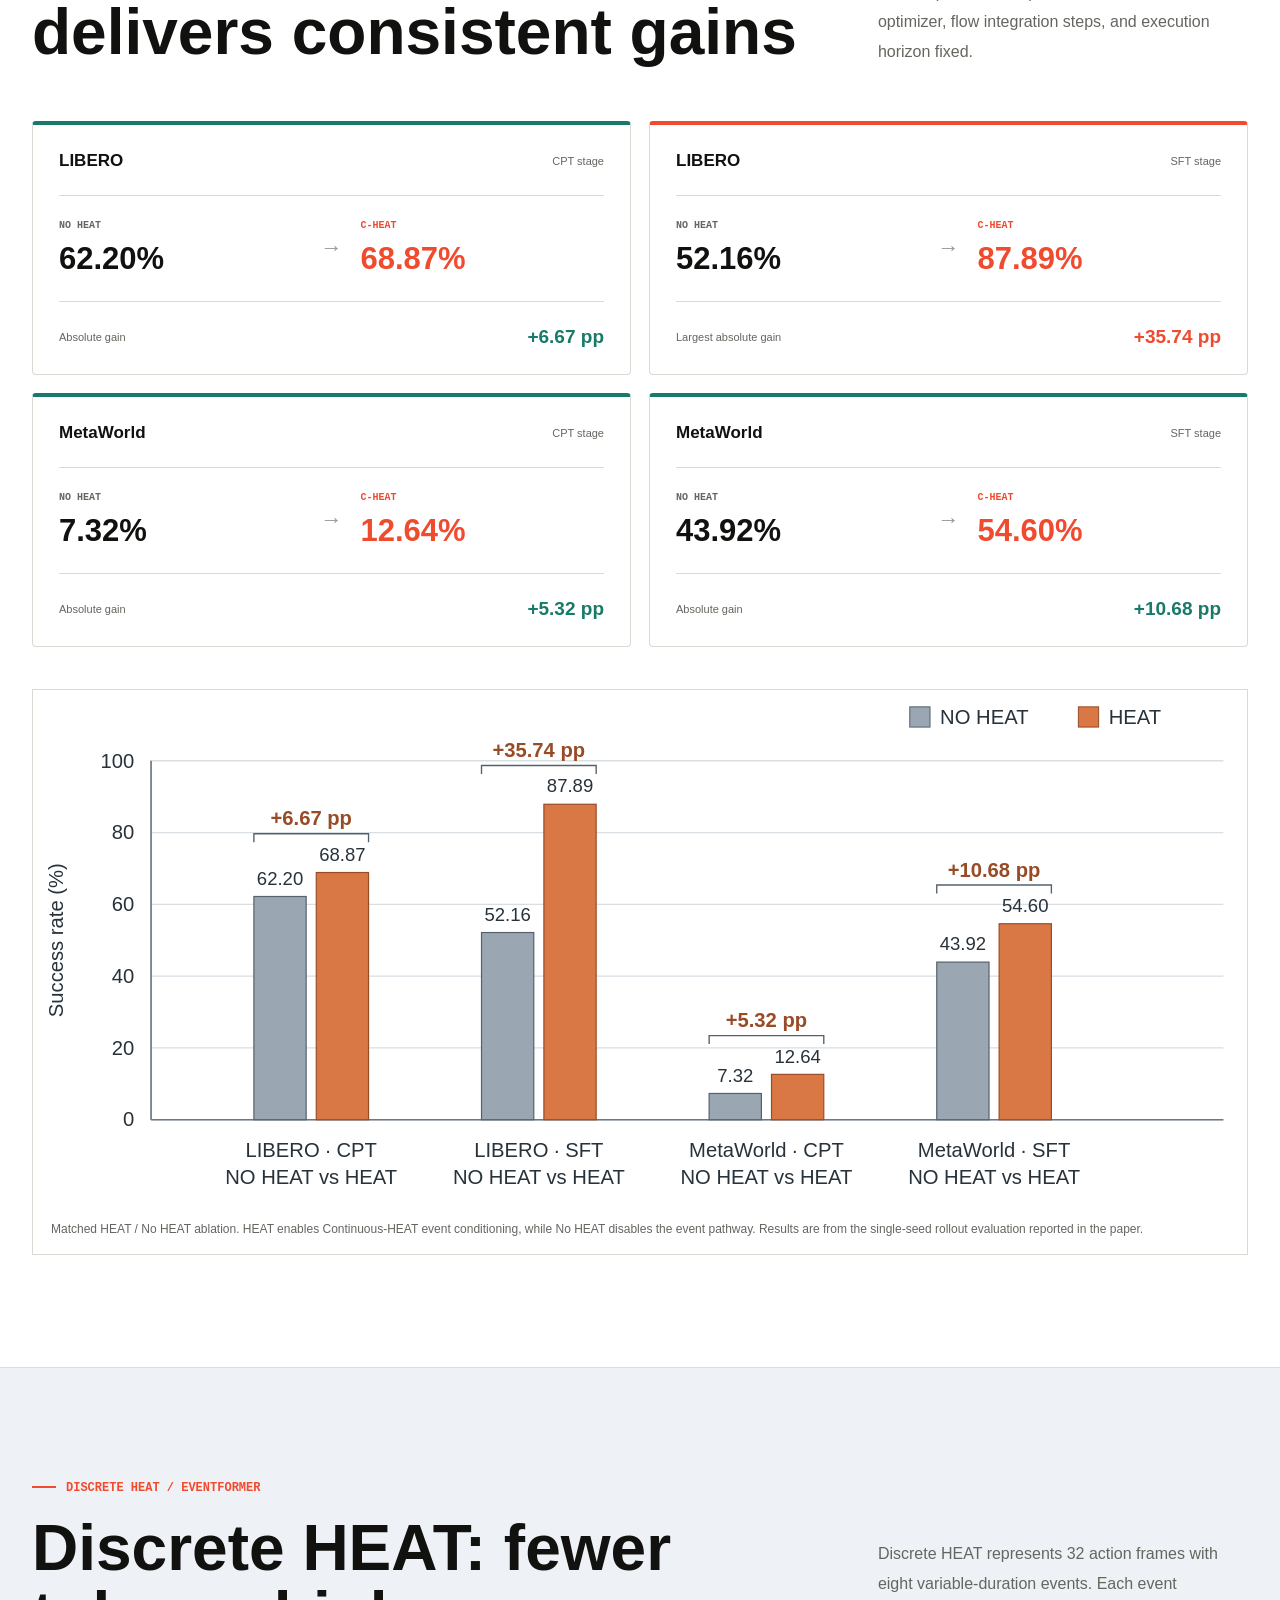
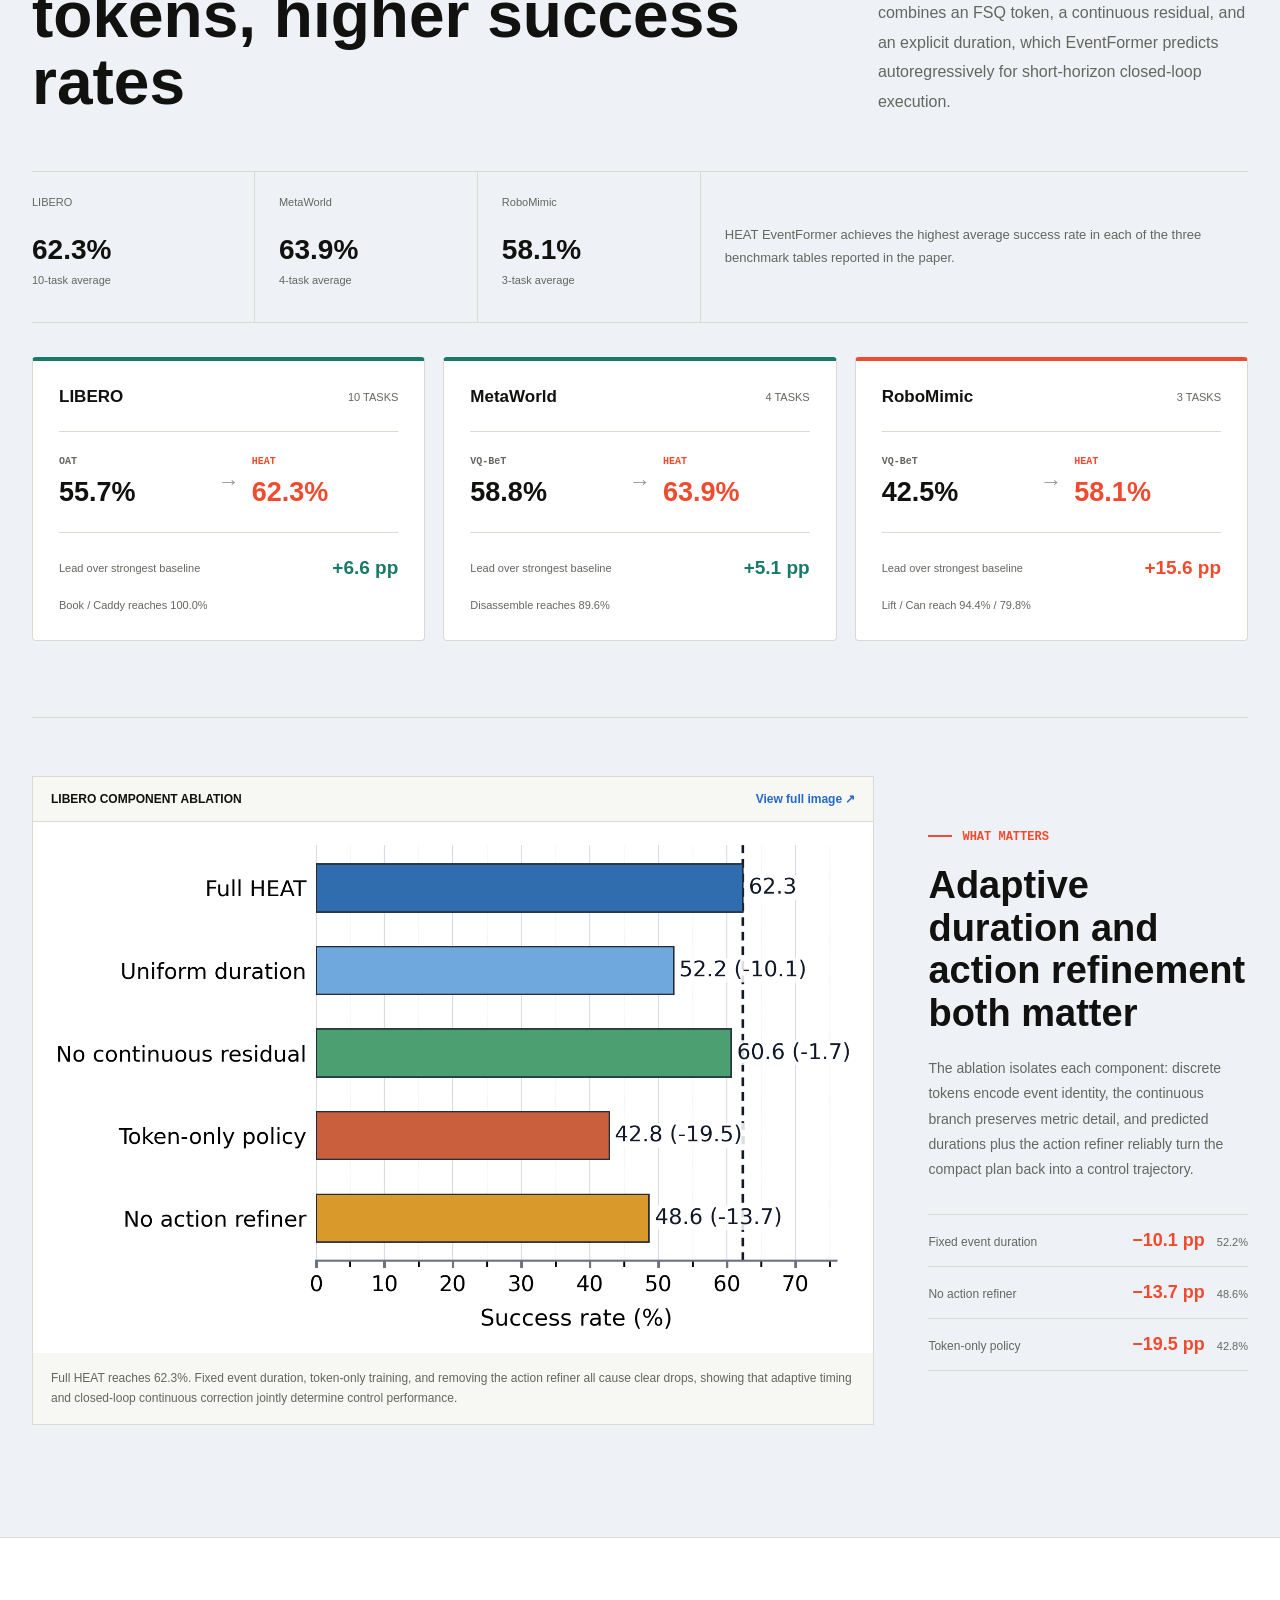
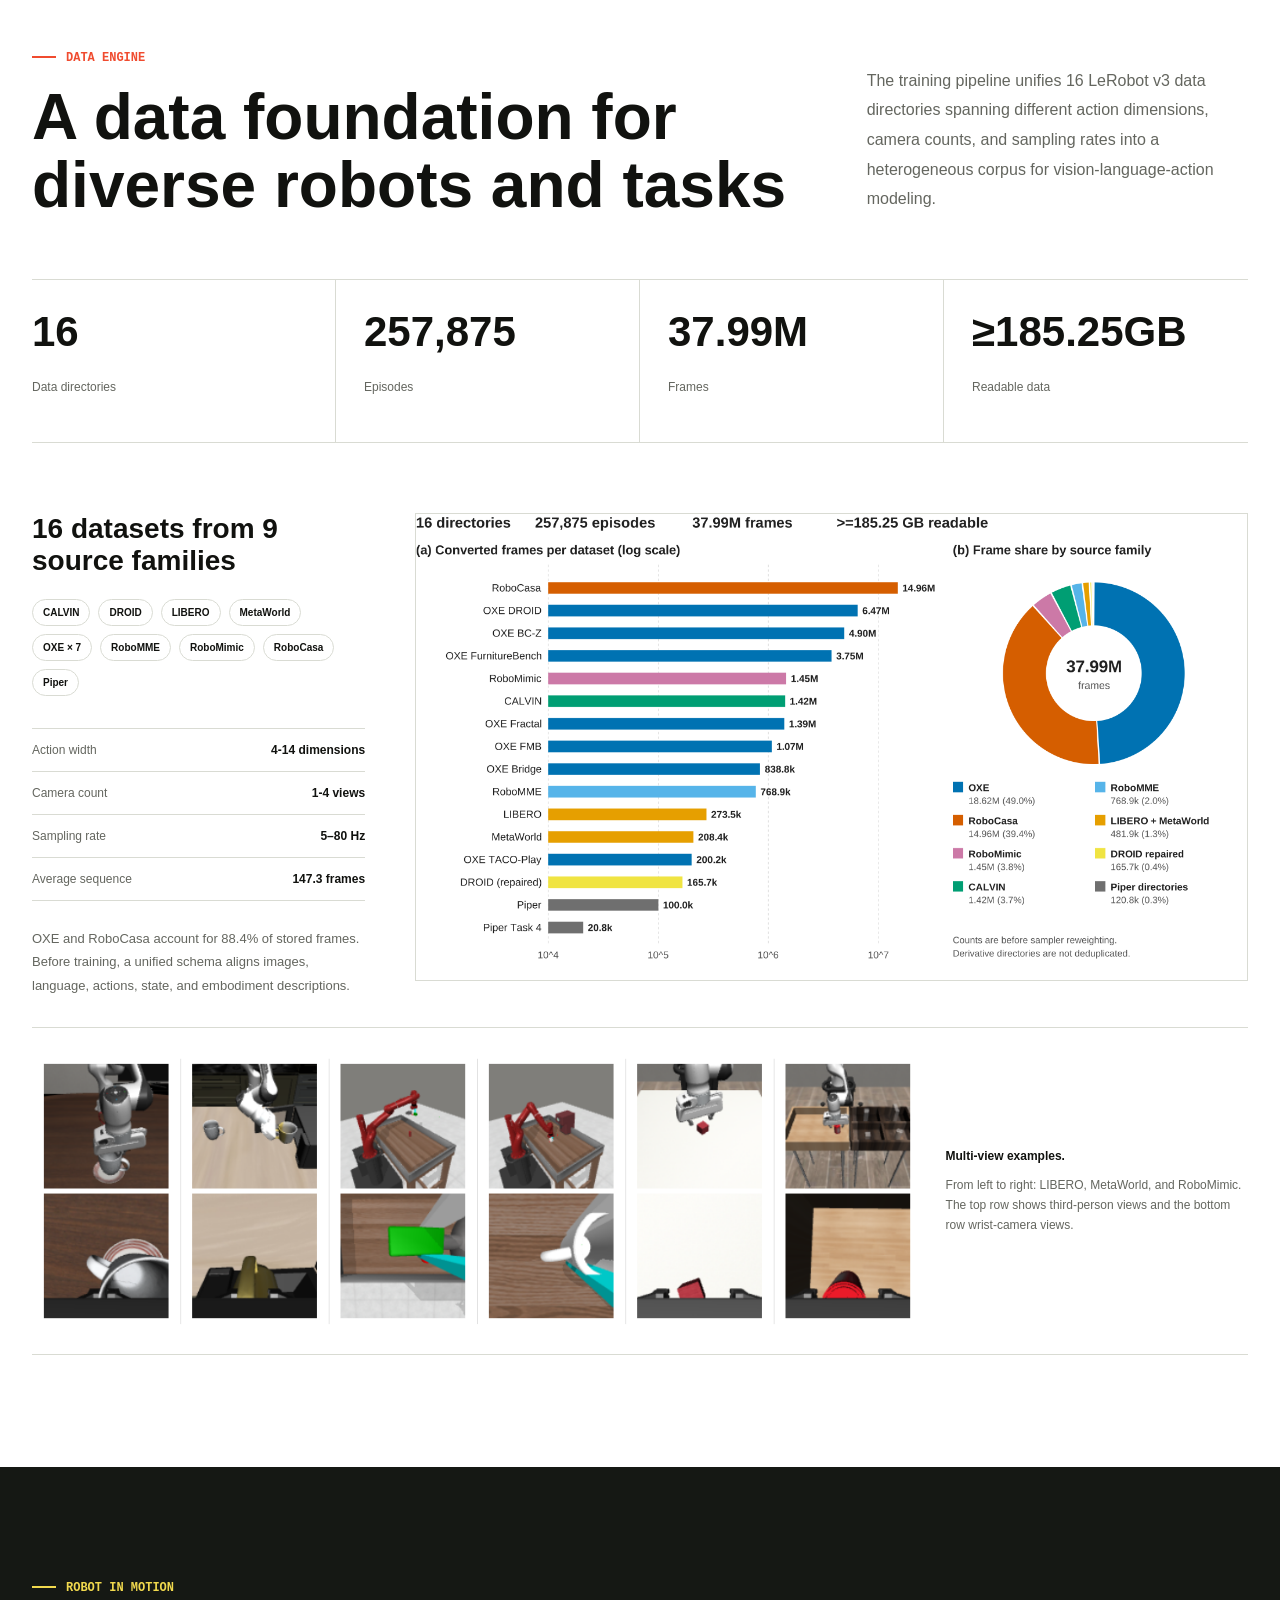
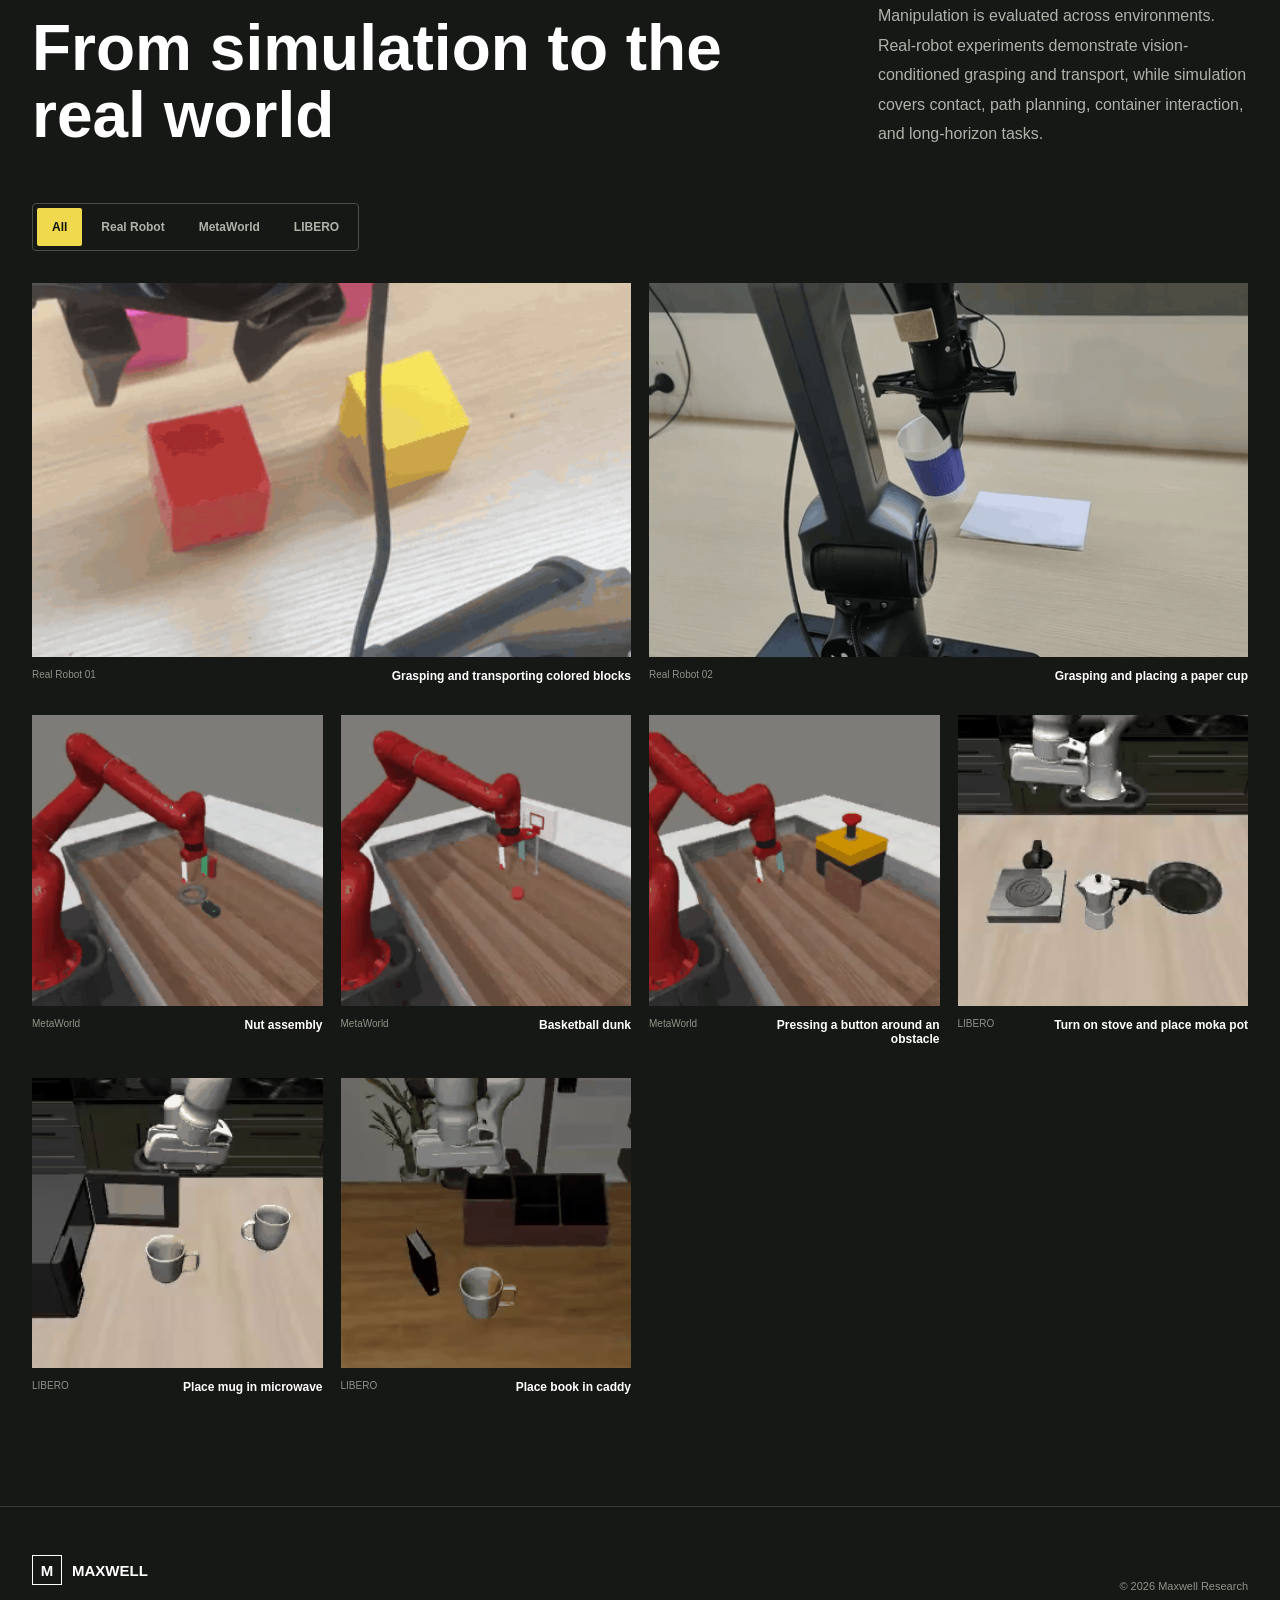
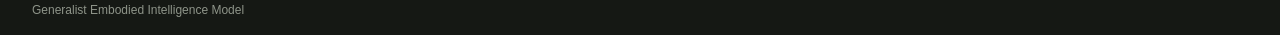
==== commit 82a726fc: "Update index.html" ====
--- a/index.html
+++ b/index.html
@@ -121,6 +121,11 @@
             <small>以上为项目评测数据；榜单表述依据项目所采用的 MetaWorld 公开榜单比较口径。</small>
           </div>
         </div>
+
+        <figure class="chart-figure reveal">
+          <img src="assets/figures/榜单截图.png" alt="MetaWorld 公开榜单截图" loading="lazy">
+          <figcaption>MetaWorld 公开榜单截图。</figcaption>
+        </figure>
       </div>
     </section>
 
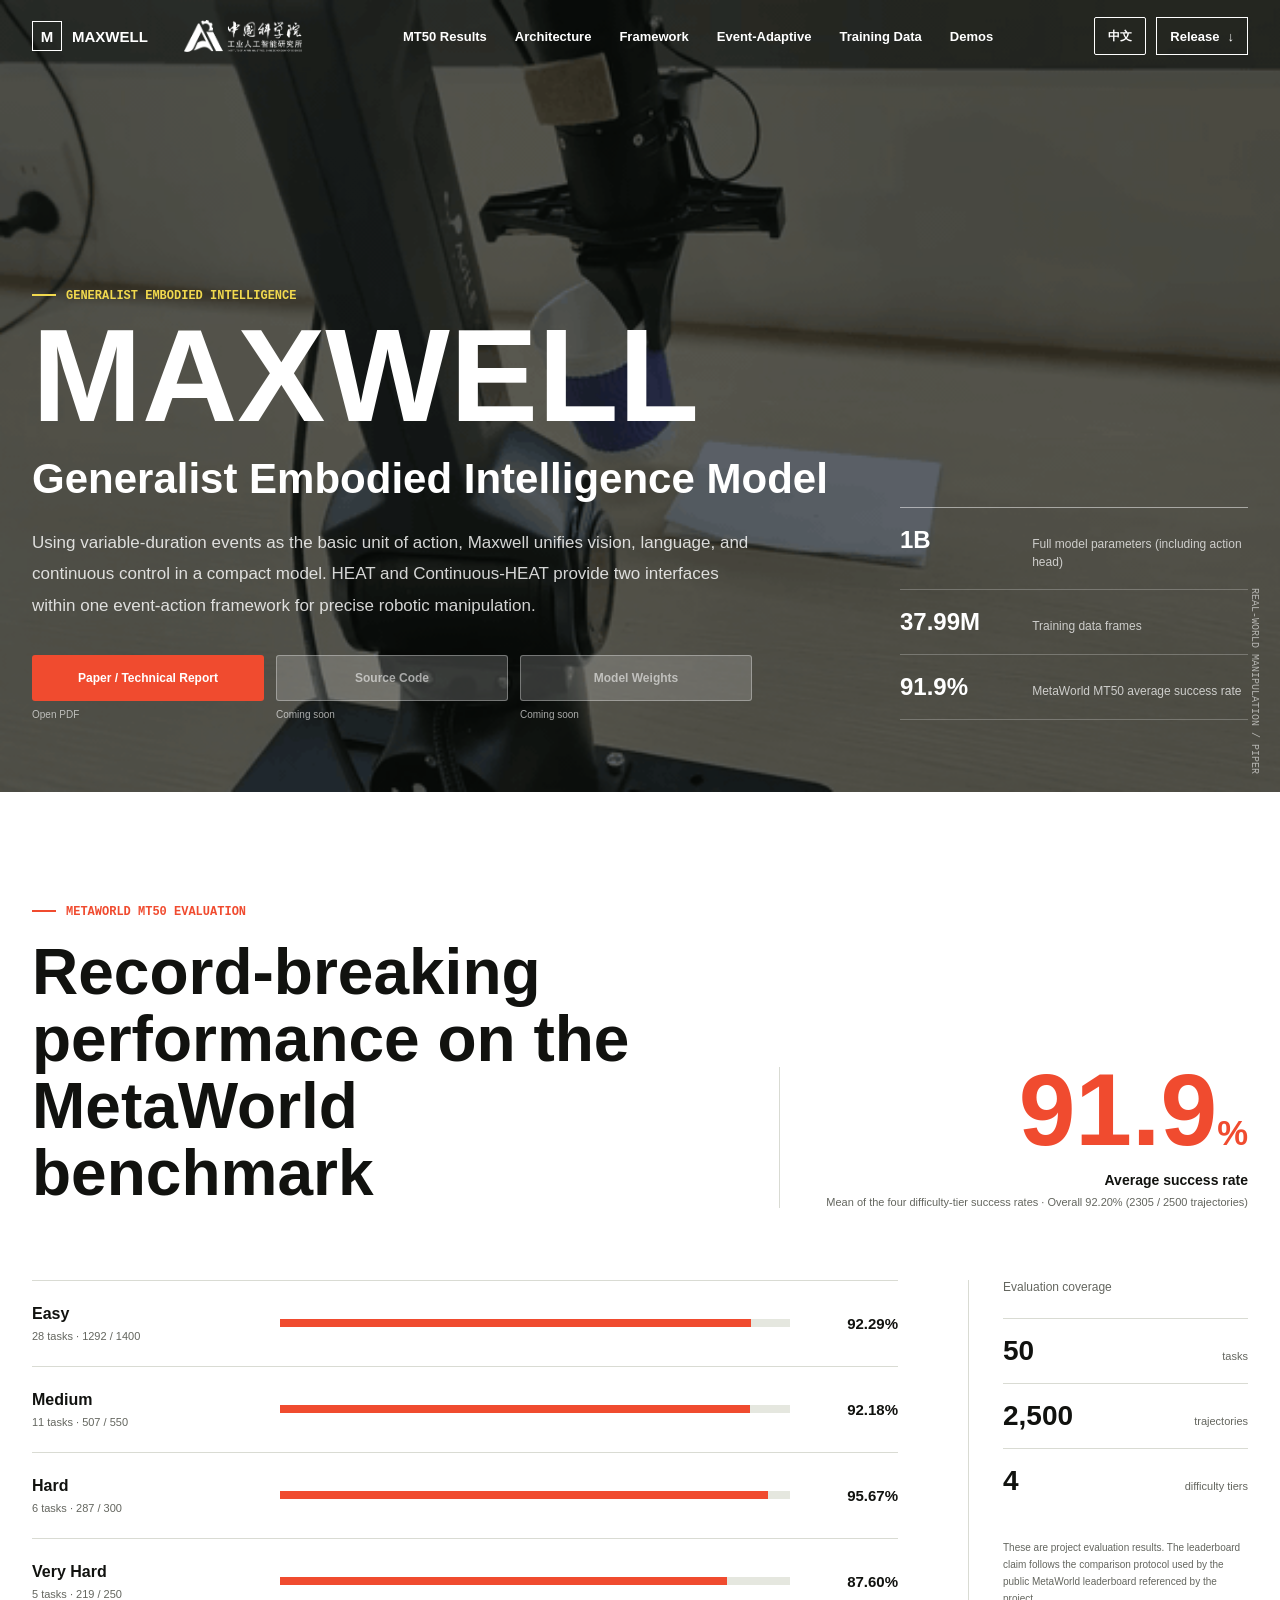
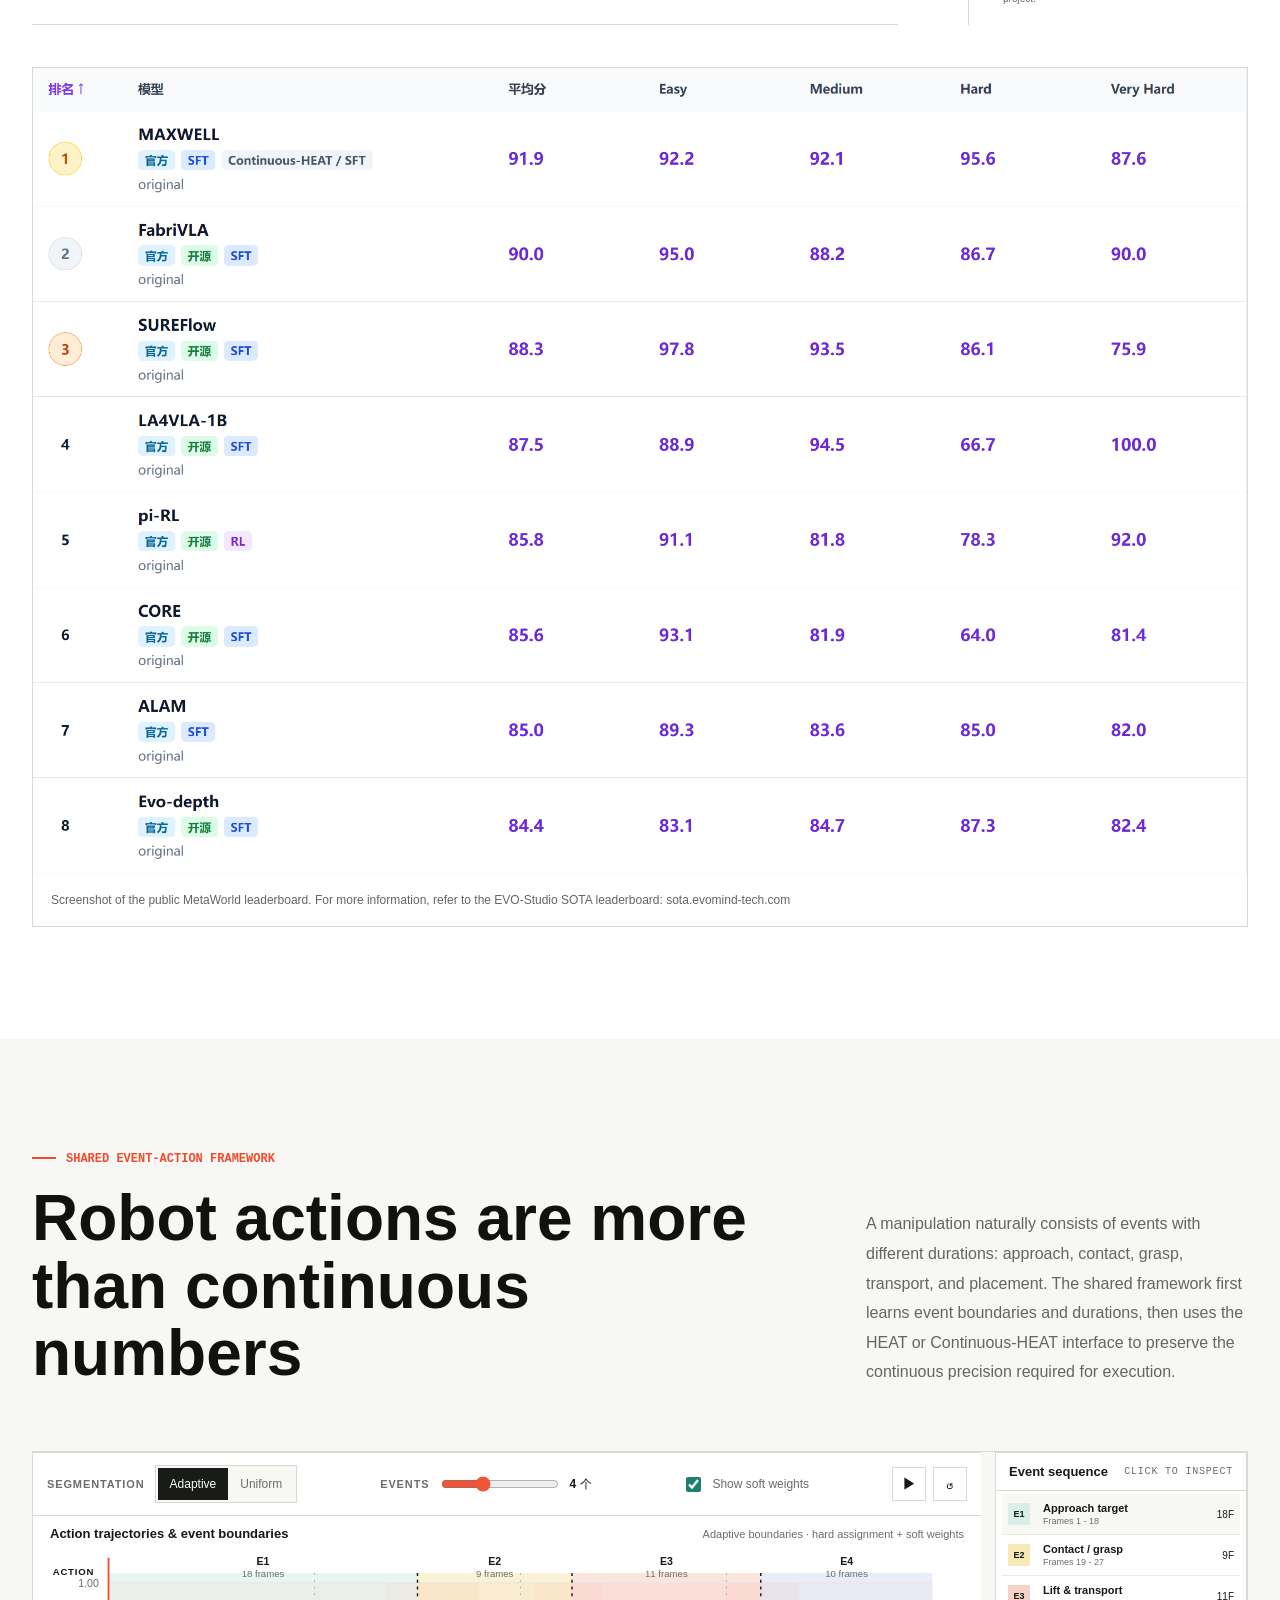
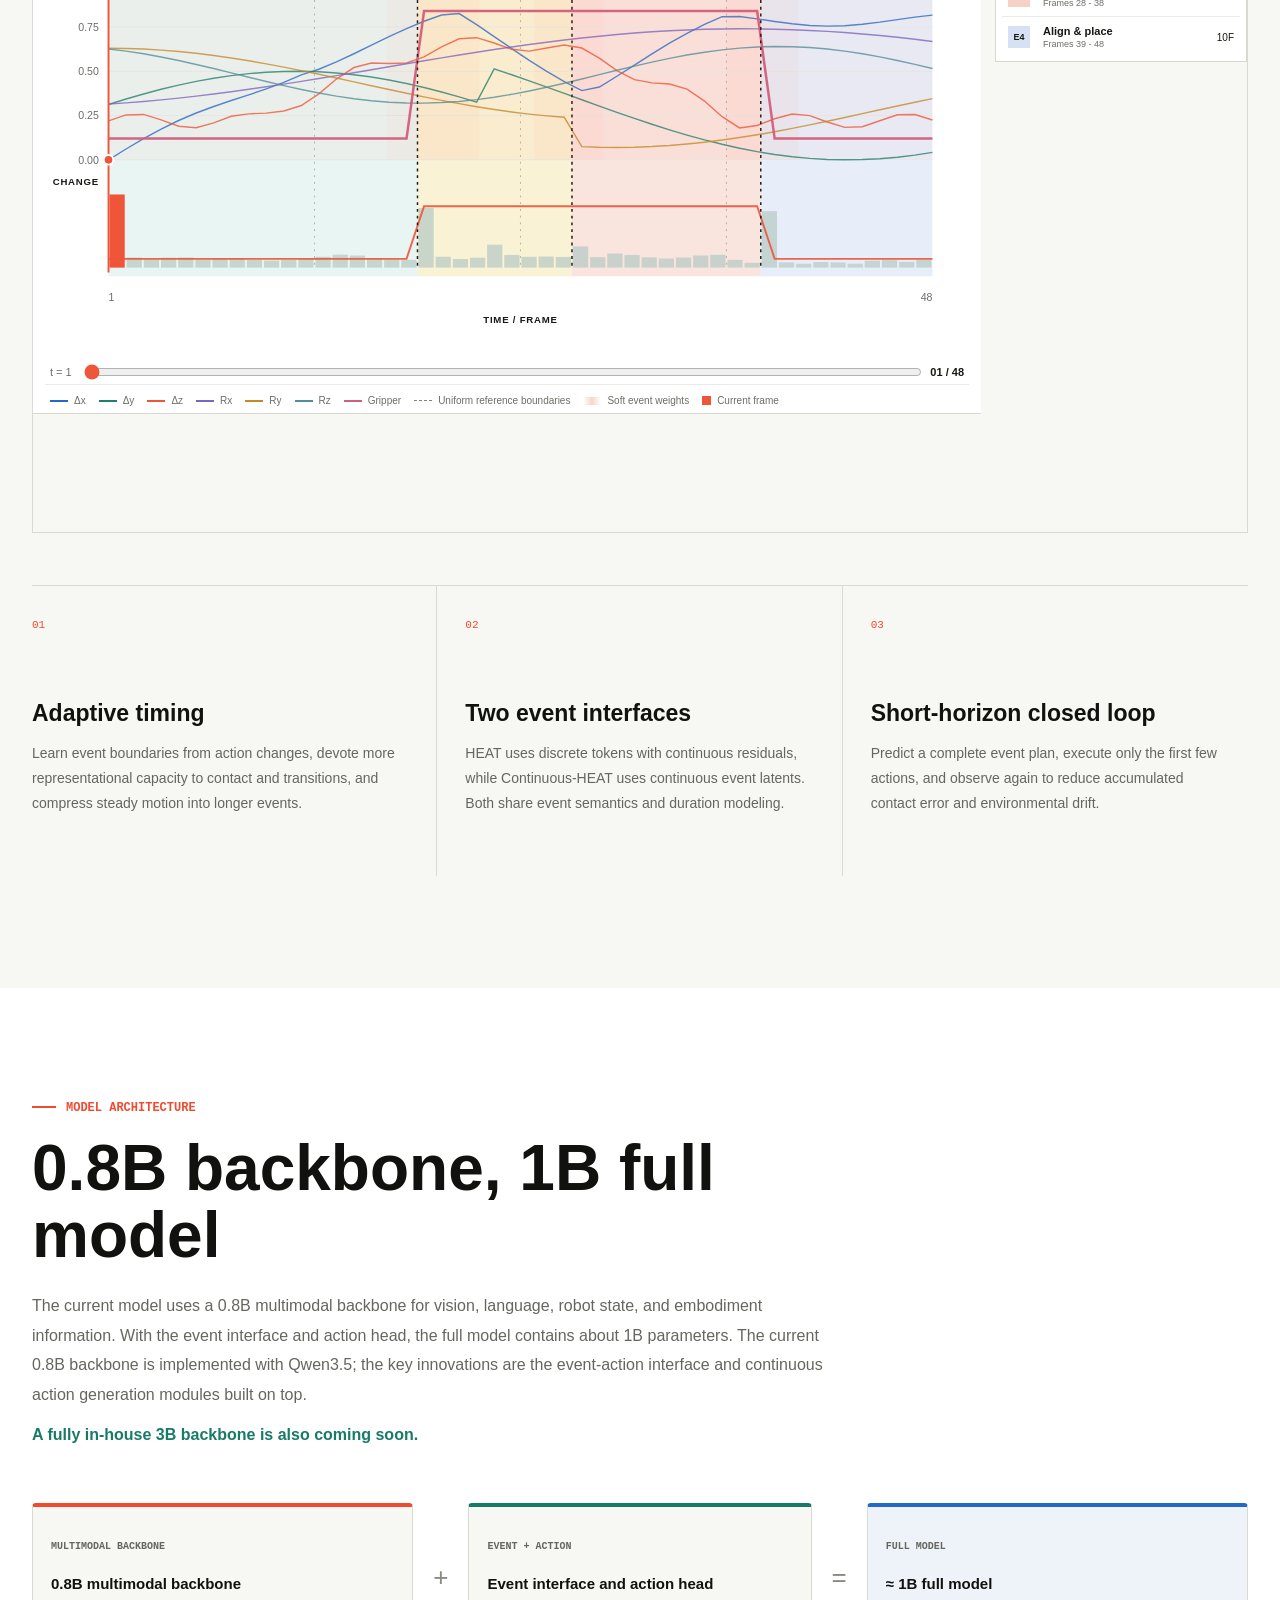
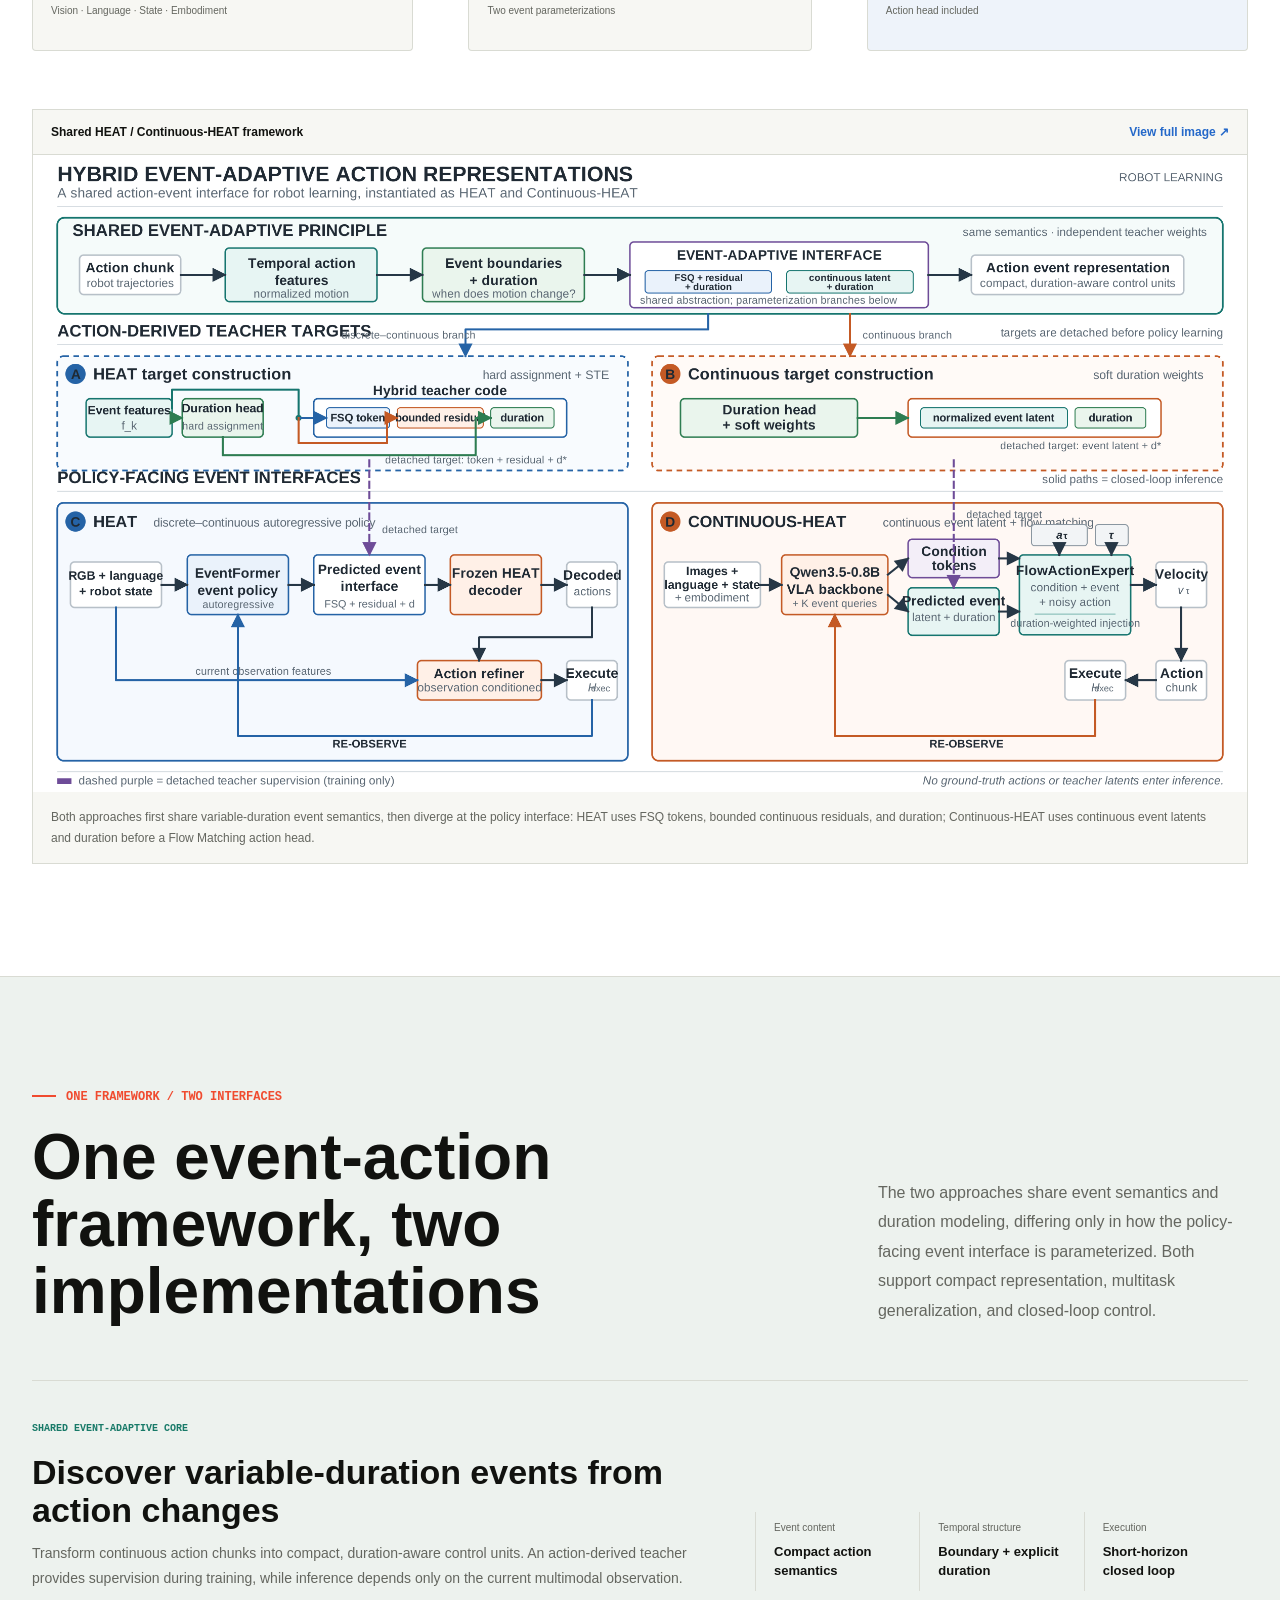
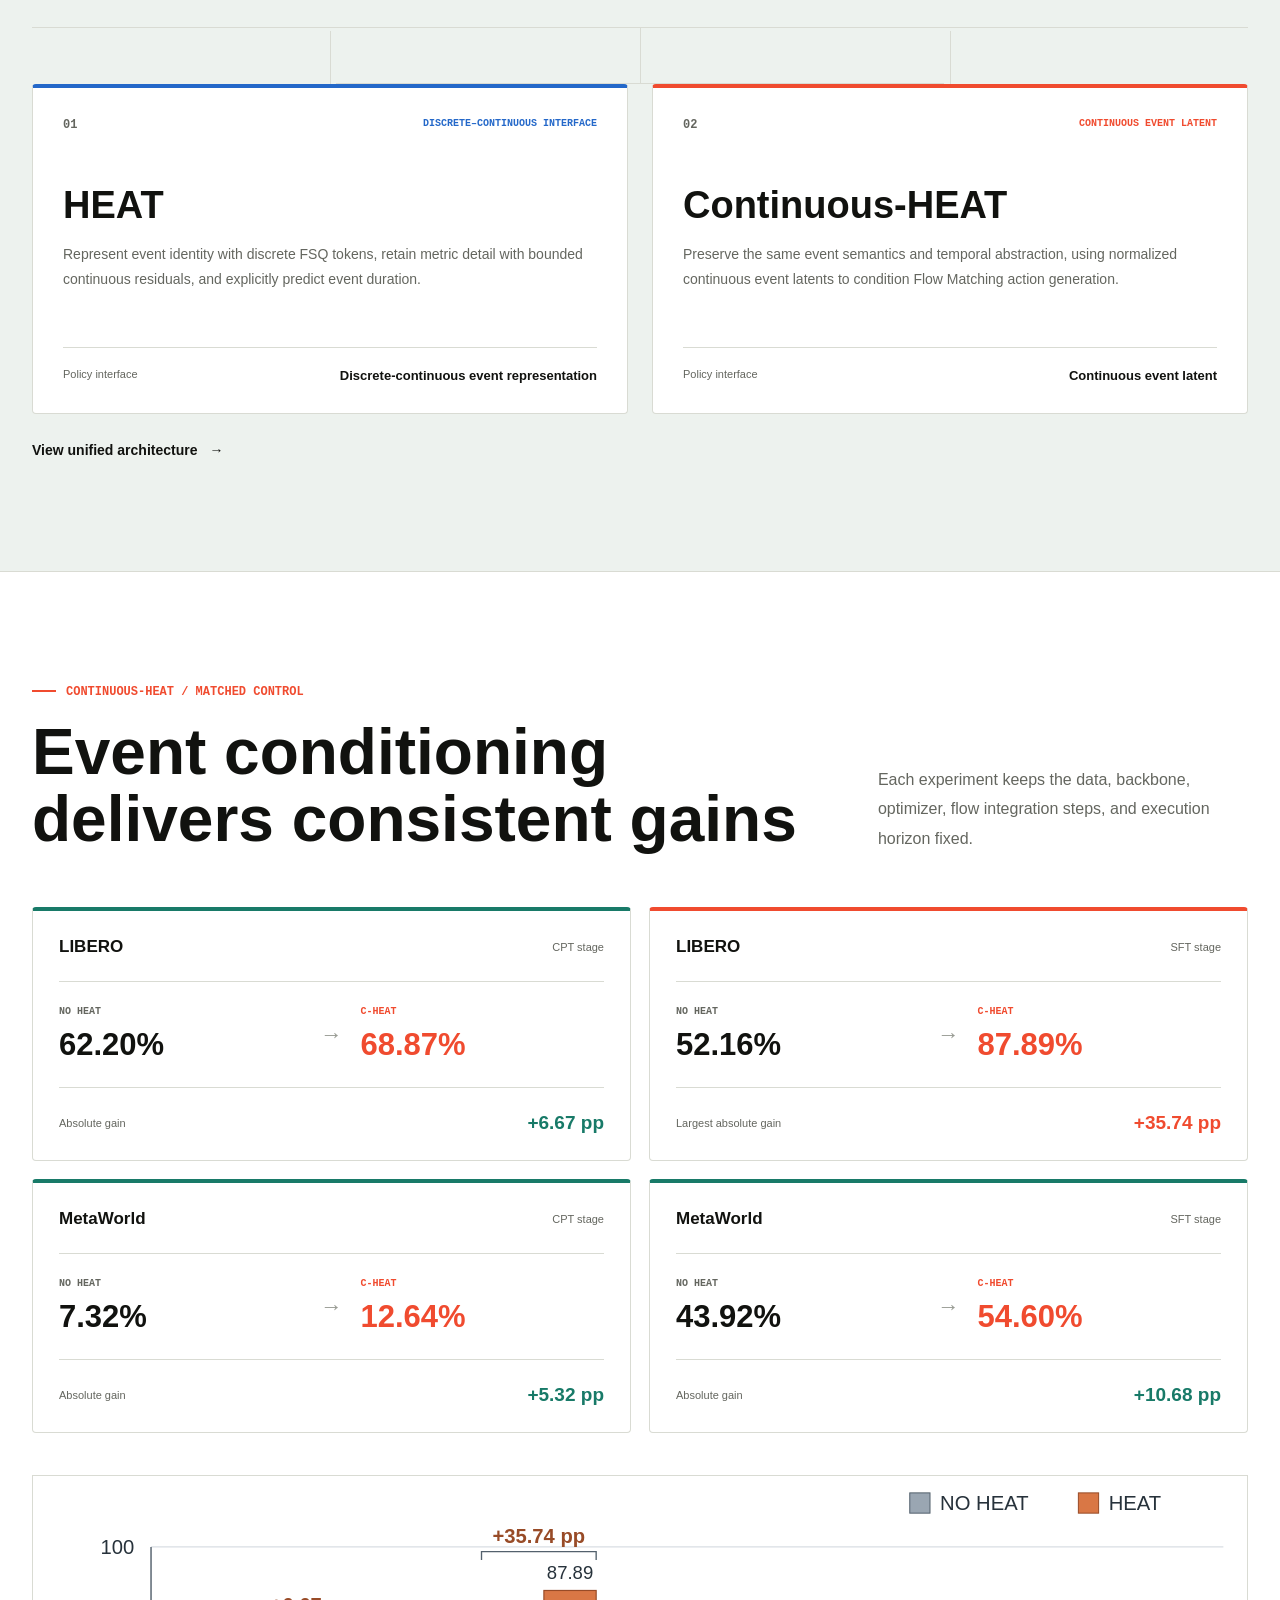
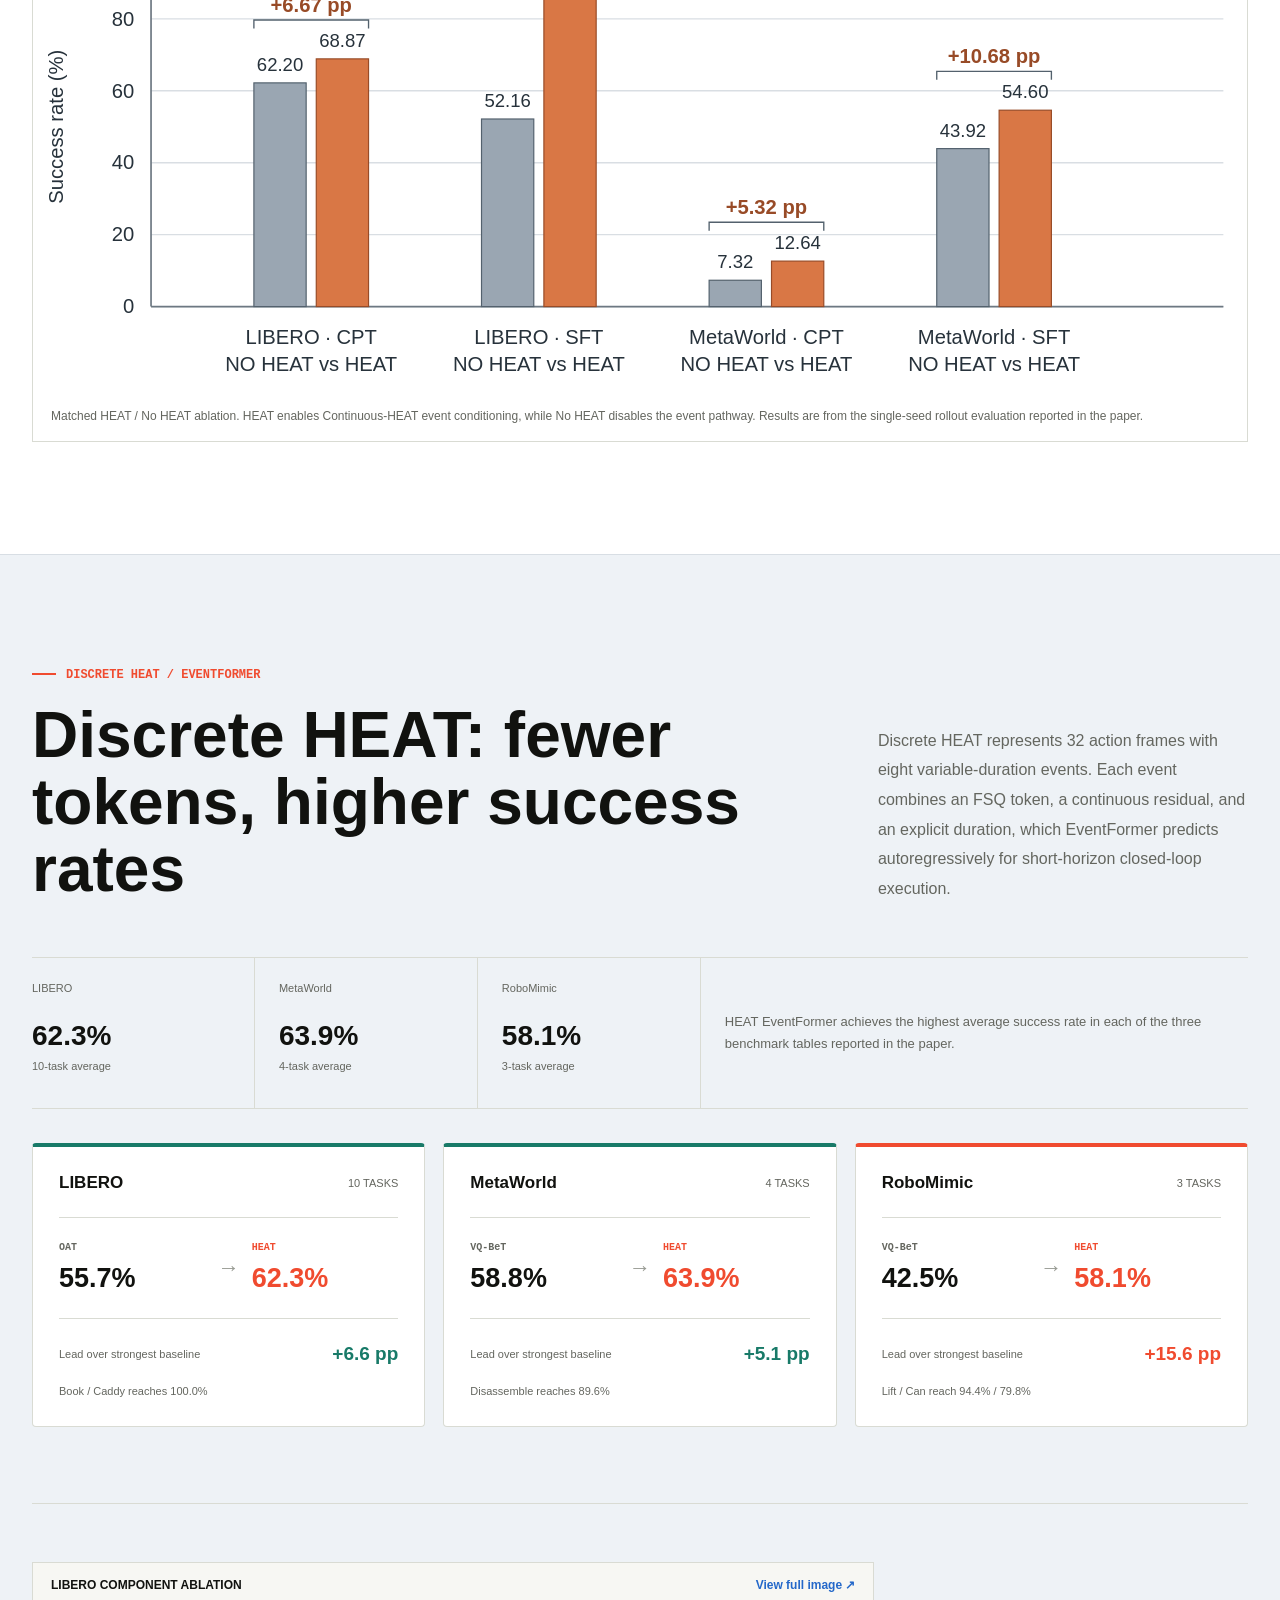
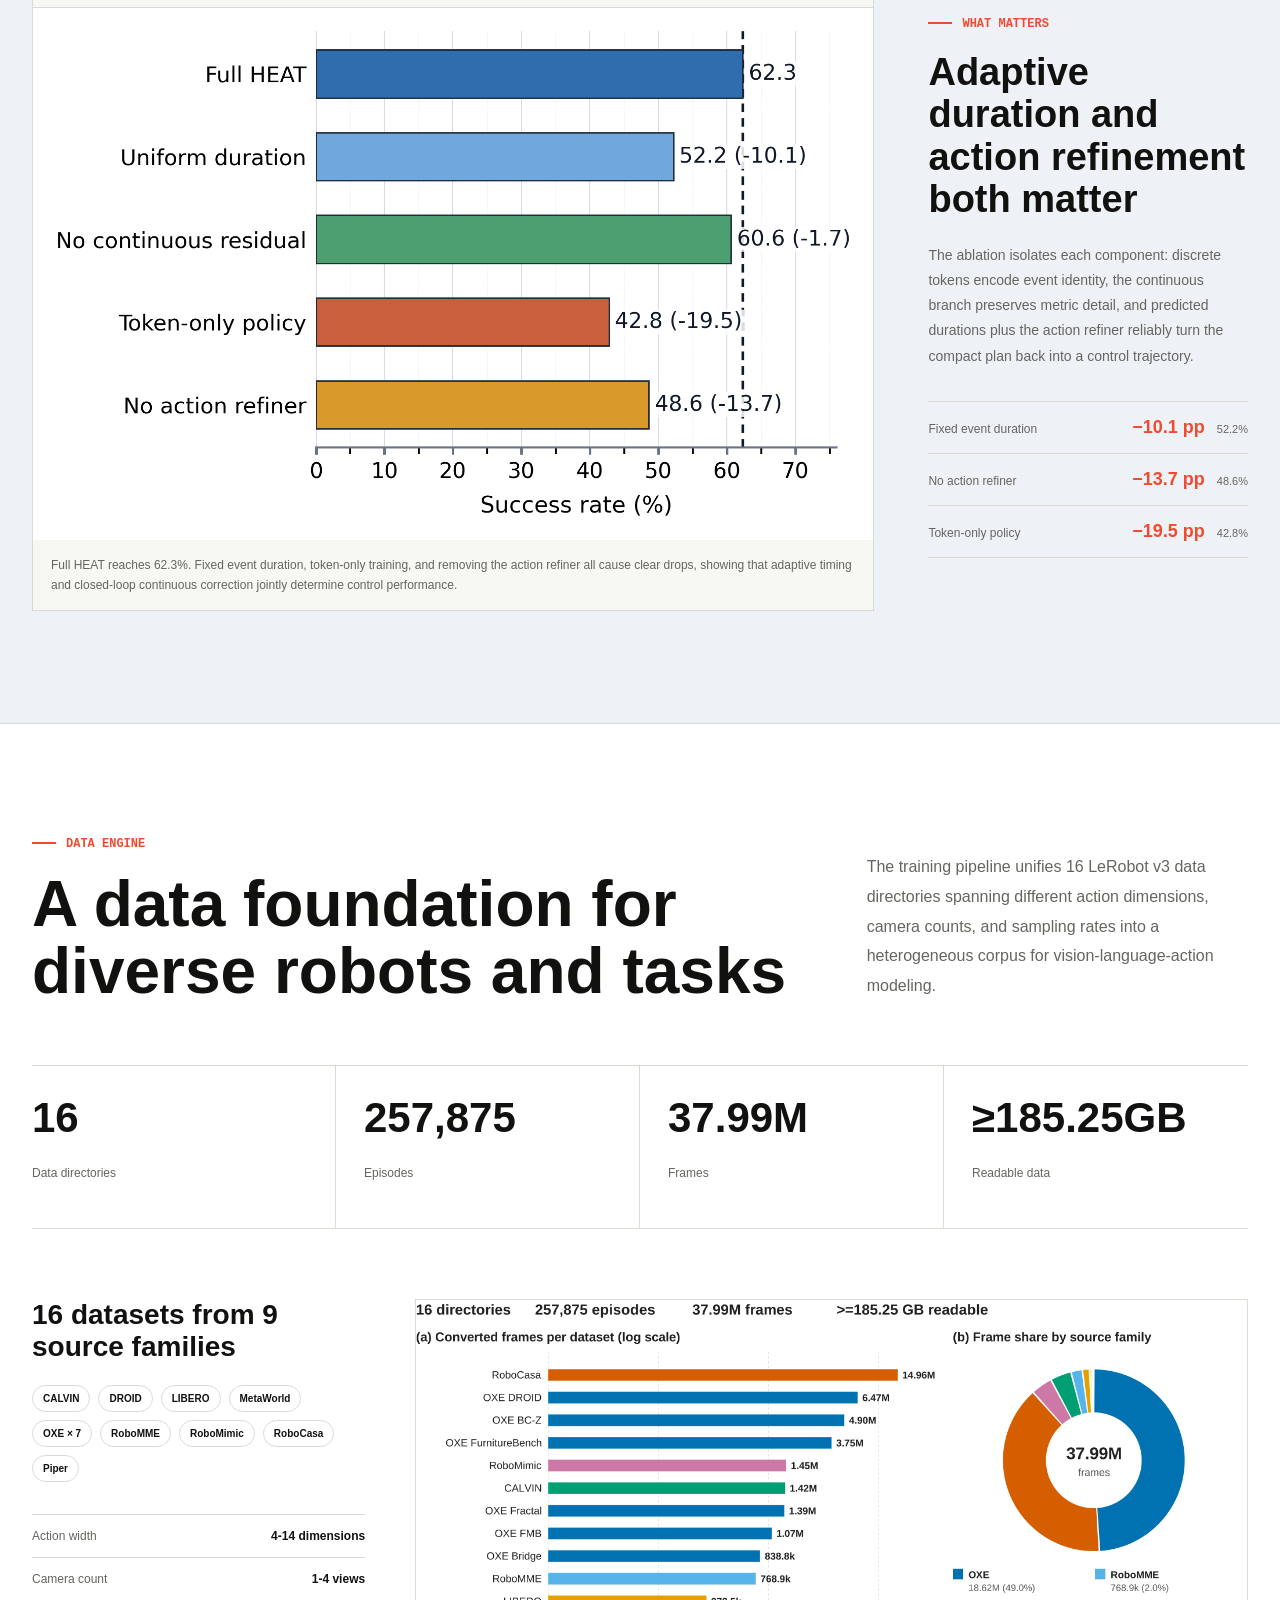
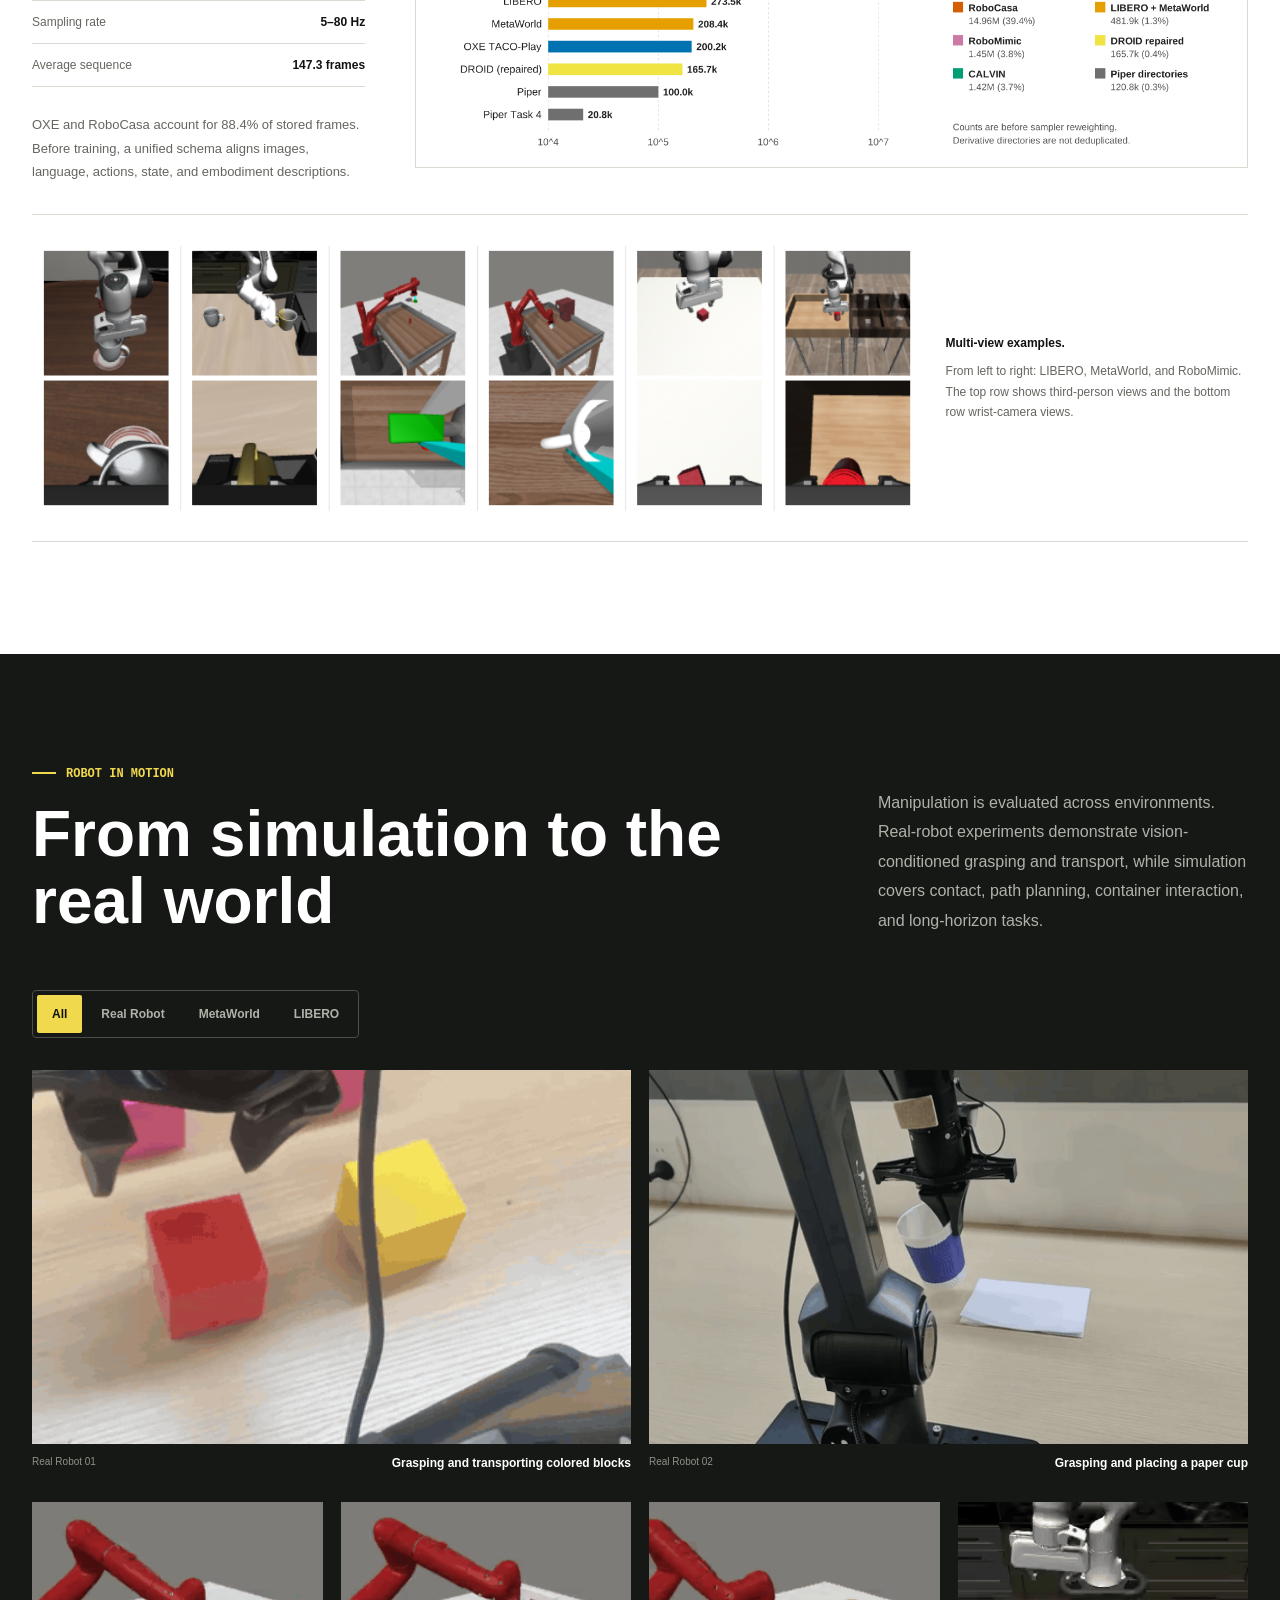
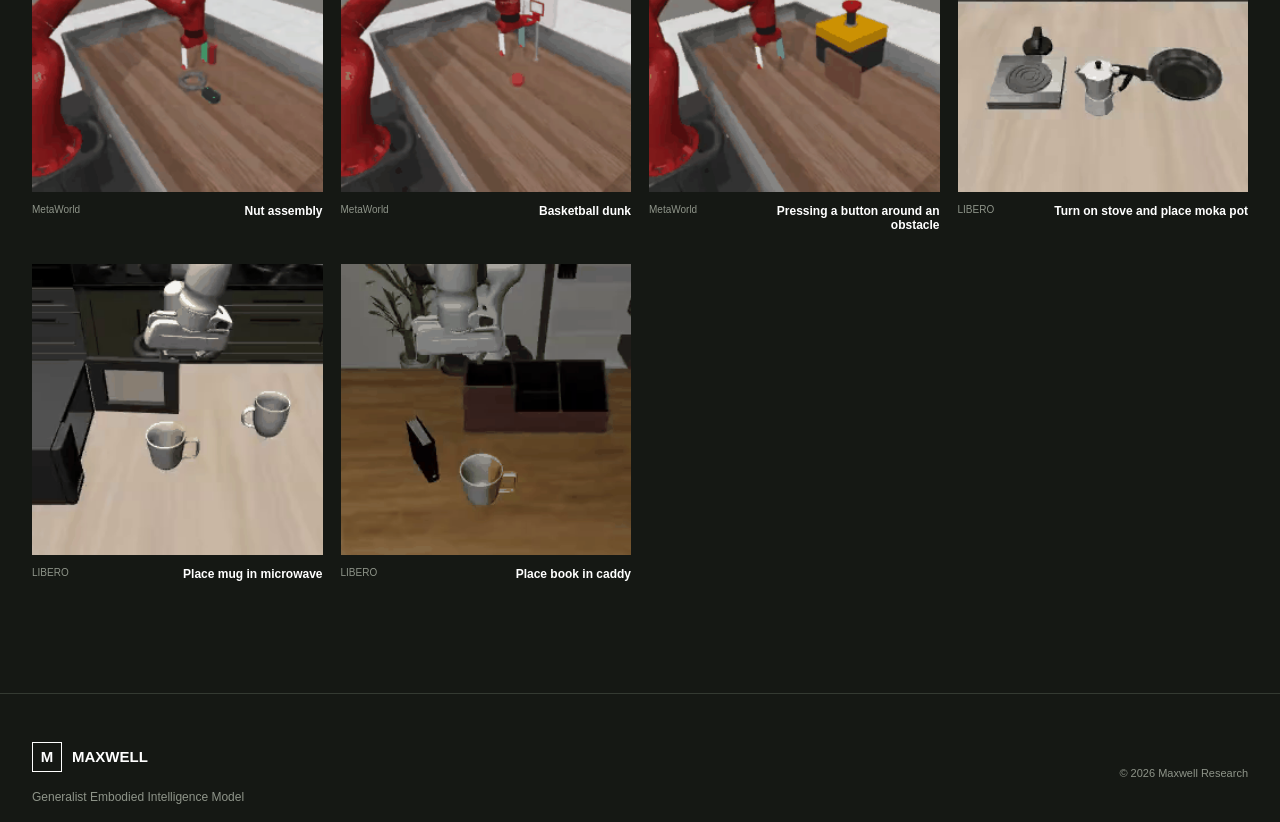
==== commit 80cacc80: "Update index.html" ====
--- a/index.html
+++ b/index.html
@@ -124,7 +124,7 @@
 
         <figure class="chart-figure reveal">
           <img src="assets/figures/榜单截图.png" alt="MetaWorld 公开榜单截图" loading="lazy">
-          <figcaption>MetaWorld 公开榜单截图。</figcaption>
+          <figcaption>MetaWorld 公开榜单截图。更多信息参考物智进化（EVO-Studio）SOTA 榜单：sota.evomind-tech.com</figcaption>
         </figure>
       </div>
     </section>
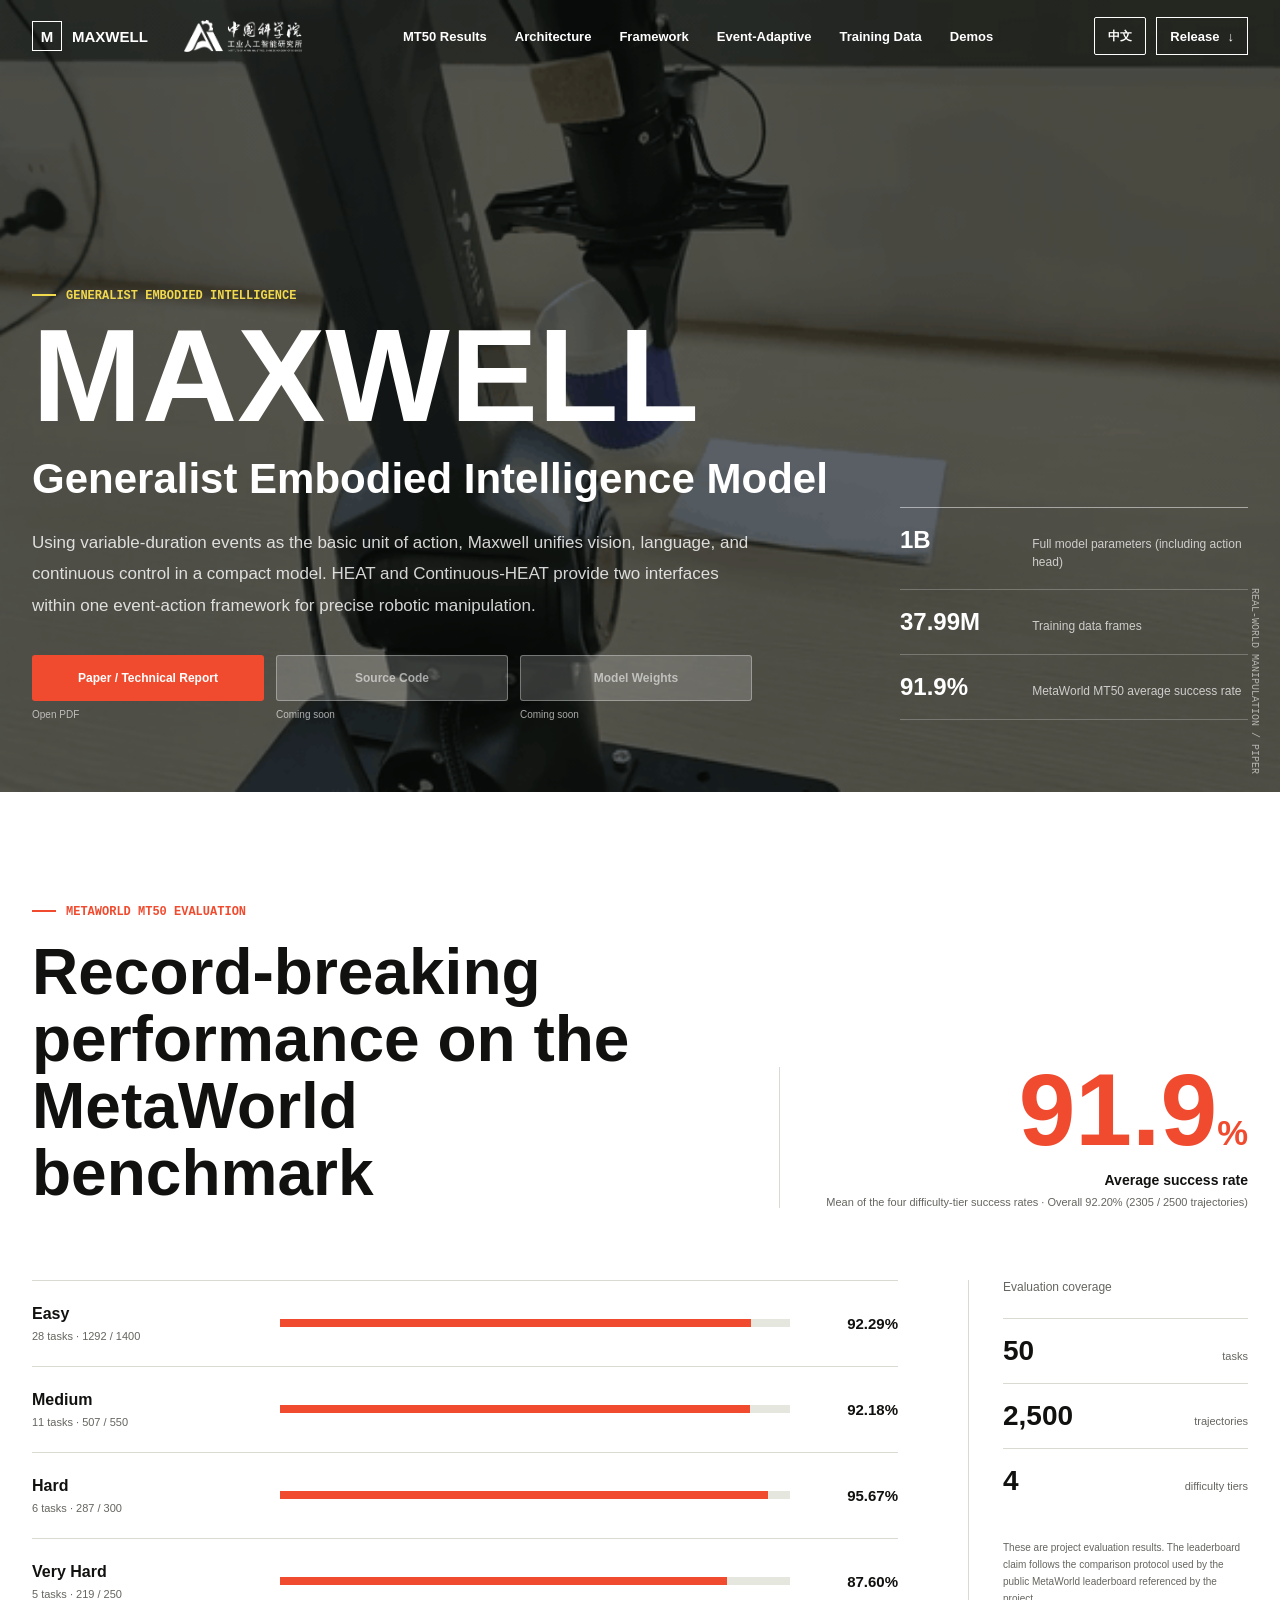
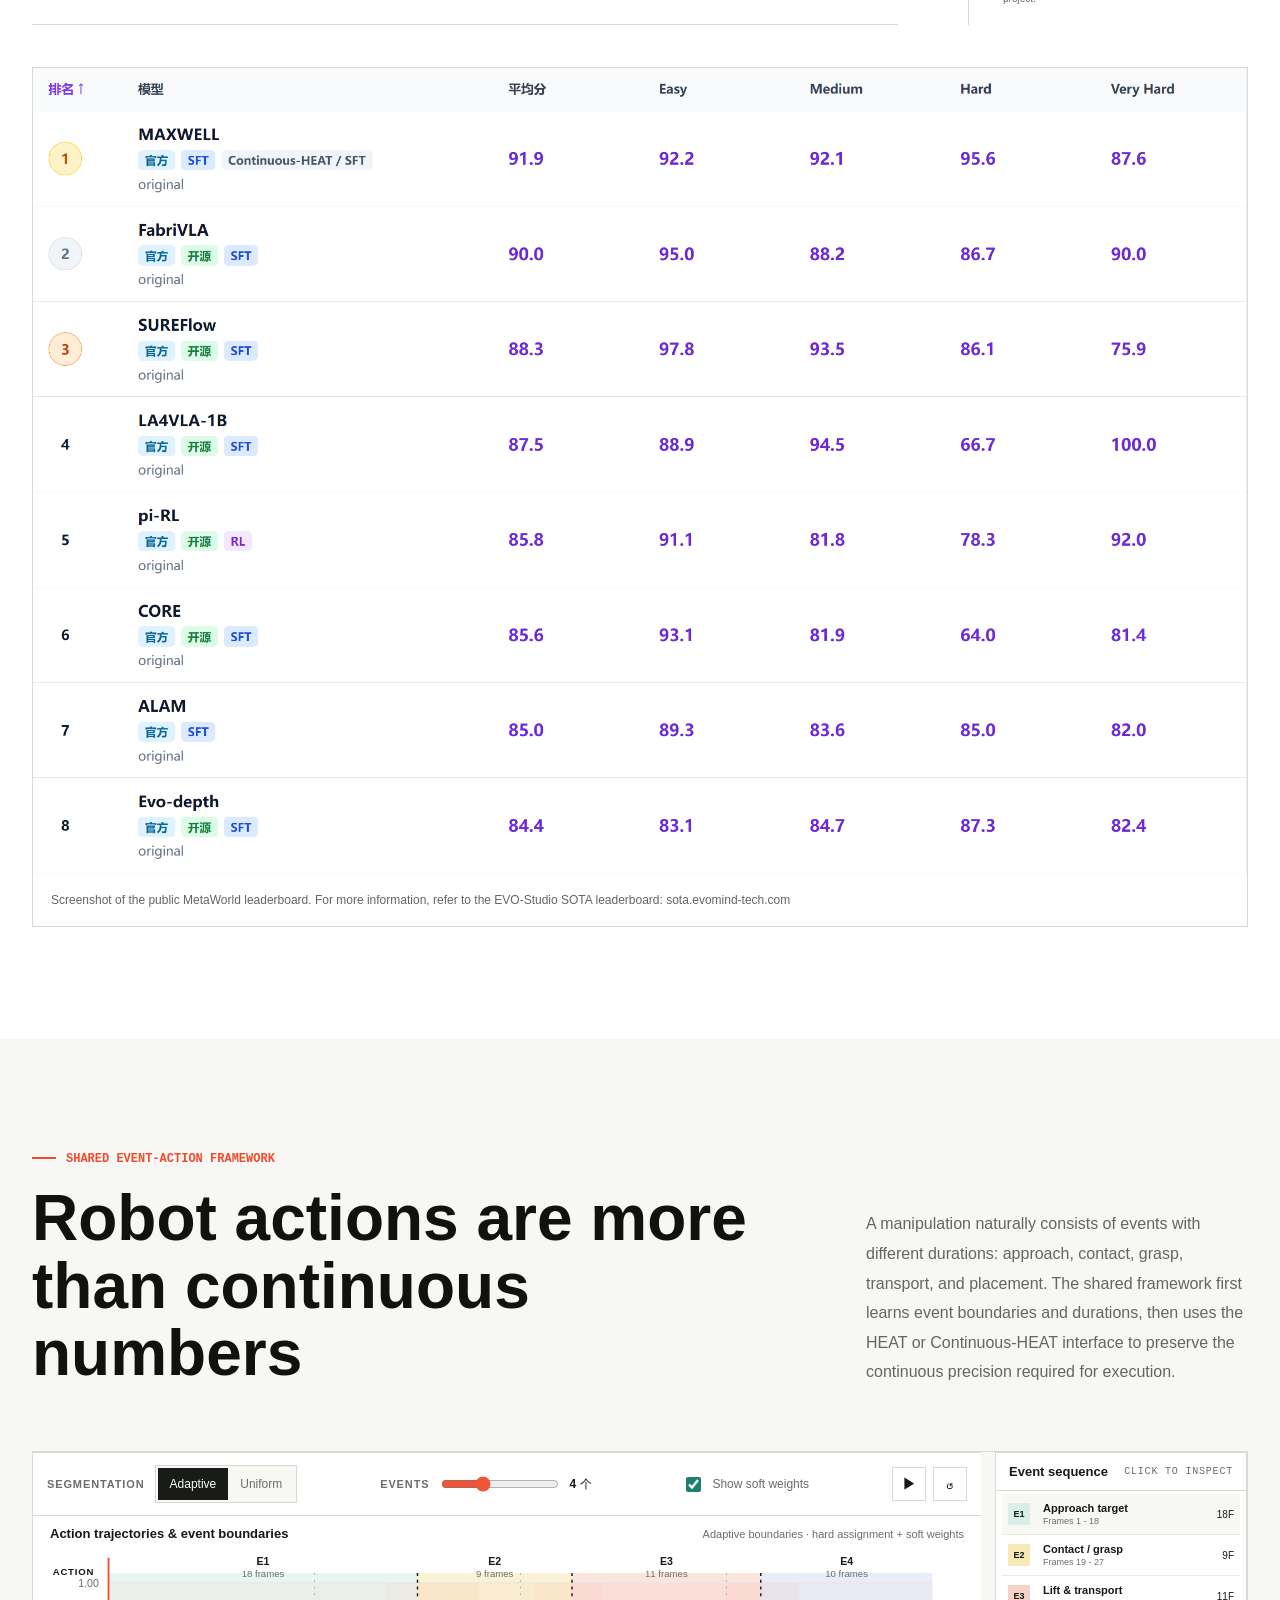
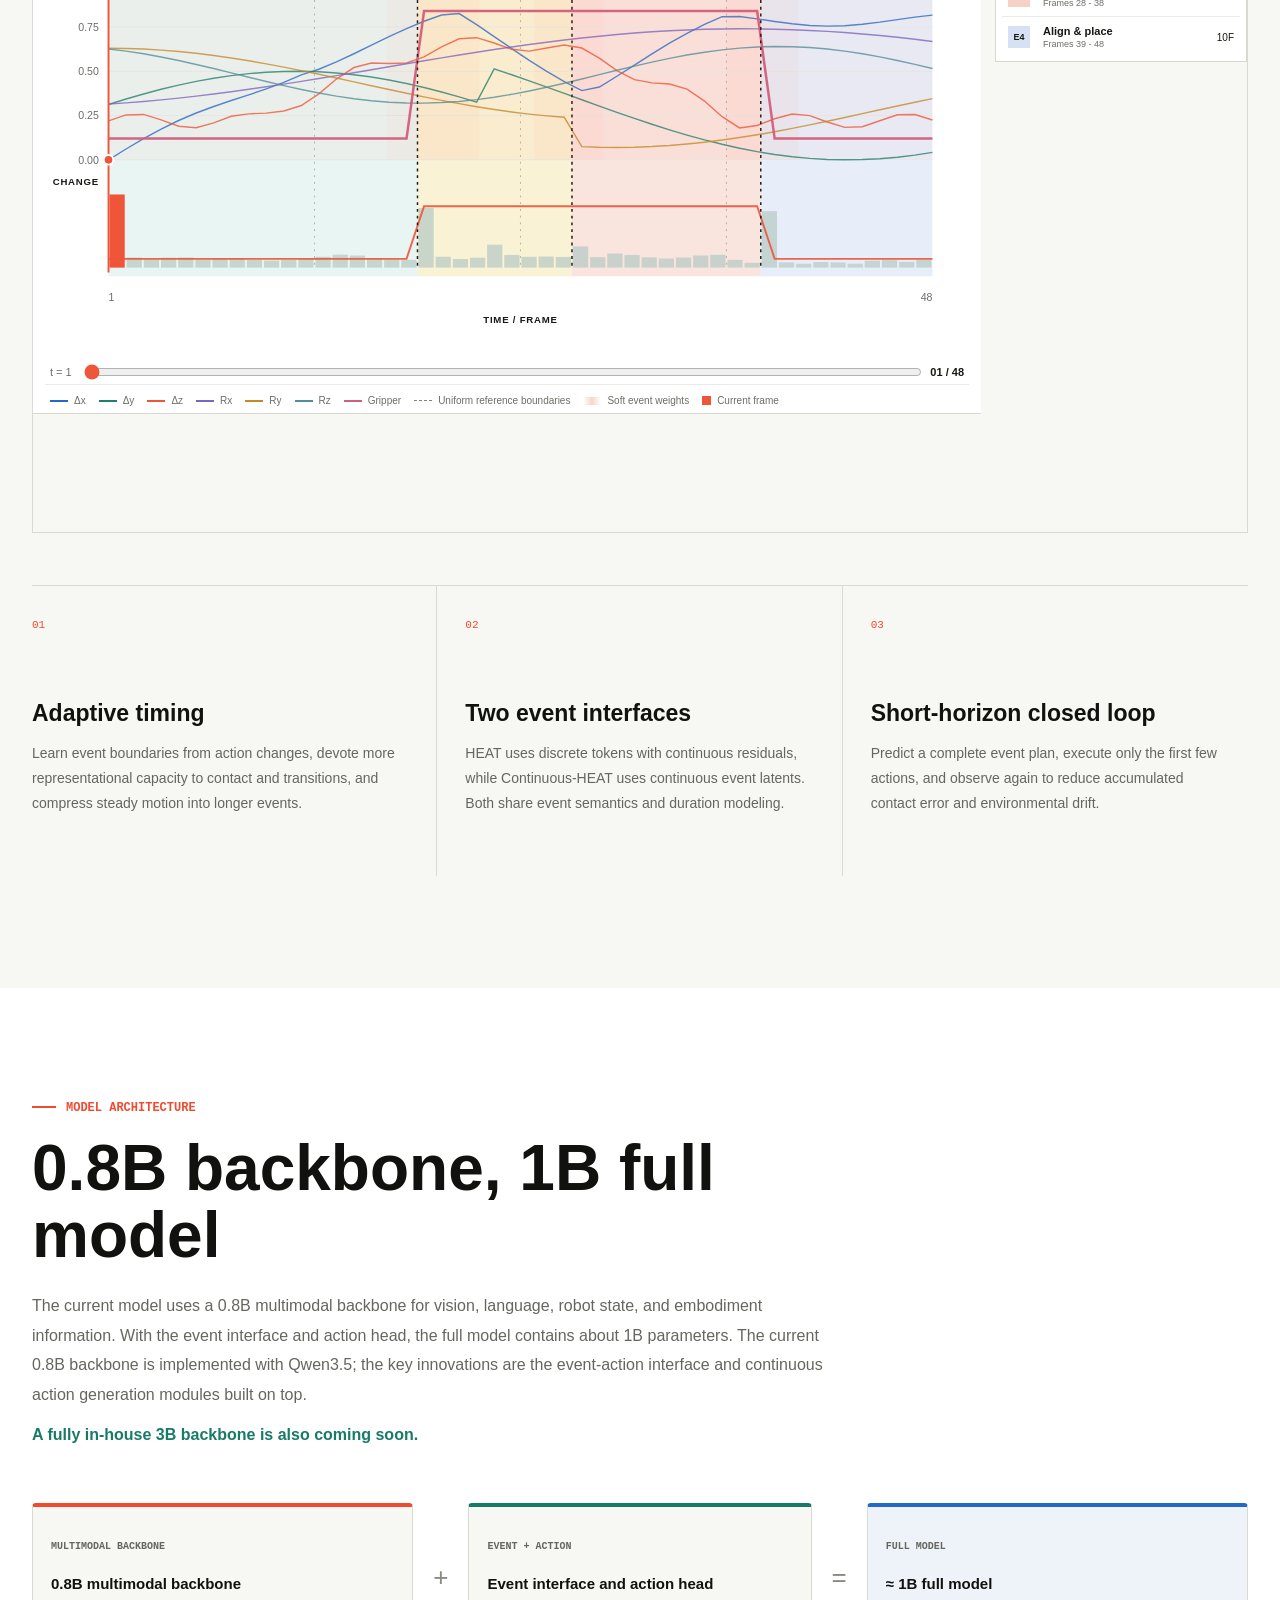
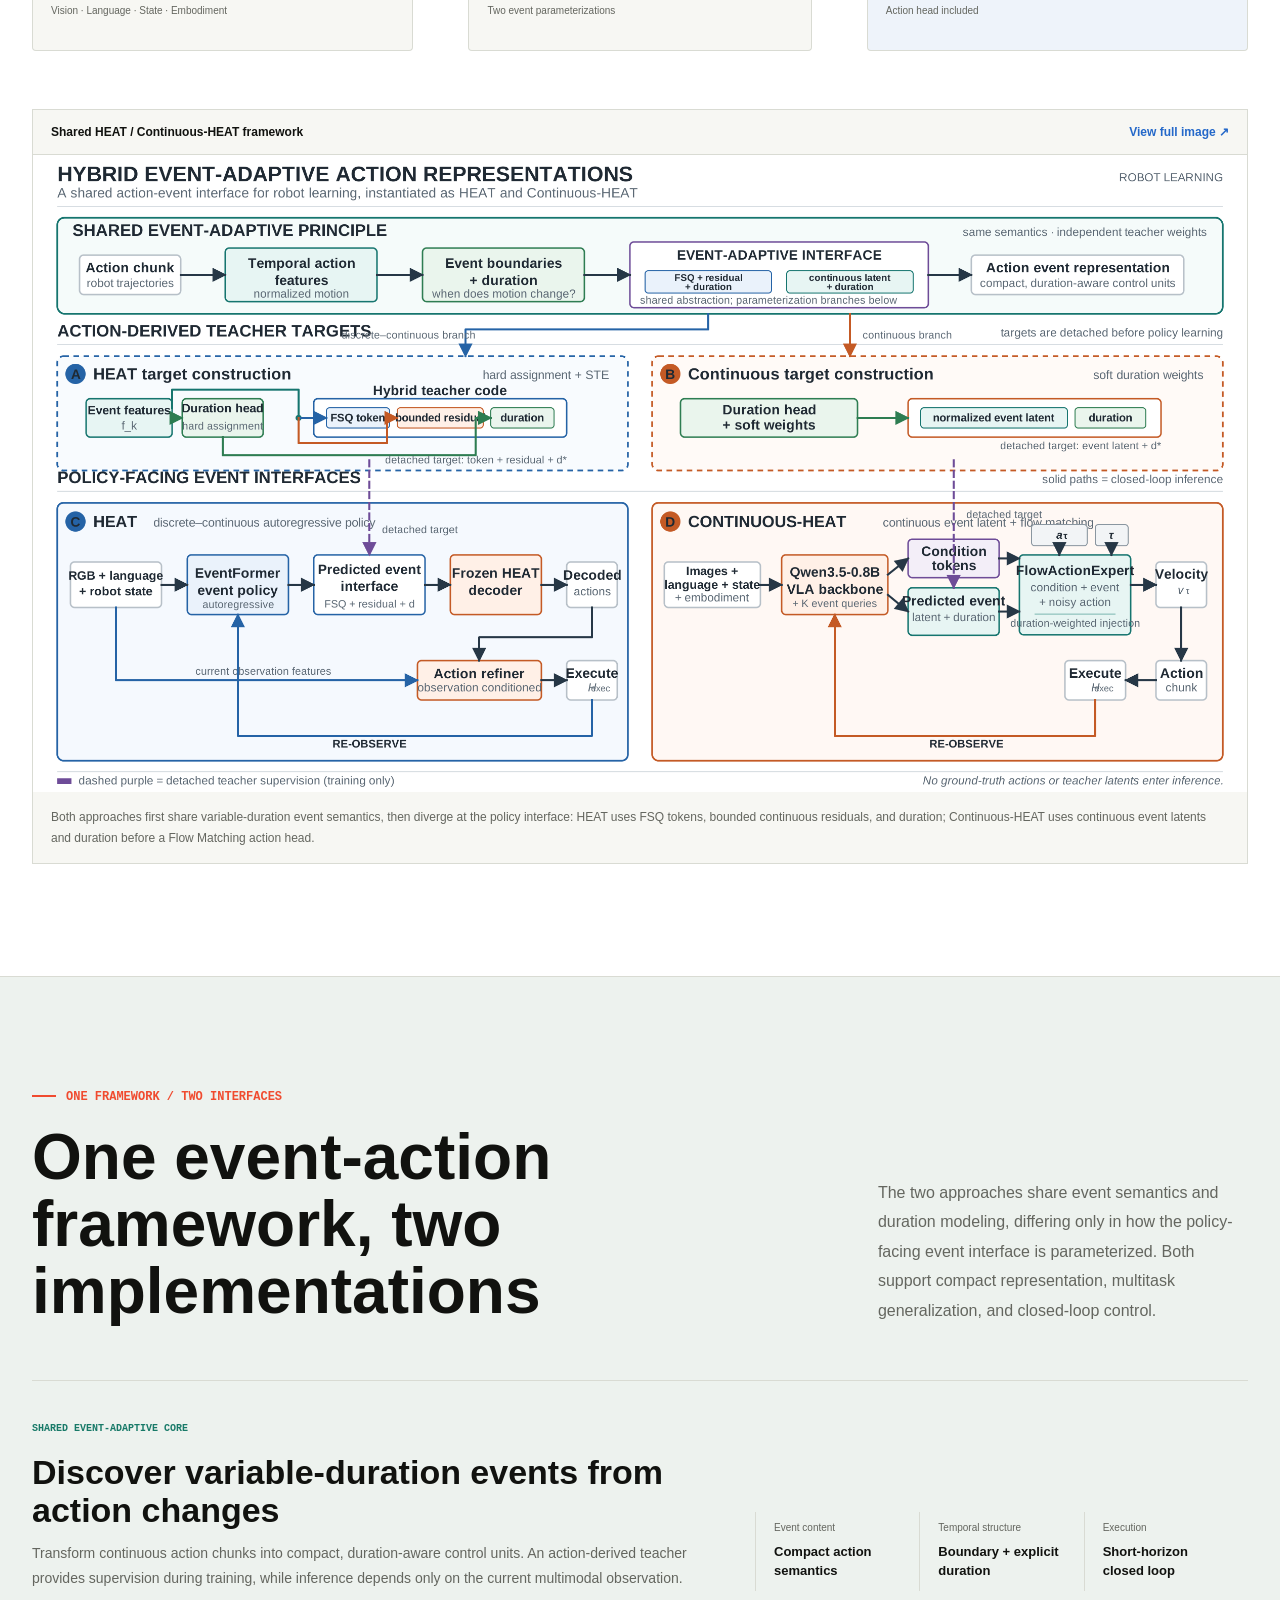
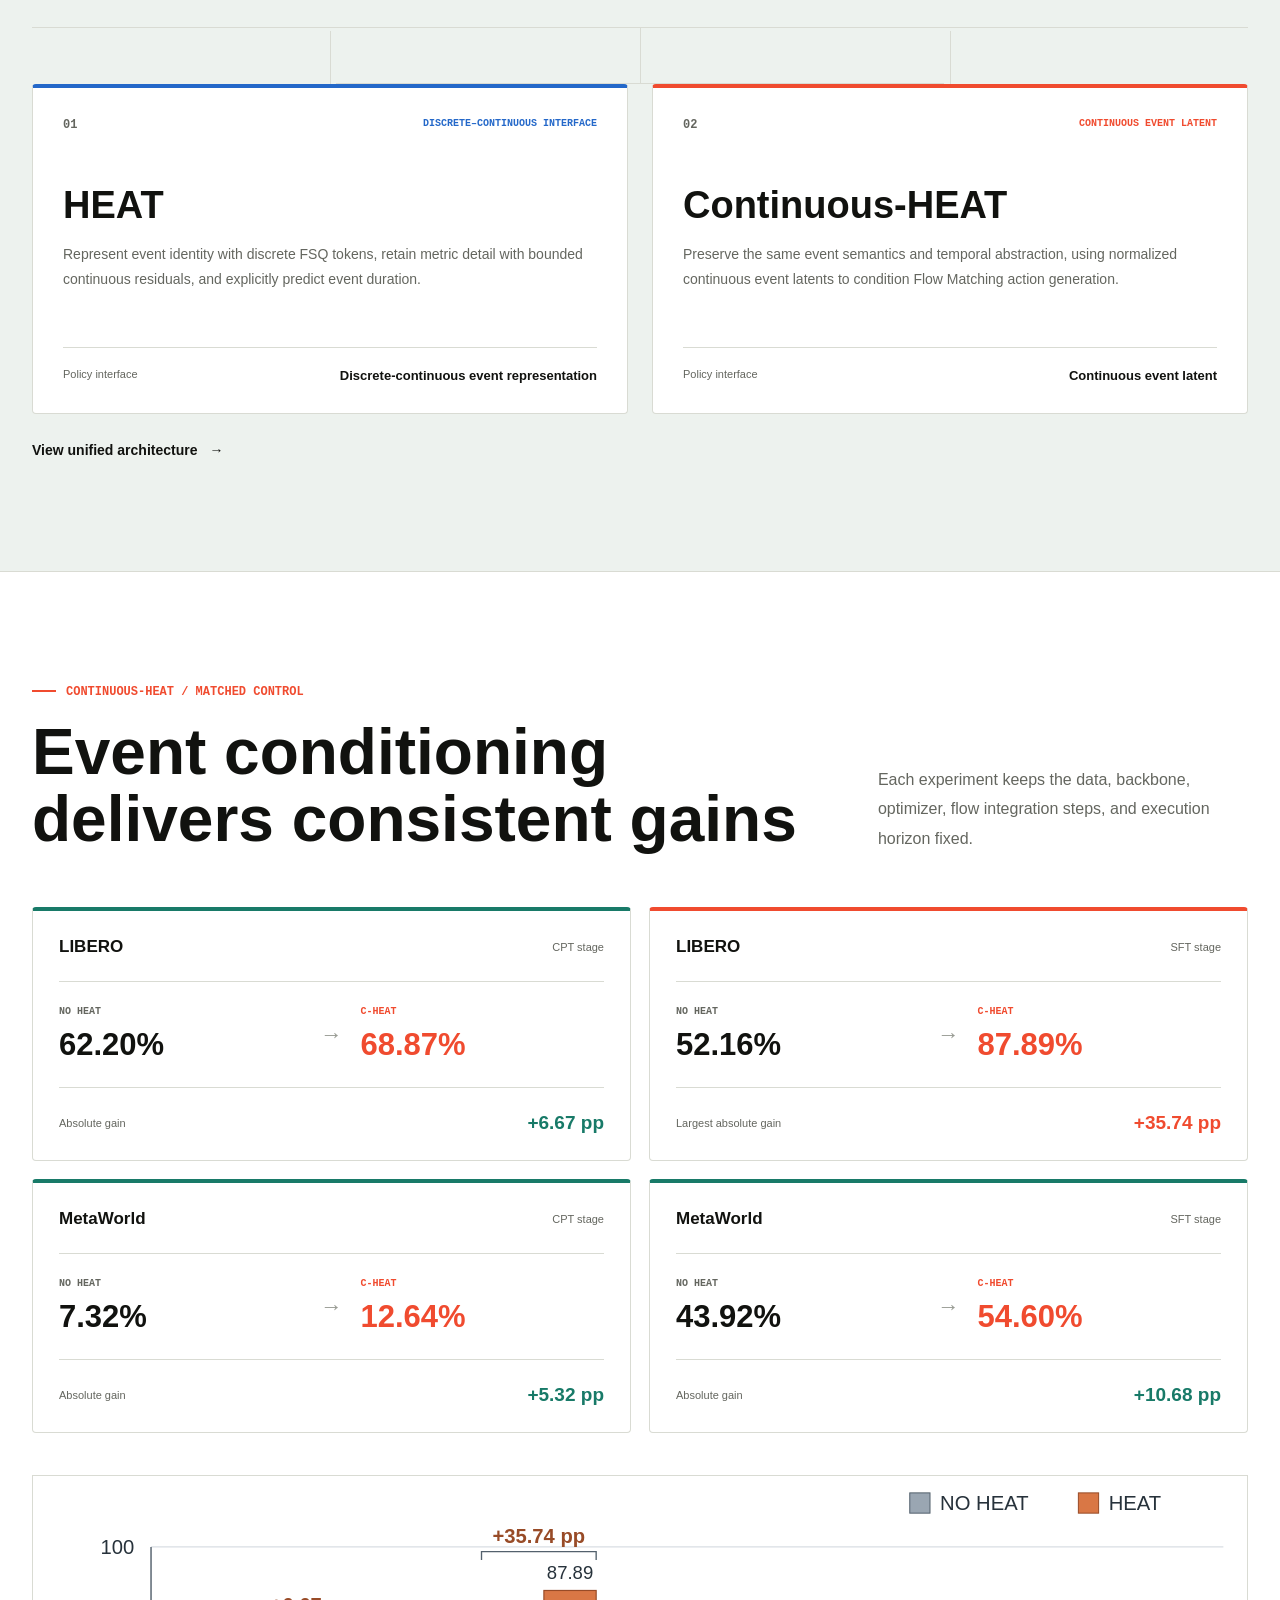
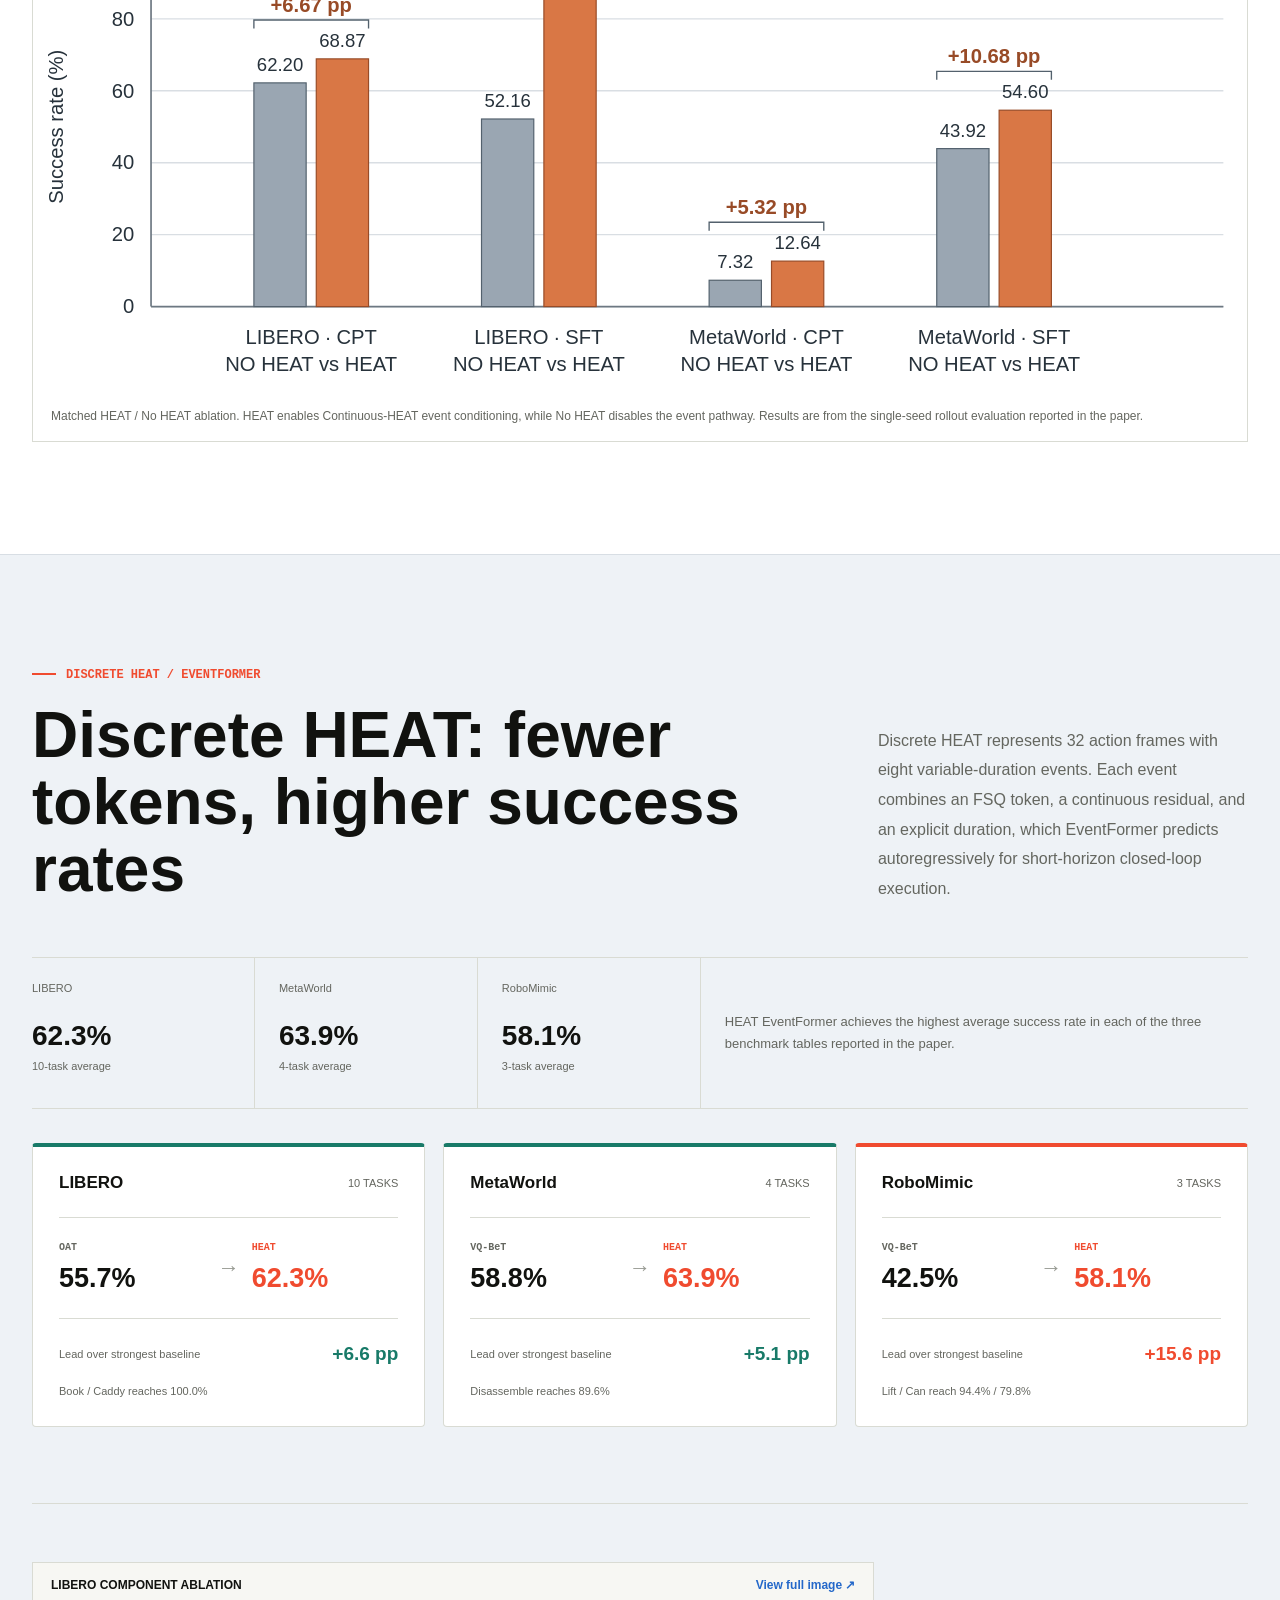
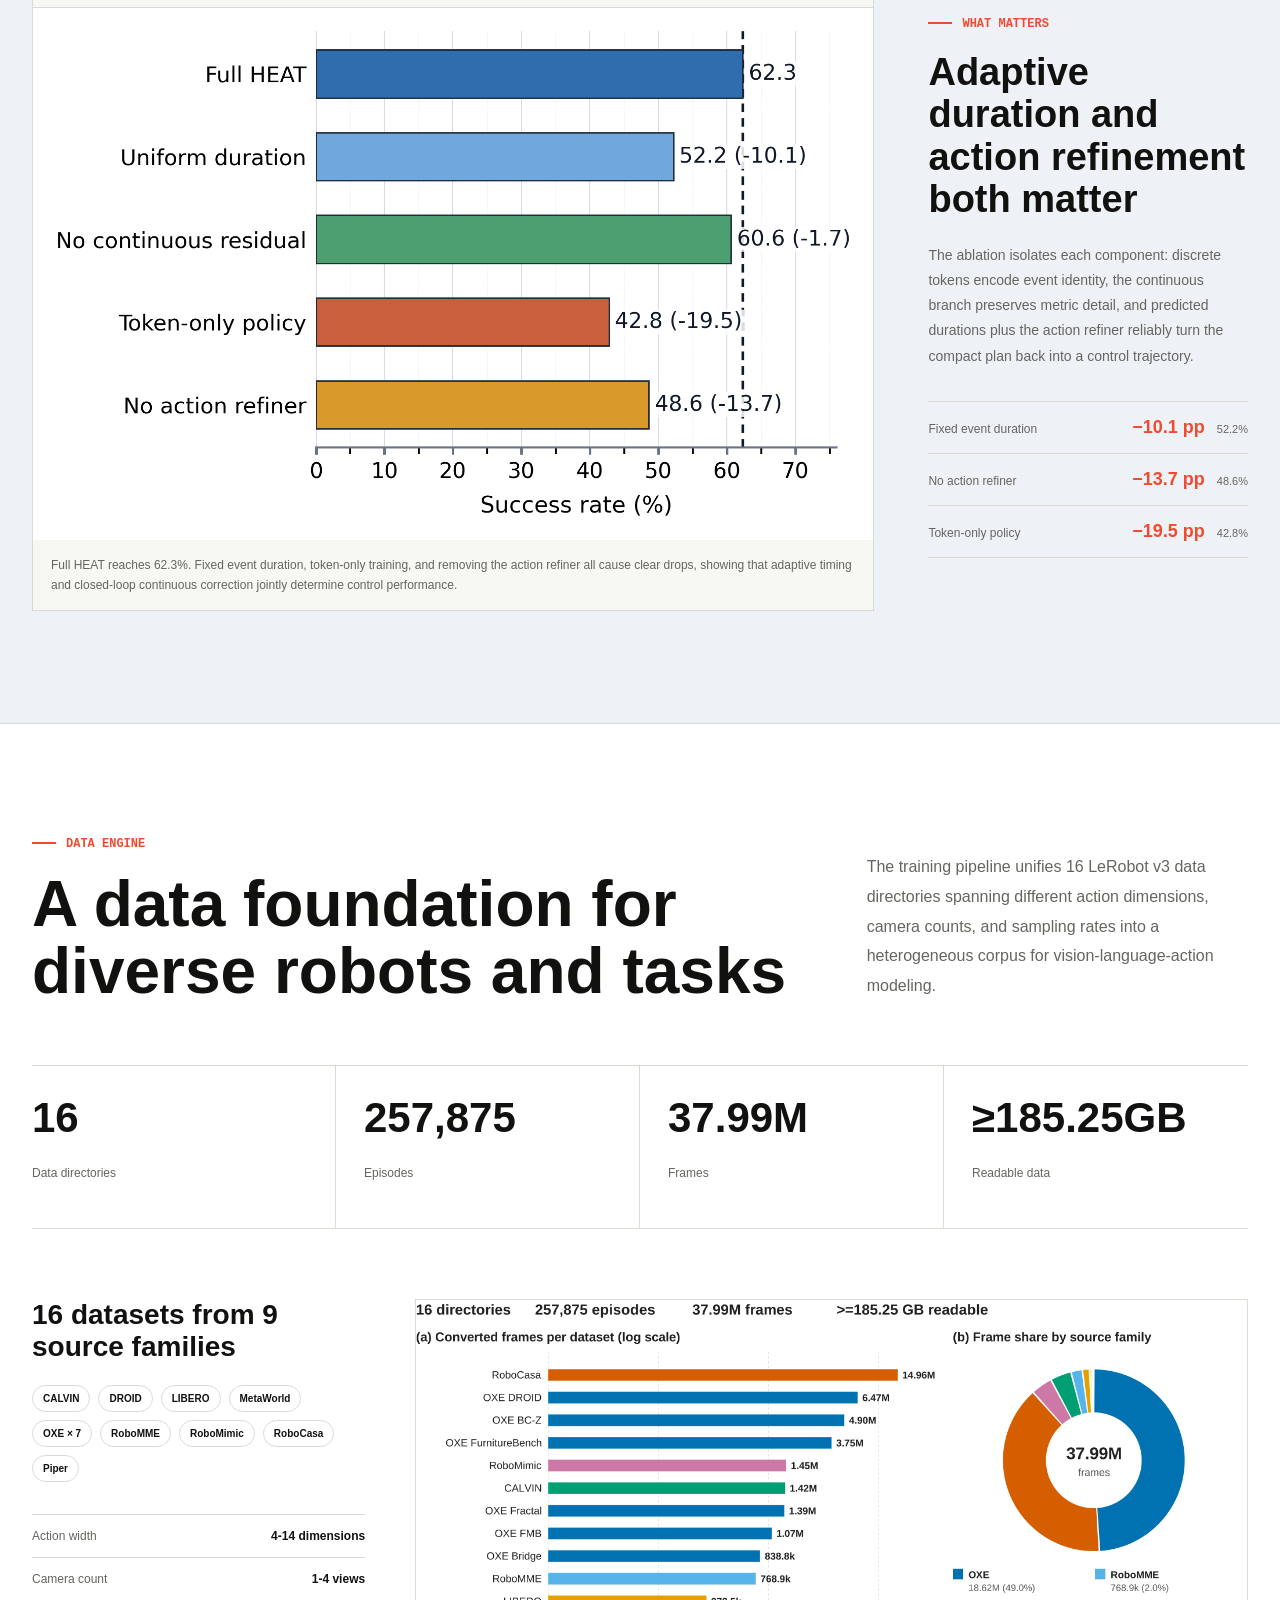
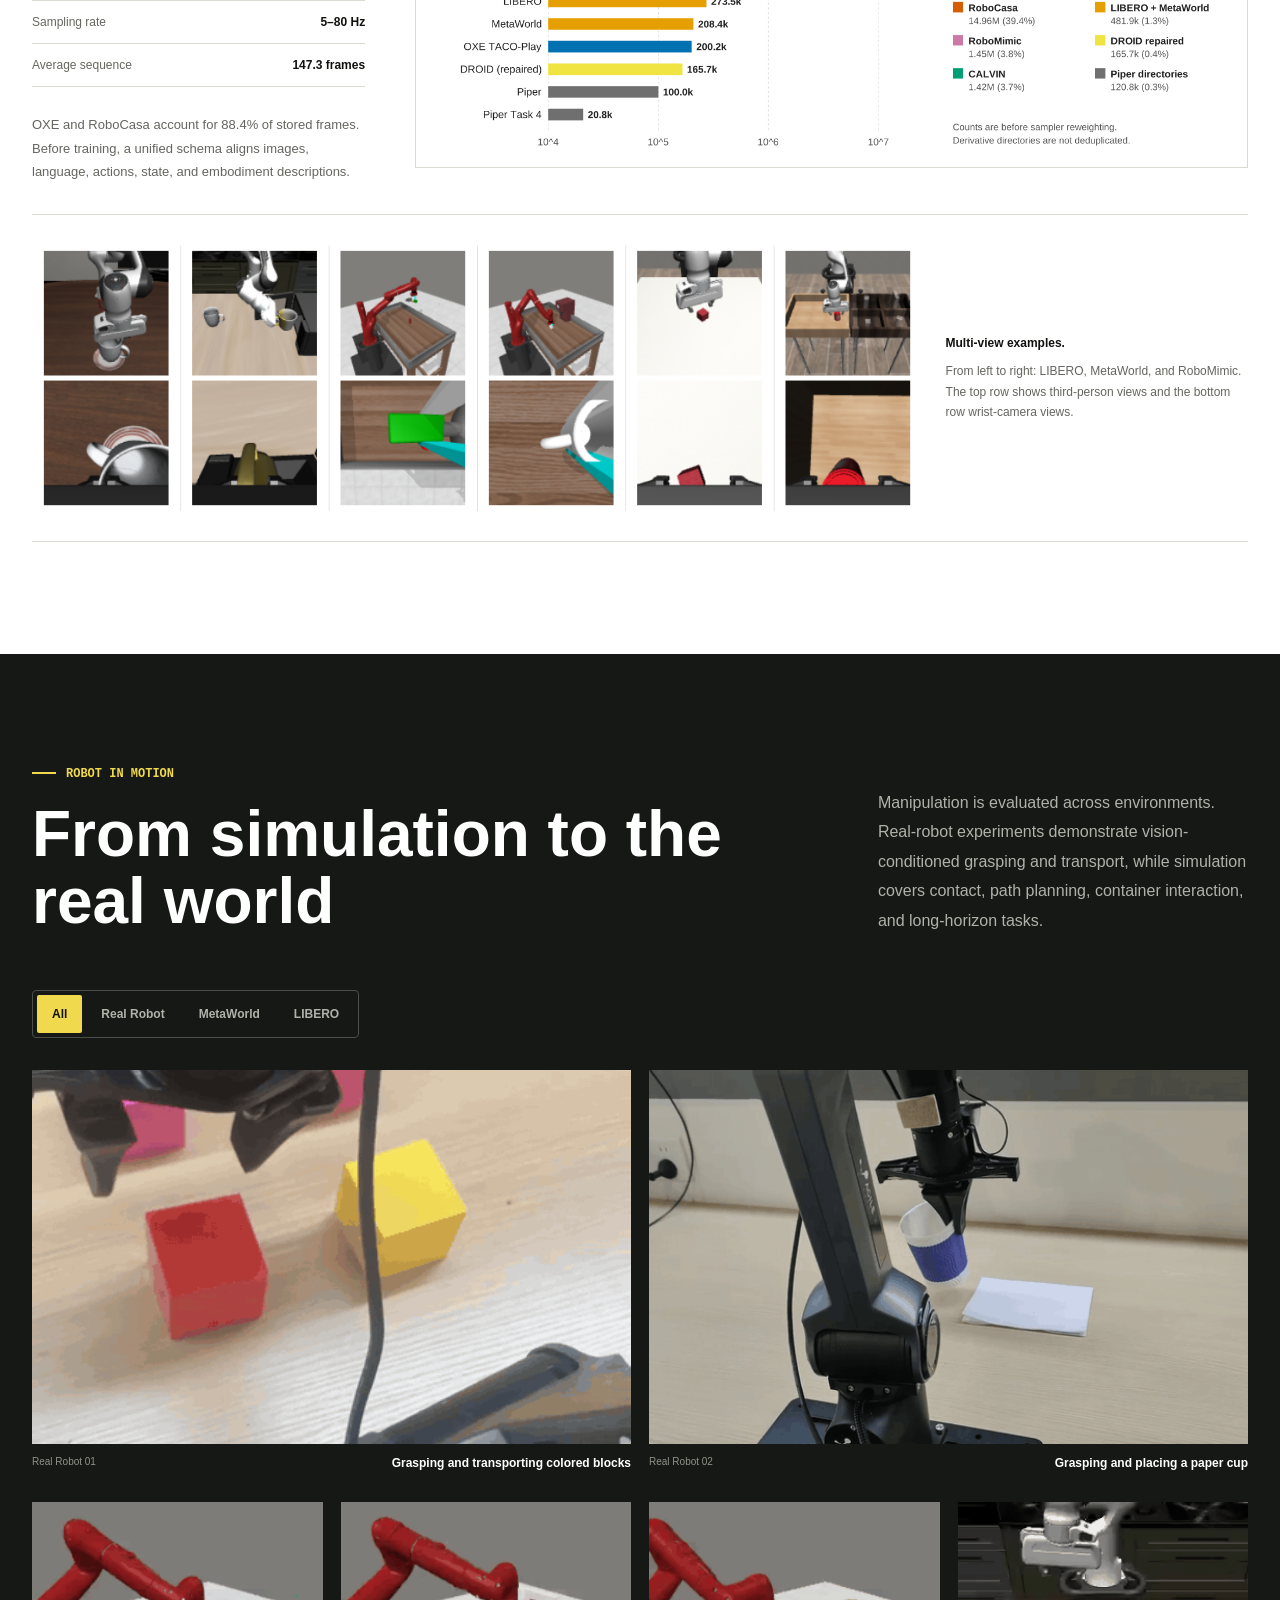
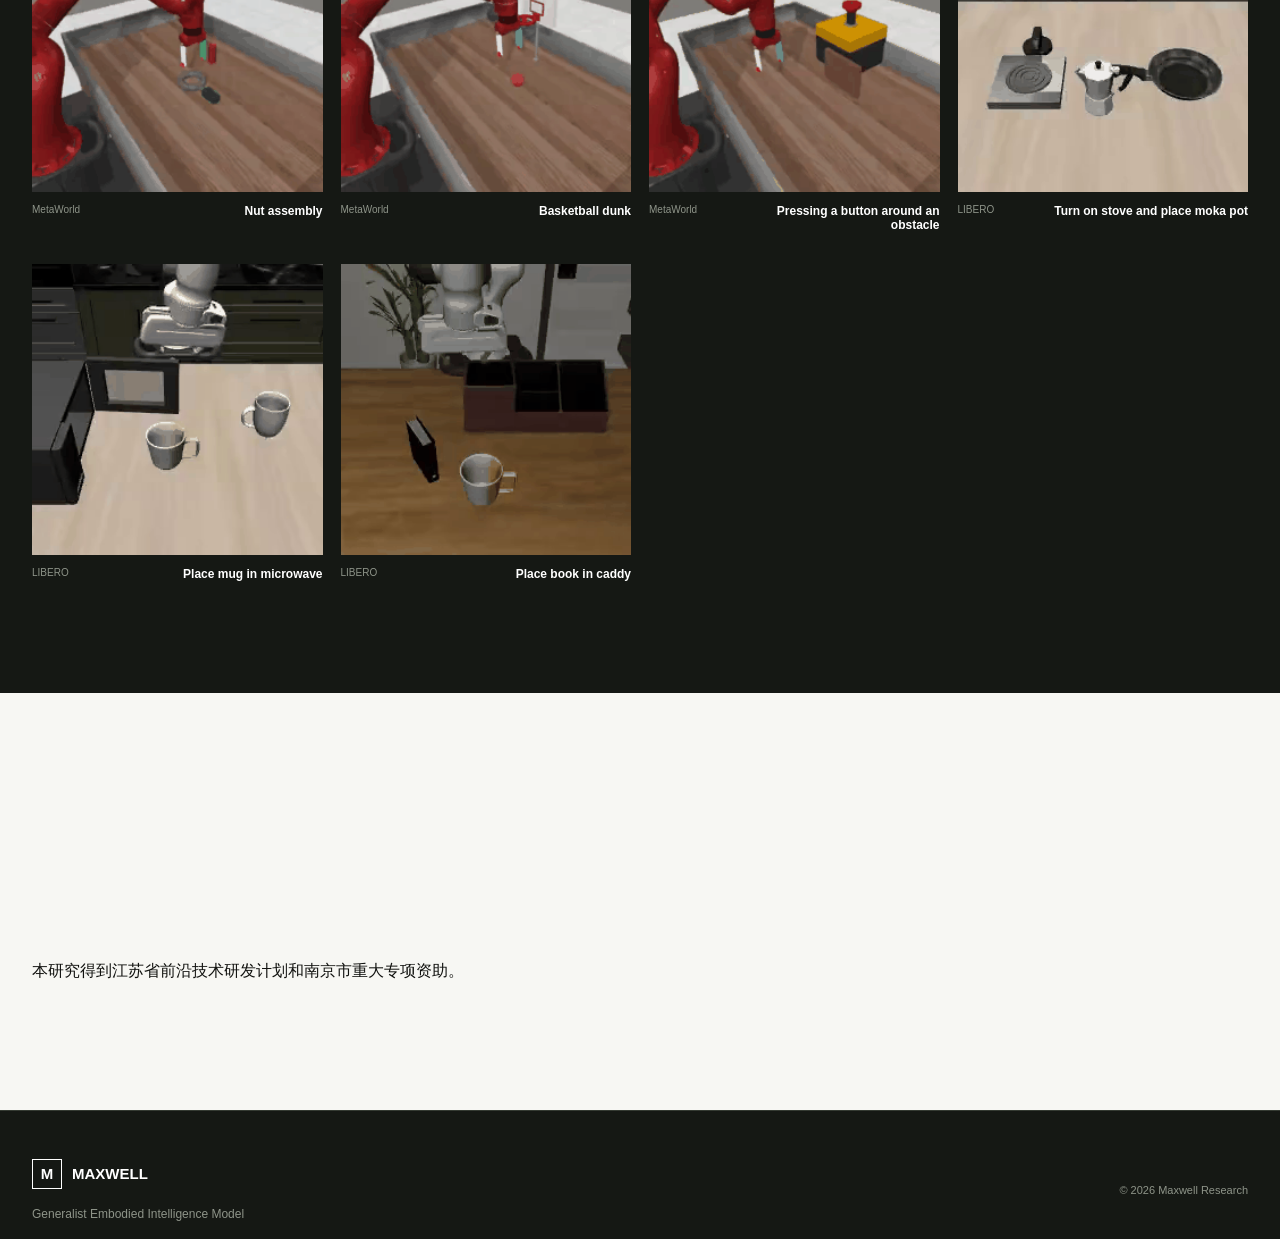
==== commit f6cb03a6: "Update index.html" ====
--- a/index.html
+++ b/index.html
@@ -470,6 +470,16 @@
       </div>
     </section>
 
+    <section class="section acknowledgments" id="acknowledgments" aria-labelledby="acknowledgments-title">
+      <div class="shell">
+        <div class="section-heading reveal">
+          <p class="eyebrow">ACKNOWLEDGMENTS</p>
+          <h2 id="acknowledgments-title">致谢</h2>
+        </div>
+        <p class="acknowledgment-note">本研究得到江苏省前沿技术研发计划和南京市重大专项资助。</p>
+      </div>
+    </section>
+
   </main>
 
   <footer class="footer">
